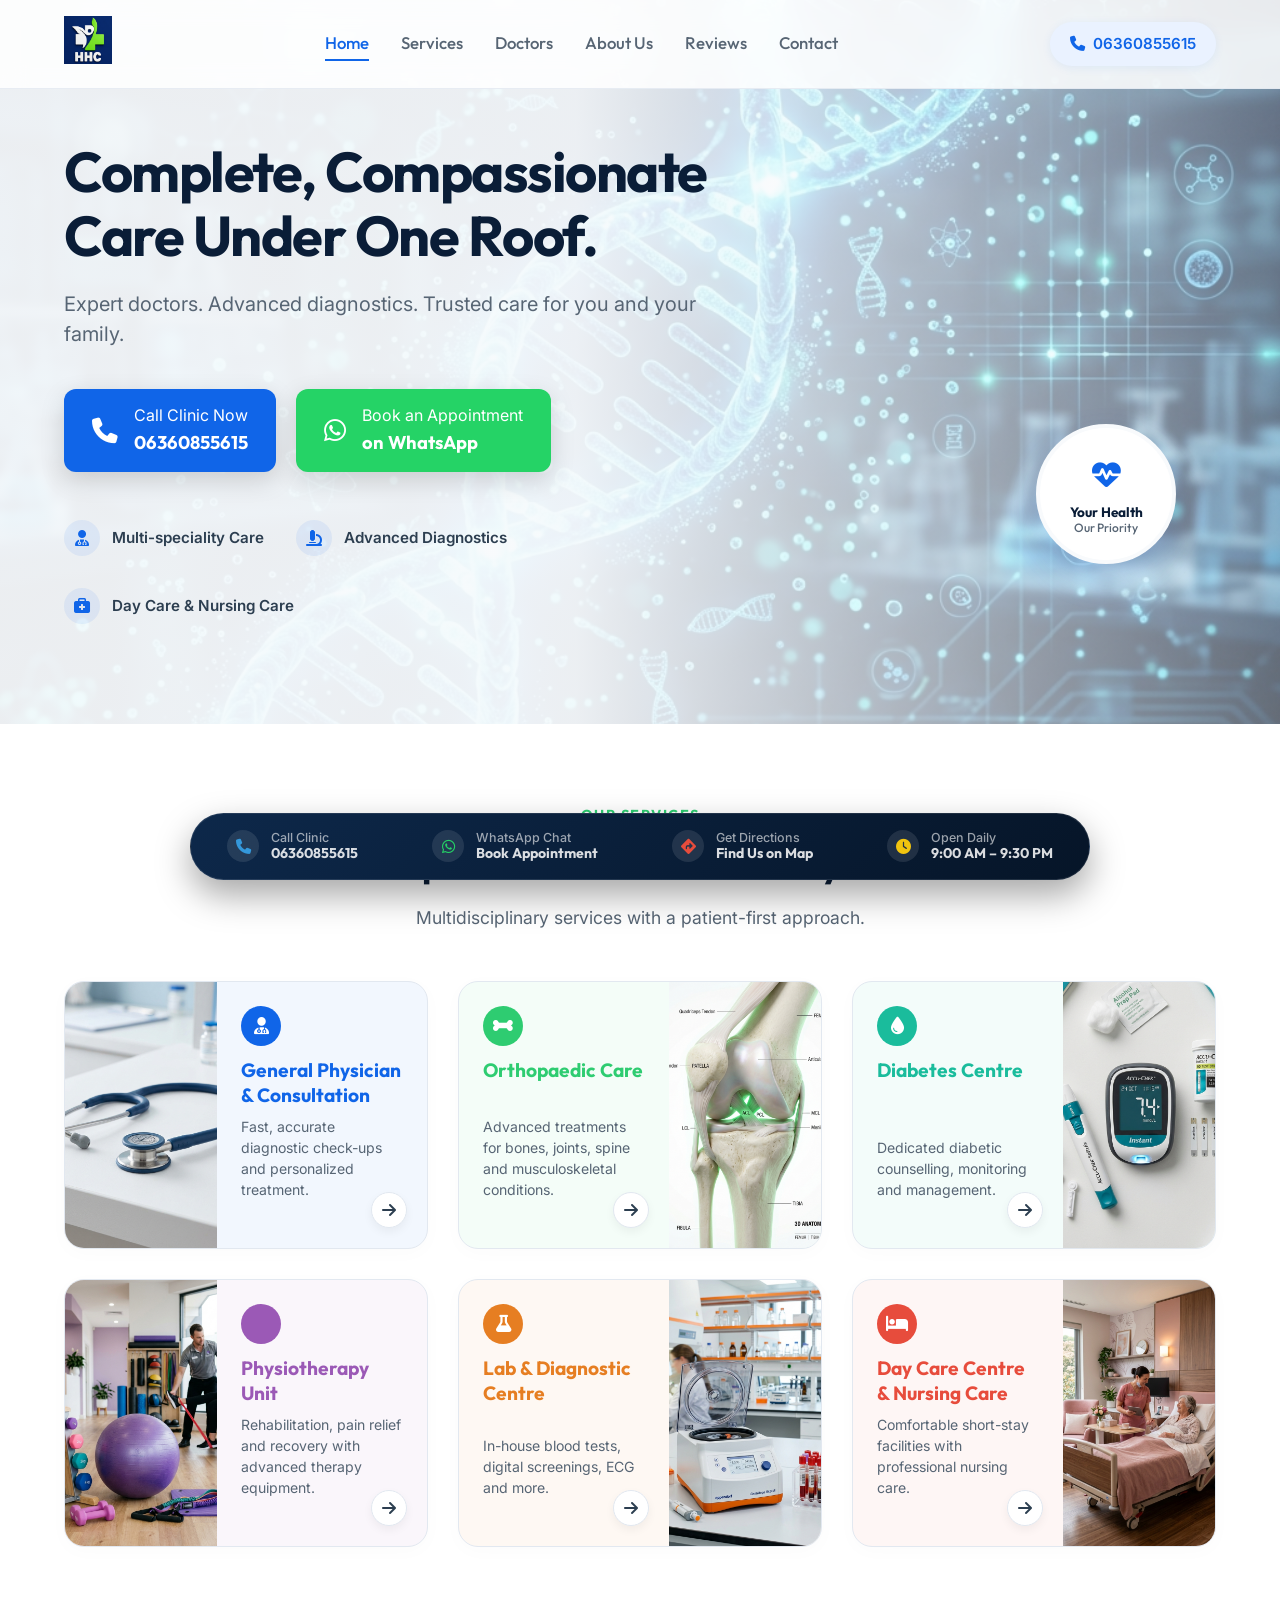
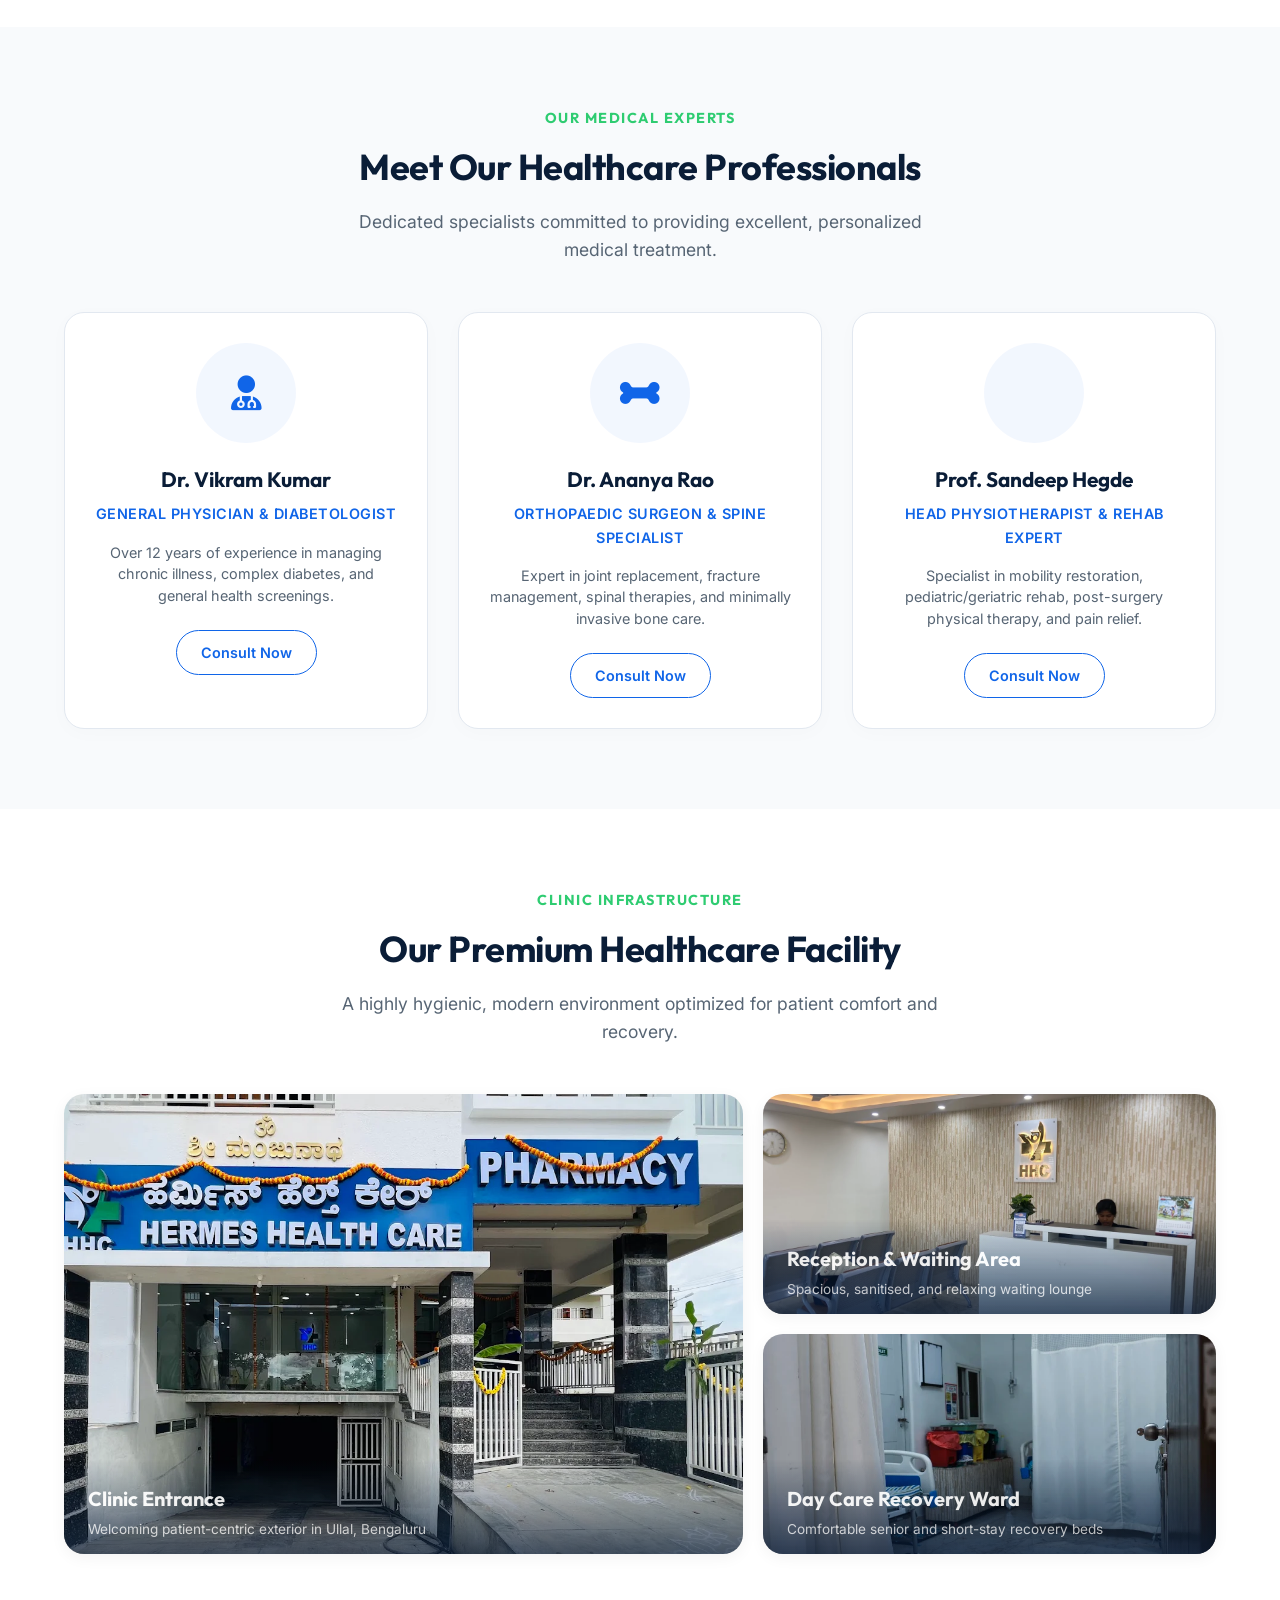
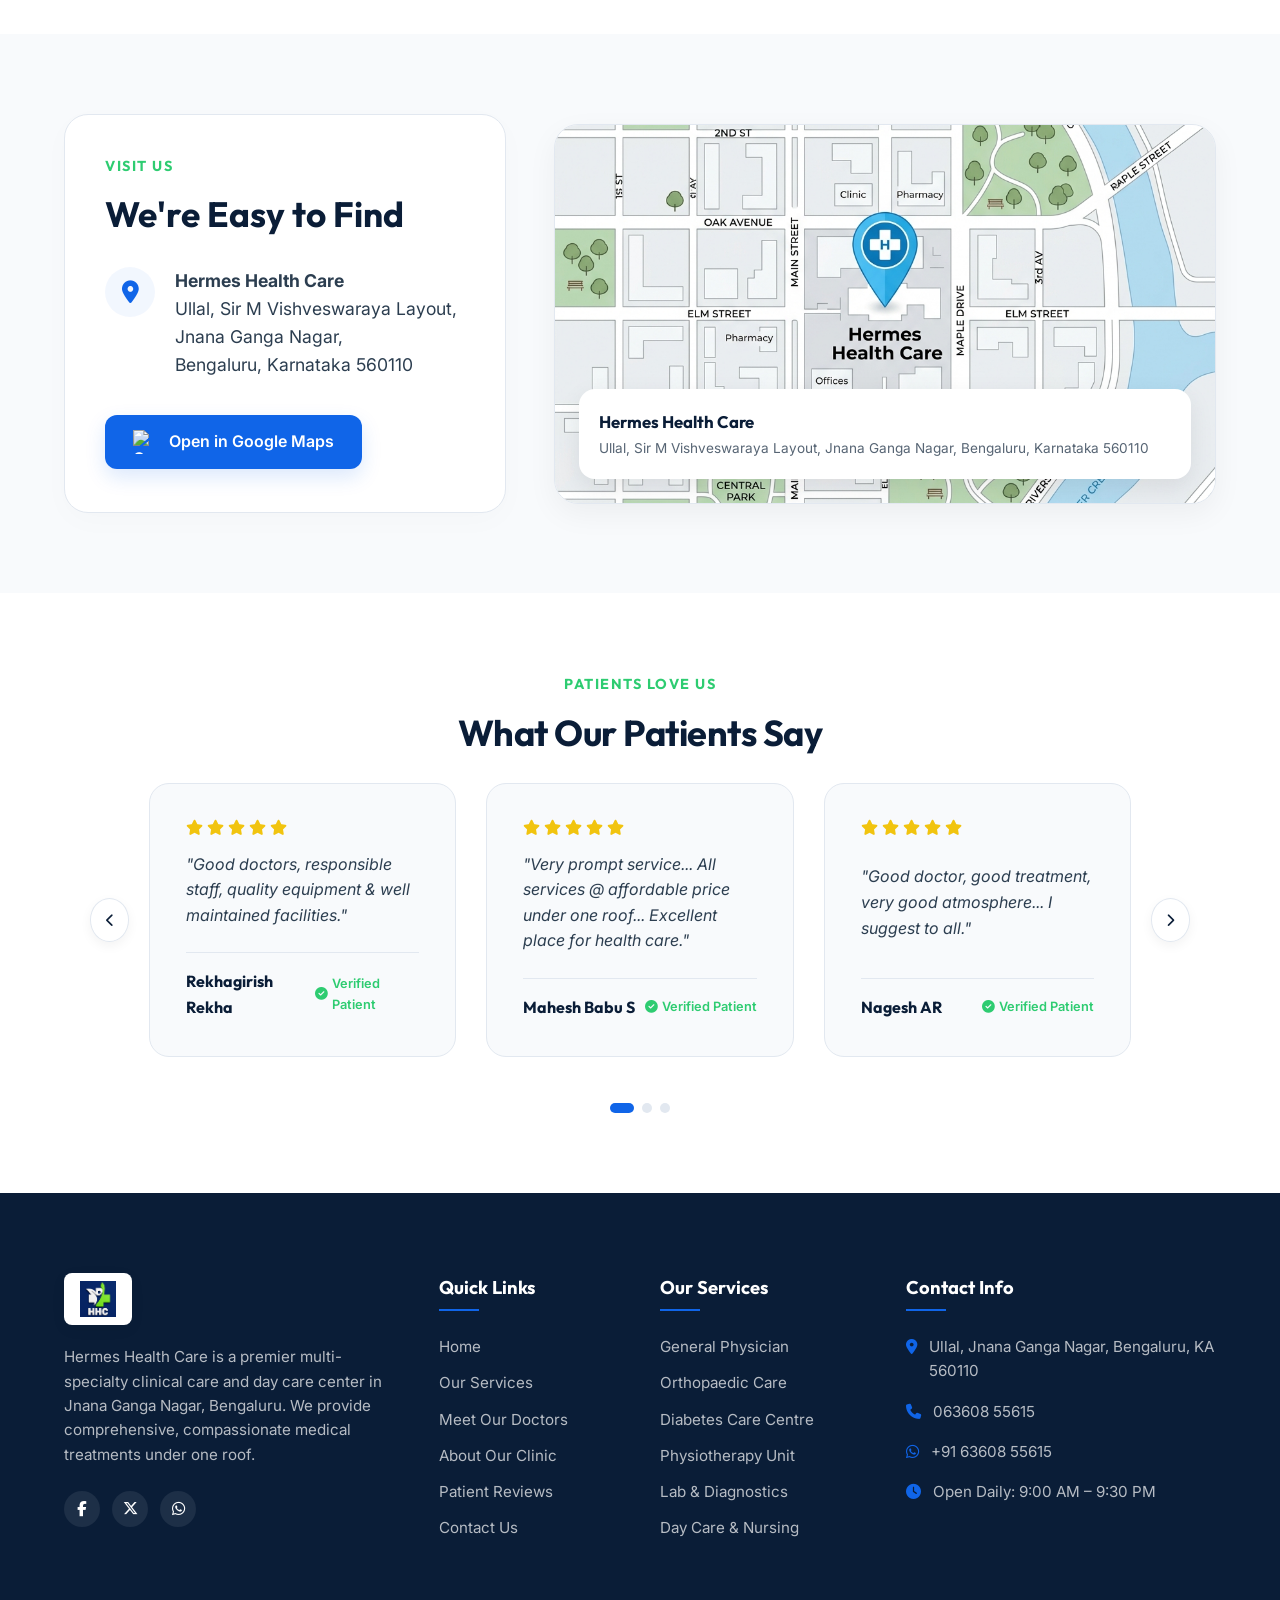
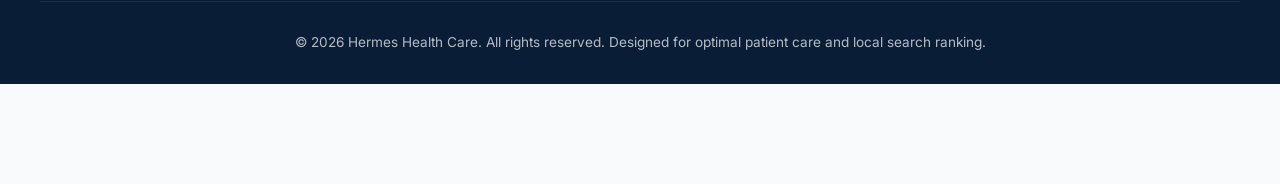
==== index.html @ 5aab96fc "Add files via upload" ====
<!DOCTYPE html>
<html lang="en">
<head>
    <meta charset="UTF-8">
    <meta name="viewport" content="width=device-width, initial-scale=1.0">
    <title>Hermes Health Care | Best Clinic & Day Care Centre in Ullal, Bengaluru</title>
    
    <!-- SEO Meta Tags -->
    <meta name="description" content="Hermes Health Care is a top multidisciplinary clinic and daycare center in Ullal, Bengaluru. Offering General Consultation, Orthopaedics, Diabetes Care, Physiotherapy, Lab Tests, and Day Care. Contact 063608 55615.">
    <meta name="keywords" content="Hermes Health Care, clinic in Ullal, daycare center Bengaluru, best general physician Bangalore, orthopedic care Ullal, diabetes center Bengaluru, physiotherapy unit Bangalore, lab and diagnostics Ullal, nursing home care Bangalore">
    <meta name="author" content="Hermes Health Care">
    <meta name="robots" content="index, follow">
    <link rel="canonical" href="https://hermeshealthcare.in/">

    <!-- Open Graph / Facebook -->
    <meta property="og:type" content="website">
    <meta property="og:url" content="https://hermeshealthcare.in/">
    <meta property="og:title" content="Hermes Health Care | Complete, Compassionate Care Under One Roof">
    <meta property="og:description" content="Visit Hermes Health Care in Ullal, Bengaluru. Multi-specialty care including general physician, orthopedic care, diabetes center, physiotherapy, diagnostics, and daycare.">
    <meta property="og:image" content="images/logo.png">

    <!-- Twitter -->
    <meta property="twitter:card" content="summary_large_image">
    <meta property="twitter:url" content="https://hermeshealthcare.in/">
    <meta property="twitter:title" content="Hermes Health Care | Complete, Compassionate Care Under One Roof">
    <meta property="twitter:description" content="Visit Hermes Health Care in Ullal, Bengaluru. Multi-specialty care including general physician, orthopedic care, diabetes center, physiotherapy, diagnostics, and daycare.">
    <meta property="twitter:image" content="images/logo.png">

    <!-- Google Fonts: Outfit and Inter -->
    <link rel="preconnect" href="https://fonts.googleapis.com">
    <link rel="preconnect" href="https://fonts.gstatic.com" crossorigin>
    <link href="https://fonts.googleapis.com/css2?family=Inter:wght@400;500;600;700&family=Outfit:wght@400;500;600;700;800&display=swap" rel="stylesheet">
    
    <!-- FontAwesome for Premium Icons -->
    <link rel="stylesheet" href="https://cdnjs.cloudflare.com/ajax/libs/font-awesome/6.4.0/css/all.min.css">
    
    <!-- Custom CSS -->
    <link rel="stylesheet" href="styles.css">

    <!-- Local SEO Structured Data (JSON-LD) -->
    <script type="application/ld+json">
    {
      "@context": "https://schema.org",
      "@type": "MedicalClinic",
      "name": "Hermes Health Care",
      "alternateName": "Hermes Health Care & Day Care Centre",
      "image": "images/logo.png",
      "@id": "https://hermeshealthcare.in/#clinic",
      "url": "https://hermeshealthcare.in/",
      "telephone": "+91 63608 55615",
      "priceRange": "$$",
      "address": {
        "@type": "PostalAddress",
        "streetAddress": "Ullal, Sir M Vishveswaraya Layout, Jnana Ganga Nagar",
        "addressLocality": "Bengaluru",
        "addressRegion": "Karnataka",
        "postalCode": "560110",
        "addressCountry": "IN"
      },
      "geo": {
        "@type": "GeoCoordinates",
        "latitude": 12.9602,
        "longitude": 77.4988
      },
      "openingHoursSpecification": {
        "@type": "OpeningHoursSpecification",
        "dayOfWeek": [
          "Monday",
          "Tuesday",
          "Wednesday",
          "Thursday",
          "Friday",
          "Saturday",
          "Sunday"
        ],
        "opens": "09:00",
        "closes": "21:30"
      },
      "sameAs": [
        "https://wa.me/916360855615"
      ],
      "medicalSpecialty": [
        "PrimaryCare",
        "Orthopedic",
        "Endocrinology",
        "Physiotherapy",
        "LaboratoryScience",
        "Geriatric"
      ]
    }
    </script>
</head>
<body>

    <!-- Entry Preloader Animation -->
    <div id="entry-preloader" class="entry-preloader">
        <div class="preloader-content">
            <img src="images/logo.png" alt="Hermes Health Care Logo" class="preloader-logo">
            <h2 class="preloader-title">Hermes Health Care</h2>
            <div class="preloader-line"></div>
        </div>
    </div>

    <!-- Header Navigation -->
    <header class="main-header" id="header">
        <div class="header-container">
            <a href="#home" class="logo-link" id="logo-link">
                <img src="images/logo.png" alt="Hermes Health Care Logo" class="clinic-logo">
            </a>
            <nav class="nav-menu" id="nav-menu" aria-label="Main Navigation">
                <ul>
                    <li><a href="#home" class="nav-link active">Home</a></li>
                    <li><a href="#services" class="nav-link">Services</a></li>
                    <li><a href="#doctors" class="nav-link">Doctors</a></li>
                    <li><a href="#about" class="nav-link">About Us</a></li>
                    <li><a href="#reviews" class="nav-link">Reviews</a></li>
                    <li><a href="#contact" class="nav-link">Contact</a></li>
                </ul>
            </nav>
            <div class="header-cta">
                <a href="tel:+916360855615" class="btn-phone-header" aria-label="Call clinic at 06360855615">
                    <i class="fa-solid fa-phone"></i>
                    <span>06360855615</span>
                </a>
                <button class="mobile-menu-toggle" id="mobile-menu-toggle" aria-label="Toggle navigation menu">
                    <span class="bar"></span>
                    <span class="bar"></span>
                    <span class="bar"></span>
                </button>
            </div>
        </div>
    </header>

    <!-- Hero Section -->
    <section class="hero-section" id="home" style="background-image: url('images/hero-dna-bg.png');">
        <div class="hero-overlay"></div>
        <div class="hero-container">
            <div class="hero-content">
                <h1 class="hero-title">Complete, Compassionate Care Under One Roof.</h1>
                <p class="hero-subtitle">Expert doctors. Advanced diagnostics. Trusted care for you and your family.</p>
                
                <div class="hero-actions">
                    <a href="tel:+916360855615" class="btn-hero-call">
                        <i class="fa-solid fa-phone"></i>
                        <span>Call Clinic Now<br><strong class="btn-subtext">06360855615</strong></span>
                    </a>
                    <a href="https://wa.me/916360855615?text=Hello%20Hermes%20Health%20Care,%20I%20would%20like%20to%20book%20an%20appointment." target="_blank" rel="noopener noreferrer" class="btn-hero-whatsapp">
                        <i class="fa-brands fa-whatsapp"></i>
                        <span>Book an Appointment<br><strong class="btn-subtext">on WhatsApp</strong></span>
                    </a>
                </div>

                <div class="hero-features">
                    <div class="feature-badge">
                        <div class="badge-icon"><i class="fa-solid fa-user-doctor"></i></div>
                        <span>Multi-speciality Care</span>
                    </div>
                    <div class="feature-badge">
                        <div class="badge-icon"><i class="fa-solid fa-microscope"></i></div>
                        <span>Advanced Diagnostics</span>
                    </div>
                    <div class="feature-badge">
                        <div class="badge-icon"><i class="fa-solid fa-briefcase-medical"></i></div>
                        <span>Day Care & Nursing Care</span>
                    </div>
                </div>
            </div>
            
            <div class="hero-visual">
                <!-- Floating Priority Card -->
                <div class="priority-floating-card">
                    <div class="priority-icon-wrapper">
                        <i class="fa-solid fa-heart-pulse"></i>
                    </div>
                    <div class="priority-text">
                        <span class="priority-title">Your Health</span>
                        <span class="priority-subtitle">Our Priority</span>
                    </div>
                </div>
            </div>
        </div>
    </section>

    <!-- Services Section -->
    <section class="services-section" id="services">
        <div class="section-container">
            <span class="section-tagline">OUR SERVICES</span>
            <h2 class="section-title">Comprehensive Care for Every Need</h2>
            <p class="section-subtitle">Multidisciplinary services with a patient-first approach.</p>
            
            <div class="services-grid">
                <!-- Service 1: General Physician -->
                <div class="service-card theme-blue">
                    <div class="card-image-wrapper">
                        <img src="images/service-physician.png" alt="Stethoscope representing General Physician consultations" class="service-card-img" loading="lazy">
                    </div>
                    <div class="service-card-content">
                        <div class="service-icon-heading">
                            <span class="service-icon-bubble"><i class="fa-solid fa-user-doctor"></i></span>
                            <h3 class="service-card-title">General Physician & Consultation</h3>
                        </div>
                        <p class="service-card-description">Fast, accurate diagnostic check-ups and personalized treatment.</p>
                        <a href="https://wa.me/916360855615?text=Hello%20Hermes%20Health%20Care,%20I%20want%20to%20inquire%20about%20General%20Physician%20Consultation." target="_blank" rel="noopener noreferrer" class="service-card-arrow" aria-label="Inquire about General Physician Consultation">
                            <i class="fa-solid fa-arrow-right"></i>
                        </a>
                    </div>
                </div>

                <!-- Service 2: Orthopaedic Care -->
                <div class="service-card theme-green">
                    <div class="card-image-wrapper">
                        <img src="images/service-ortho.png" alt="Joint illustration representing Orthopaedic Care" class="service-card-img" loading="lazy">
                    </div>
                    <div class="service-card-content">
                        <div class="service-icon-heading">
                            <span class="service-icon-bubble"><i class="fa-solid fa-bone"></i></span>
                            <h3 class="service-card-title">Orthopaedic Care</h3>
                        </div>
                        <p class="service-card-description">Advanced treatments for bones, joints, spine and musculoskeletal conditions.</p>
                        <a href="https://wa.me/916360855615?text=Hello%20Hermes%20Health%20Care,%20I%20want%20to%20inquire%20about%20Orthopaedic%20Care." target="_blank" rel="noopener noreferrer" class="service-card-arrow" aria-label="Inquire about Orthopaedic Care">
                            <i class="fa-solid fa-arrow-right"></i>
                        </a>
                    </div>
                </div>

                <!-- Service 3: Diabetes Centre -->
                <div class="service-card theme-teal">
                    <div class="card-image-wrapper">
                        <img src="images/service-diabetes.png" alt="Blood glucose monitoring kit for Diabetes Centre" class="service-card-img" loading="lazy">
                    </div>
                    <div class="service-card-content">
                        <div class="service-icon-heading">
                            <span class="service-icon-bubble"><i class="fa-solid fa-droplet"></i></span>
                            <h3 class="service-card-title">Diabetes Centre</h3>
                        </div>
                        <p class="service-card-description">Dedicated diabetic counselling, monitoring and management.</p>
                        <a href="https://wa.me/916360855615?text=Hello%20Hermes%20Health%20Care,%20I%20want%20to%20inquire%20about%20Diabetes%20Centre." target="_blank" rel="noopener noreferrer" class="service-card-arrow" aria-label="Inquire about Diabetes Centre">
                            <i class="fa-solid fa-arrow-right"></i>
                        </a>
                    </div>
                </div>

                <!-- Service 4: Physiotherapy Unit -->
                <div class="service-card theme-purple">
                    <div class="card-image-wrapper">
                        <img src="images/service-physio.png" alt="Rehabilitation gym tools for Physiotherapy Unit" class="service-card-img" loading="lazy">
                    </div>
                    <div class="service-card-content">
                        <div class="service-icon-heading">
                            <span class="service-icon-bubble"><i class="fa-solid fa-person-walking-rehab"></i></span>
                            <h3 class="service-card-title">Physiotherapy Unit</h3>
                        </div>
                        <p class="service-card-description">Rehabilitation, pain relief and recovery with advanced therapy equipment.</p>
                        <a href="https://wa.me/916360855615?text=Hello%20Hermes%20Health%20Care,%20I%20want%20to%20inquire%20about%20Physiotherapy." target="_blank" rel="noopener noreferrer" class="service-card-arrow" aria-label="Inquire about Physiotherapy Unit">
                            <i class="fa-solid fa-arrow-right"></i>
                        </a>
                    </div>
                </div>

                <!-- Service 5: Lab & Diagnostic Centre -->
                <div class="service-card theme-orange">
                    <div class="card-image-wrapper">
                        <img src="images/service-diagnostics.png" alt="Centrifuge and blood tubes for Lab & Diagnostics" class="service-card-img" loading="lazy">
                    </div>
                    <div class="service-card-content">
                        <div class="service-icon-heading">
                            <span class="service-icon-bubble"><i class="fa-solid fa-flask"></i></span>
                            <h3 class="service-card-title">Lab & Diagnostic Centre</h3>
                        </div>
                        <p class="service-card-description">In-house blood tests, digital screenings, ECG and more.</p>
                        <a href="https://wa.me/916360855615?text=Hello%20Hermes%20Health%20Care,%20I%20want%20to%20inquire%20about%20Lab%20and%20Diagnostics." target="_blank" rel="noopener noreferrer" class="service-card-arrow" aria-label="Inquire about Lab & Diagnostic Centre">
                            <i class="fa-solid fa-arrow-right"></i>
                        </a>
                    </div>
                </div>

                <!-- Service 6: Day Care Centre & Nursing Home Care -->
                <div class="service-card theme-pink">
                    <div class="card-image-wrapper">
                        <img src="images/service-daycare.png" alt="Hospital recovery room for Day Care and Nursing Home" class="service-card-img" loading="lazy">
                    </div>
                    <div class="service-card-content">
                        <div class="service-icon-heading">
                            <span class="service-icon-bubble"><i class="fa-solid fa-bed"></i></span>
                            <h3 class="service-card-title">Day Care Centre & Nursing Care</h3>
                        </div>
                        <p class="service-card-description">Comfortable short-stay facilities with professional nursing care.</p>
                        <a href="https://wa.me/916360855615?text=Hello%20Hermes%20Health%20Care,%20I%20want%20to%20inquire%20about%20Day%20Care%20and%20Nursing%20Care." target="_blank" rel="noopener noreferrer" class="service-card-arrow" aria-label="Inquire about Day Care Centre & Nursing Home Care">
                            <i class="fa-solid fa-arrow-right"></i>
                        </a>
                    </div>
                </div>
            </div>
        </div>
    </section>

    <!-- Doctors Section (Value-Add) -->
    <section class="doctors-section" id="doctors">
        <div class="section-container">
            <span class="section-tagline">OUR MEDICAL EXPERTS</span>
            <h2 class="section-title">Meet Our Healthcare Professionals</h2>
            <p class="section-subtitle">Dedicated specialists committed to providing excellent, personalized medical treatment.</p>
            
            <div class="doctors-grid">
                <!-- Doctor 1 -->
                <div class="doctor-card">
                    <div class="doctor-avatar-wrapper">
                        <div class="doctor-placeholder-avatar">
                            <i class="fa-solid fa-user-doctor"></i>
                        </div>
                    </div>
                    <div class="doctor-info">
                        <h3 class="doctor-name">Dr. Vikram Kumar</h3>
                        <span class="doctor-specialty">General Physician & Diabetologist</span>
                        <p class="doctor-bio">Over 12 years of experience in managing chronic illness, complex diabetes, and general health screenings.</p>
                        <a href="https://wa.me/916360855615?text=Hello%20Dr.%20Vikram,%20I%20would%20like%20to%20consult%20you%20for%20a%20health%20issue." target="_blank" class="btn-doctor-book">Consult Now</a>
                    </div>
                </div>

                <!-- Doctor 2 -->
                <div class="doctor-card">
                    <div class="doctor-avatar-wrapper">
                        <div class="doctor-placeholder-avatar">
                            <i class="fa-solid fa-bone"></i>
                        </div>
                    </div>
                    <div class="doctor-info">
                        <h3 class="doctor-name">Dr. Ananya Rao</h3>
                        <span class="doctor-specialty">Orthopaedic Surgeon & Spine Specialist</span>
                        <p class="doctor-bio">Expert in joint replacement, fracture management, spinal therapies, and minimally invasive bone care.</p>
                        <a href="https://wa.me/916360855615?text=Hello%20Dr.%20Ananya,%20I%20would%20like%20to%20consult%20you%20for%20joint/bone%20care." target="_blank" class="btn-doctor-book">Consult Now</a>
                    </div>
                </div>

                <!-- Doctor 3 -->
                <div class="doctor-card">
                    <div class="doctor-avatar-wrapper">
                        <div class="doctor-placeholder-avatar">
                            <i class="fa-solid fa-person-walking-rehab"></i>
                        </div>
                    </div>
                    <div class="doctor-info">
                        <h3 class="doctor-name">Prof. Sandeep Hegde</h3>
                        <span class="doctor-specialty">Head Physiotherapist & Rehab Expert</span>
                        <p class="doctor-bio">Specialist in mobility restoration, pediatric/geriatric rehab, post-surgery physical therapy, and pain relief.</p>
                        <a href="https://wa.me/916360855615?text=Hello%20Dr.%20Sandeep,%20I%20would%20like%20to%20consult%20you%20for%20physiotherapy." target="_blank" class="btn-doctor-book">Consult Now</a>
                    </div>
                </div>
            </div>
        </div>
    </section>

    <!-- Clinic Gallery Section (About Us) -->
    <section class="gallery-section" id="about">
        <div class="section-container">
            <span class="section-tagline">CLINIC INFRASTRUCTURE</span>
            <h2 class="section-title">Our Premium Healthcare Facility</h2>
            <p class="section-subtitle">A highly hygienic, modern environment optimized for patient comfort and recovery.</p>
            
            <div class="gallery-grid">
                <div class="gallery-item large-photo">
                    <img src="images/entrance.webp" alt="Hermes Health Care Clinic Entrance in Bengaluru" class="gallery-img" loading="lazy">
                    <div class="gallery-overlay-text">
                        <h4>Clinic Entrance</h4>
                        <p>Welcoming patient-centric exterior in Ullal, Bengaluru</p>
                    </div>
                </div>
                <div class="gallery-item">
                    <img src="images/reception.webp" alt="Clean reception and comfortable patient waiting area" class="gallery-img" loading="lazy">
                    <div class="gallery-overlay-text">
                        <h4>Reception & Waiting Area</h4>
                        <p>Spacious, sanitised, and relaxing waiting lounge</p>
                    </div>
                </div>
                <div class="gallery-item">
                    <img src="images/rooms.webp" alt="Fully equipped modern day care and recovery room" class="gallery-img" loading="lazy">
                    <div class="gallery-overlay-text">
                        <h4>Day Care Recovery Ward</h4>
                        <p>Comfortable senior and short-stay recovery beds</p>
                    </div>
                </div>
            </div>
        </div>
    </section>

    <!-- Visit Us / Contact Section -->
    <section class="contact-section" id="contact">
        <div class="section-container">
            <div class="contact-layout">
                <!-- Address Details Card -->
                <div class="address-details-card">
                    <span class="section-tagline">VISIT US</span>
                    <h2 class="contact-title">We're Easy to Find</h2>
                    
                    <div class="address-details-wrapper">
                        <div class="address-icon-bubble">
                            <i class="fa-solid fa-location-dot"></i>
                        </div>
                        <address class="address-text">
                            <strong>Hermes Health Care</strong><br>
                            Ullal, Sir M Vishveswaraya Layout,<br>
                            Jnana Ganga Nagar,<br>
                            Bengaluru, Karnataka 560110
                        </address>
                    </div>

                    <a href="https://maps.google.com/?q=Hermes+Health+Care+Ullal+Bengaluru" target="_blank" rel="noopener noreferrer" class="btn-google-maps">
                        <img src="https://upload.wikimedia.org/wikipedia/commons/thumb/a/a9/Google_Maps_icon_%282020%29.svg/1024px-Google_Maps_icon_%282020%29.svg.png" alt="Google Maps Icon" class="maps-icon">
                        <span>Open in Google Maps</span>
                    </a>
                </div>

                <!-- Stylized Location Map Graphic -->
                <div class="map-graphic-wrapper">
                    <img src="images/map-location.png" alt="Hermes Health Care Location Map in Bengaluru" class="map-location-img" loading="lazy">
                    <div class="map-label-card">
                        <h5>Hermes Health Care</h5>
                        <p>Ullal, Sir M Vishveswaraya Layout, Jnana Ganga Nagar, Bengaluru, Karnataka 560110</p>
                    </div>
                </div>
            </div>
        </div>
    </section>

    <!-- Testimonials Section -->
    <section class="testimonials-section" id="reviews">
        <div class="section-container">
            <span class="section-tagline">PATIENTS LOVE US</span>
            <h2 class="section-title">What Our Patients Say</h2>
            
            <div class="carousel-outer-wrapper">
                <button class="carousel-control-btn prev-btn" id="prev-review-btn" aria-label="Previous Review">
                    <i class="fa-solid fa-chevron-left"></i>
                </button>
                
                <div class="testimonials-carousel-container">
                    <div class="testimonials-track" id="testimonials-track">
                        <!-- Card 1 -->
                        <div class="testimonial-card">
                            <div class="rating-stars">
                                <i class="fa-solid fa-star"></i>
                                <i class="fa-solid fa-star"></i>
                                <i class="fa-solid fa-star"></i>
                                <i class="fa-solid fa-star"></i>
                                <i class="fa-solid fa-star"></i>
                            </div>
                            <blockquote class="patient-review-text">
                                "Good doctors, responsible staff, quality equipment & well maintained facilities."
                            </blockquote>
                            <div class="reviewer-meta">
                                <cite class="reviewer-name">Rekhagirish Rekha</cite>
                                <span class="badge-verified"><i class="fa-solid fa-circle-check"></i> Verified Patient</span>
                            </div>
                        </div>

                        <!-- Card 2 -->
                        <div class="testimonial-card">
                            <div class="rating-stars">
                                <i class="fa-solid fa-star"></i>
                                <i class="fa-solid fa-star"></i>
                                <i class="fa-solid fa-star"></i>
                                <i class="fa-solid fa-star"></i>
                                <i class="fa-solid fa-star"></i>
                            </div>
                            <blockquote class="patient-review-text">
                                "Very prompt service... All services @ affordable price under one roof... Excellent place for health care."
                            </blockquote>
                            <div class="reviewer-meta">
                                <cite class="reviewer-name">Mahesh Babu S</cite>
                                <span class="badge-verified"><i class="fa-solid fa-circle-check"></i> Verified Patient</span>
                            </div>
                        </div>

                        <!-- Card 3 -->
                        <div class="testimonial-card">
                            <div class="rating-stars">
                                <i class="fa-solid fa-star"></i>
                                <i class="fa-solid fa-star"></i>
                                <i class="fa-solid fa-star"></i>
                                <i class="fa-solid fa-star"></i>
                                <i class="fa-solid fa-star"></i>
                            </div>
                            <blockquote class="patient-review-text">
                                "Good doctor, good treatment, very good atmosphere... I suggest to all."
                            </blockquote>
                            <div class="reviewer-meta">
                                <cite class="reviewer-name">Nagesh AR</cite>
                                <span class="badge-verified"><i class="fa-solid fa-circle-check"></i> Verified Patient</span>
                            </div>
                        </div>
                    </div>
                </div>

                <button class="carousel-control-btn next-btn" id="next-review-btn" aria-label="Next Review">
                    <i class="fa-solid fa-chevron-right"></i>
                </button>
            </div>

            <!-- Dots Indicator -->
            <div class="carousel-dots" id="carousel-dots">
                <span class="dot active" data-index="0"></span>
                <span class="dot" data-index="1"></span>
                <span class="dot" data-index="2"></span>
            </div>
        </div>
    </section>

    <!-- Main Footer -->
    <footer class="site-footer">
        <div class="footer-grid">
            <div class="footer-info-col">
                <div class="footer-logo-wrapper">
                    <img src="images/logo.png" alt="Hermes Health Care Logo" class="footer-logo">
                </div>
                <p class="footer-about-text">Hermes Health Care is a premier multi-specialty clinical care and day care center in Jnana Ganga Nagar, Bengaluru. We provide comprehensive, compassionate medical treatments under one roof.</p>
                <div class="social-icons">
                    <a href="#" aria-label="Facebook"><i class="fa-brands fa-facebook-f"></i></a>
                    <a href="#" aria-label="Twitter"><i class="fa-brands fa-x-twitter"></i></a>
                    <a href="https://wa.me/916360855615" aria-label="WhatsApp"><i class="fa-brands fa-whatsapp"></i></a>
                </div>
            </div>
            <div class="footer-links-col">
                <h4 class="footer-col-title">Quick Links</h4>
                <ul class="footer-links">
                    <li><a href="#home">Home</a></li>
                    <li><a href="#services">Our Services</a></li>
                    <li><a href="#doctors">Meet Our Doctors</a></li>
                    <li><a href="#about">About Our Clinic</a></li>
                    <li><a href="#reviews">Patient Reviews</a></li>
                    <li><a href="#contact">Contact Us</a></li>
                </ul>
            </div>
            <div class="footer-services-col">
                <h4 class="footer-col-title">Our Services</h4>
                <ul class="footer-links">
                    <li><a href="#services">General Physician</a></li>
                    <li><a href="#services">Orthopaedic Care</a></li>
                    <li><a href="#services">Diabetes Care Centre</a></li>
                    <li><a href="#services">Physiotherapy Unit</a></li>
                    <li><a href="#services">Lab & Diagnostics</a></li>
                    <li><a href="#services">Day Care & Nursing</a></li>
                </ul>
            </div>
            <div class="footer-contact-col">
                <h4 class="footer-col-title">Contact Info</h4>
                <p><i class="fa-solid fa-location-dot"></i> Ullal, Jnana Ganga Nagar, Bengaluru, KA 560110</p>
                <p><i class="fa-solid fa-phone"></i> <a href="tel:+916360855615">063608 55615</a></p>
                <p><i class="fa-brands fa-whatsapp"></i> <a href="https://wa.me/916360855615">+91 63608 55615</a></p>
                <p><i class="fa-solid fa-clock"></i> Open Daily: 9:00 AM – 9:30 PM</p>
            </div>
        </div>
        <div class="footer-bottom">
            <p>&copy; 2026 Hermes Health Care. All rights reserved. Designed for optimal patient care and local search ranking.</p>
        </div>
    </footer>

    <!-- Bottom Sticky Bar -->
    <div class="bottom-sticky-bar">
        <a href="tel:+916360855615" class="sticky-item sticky-call">
            <div class="sticky-icon"><i class="fa-solid fa-phone"></i></div>
            <div class="sticky-text">
                <span class="sticky-title">Call Clinic</span>
                <span class="sticky-subtitle">06360855615</span>
            </div>
        </a>
        <a href="https://wa.me/916360855615?text=Hello%20Hermes%20Health%20Care,%20I%20would%20like%20to%20book%20an%20appointment." target="_blank" rel="noopener noreferrer" class="sticky-item sticky-whatsapp">
            <div class="sticky-icon"><i class="fa-brands fa-whatsapp"></i></div>
            <div class="sticky-text">
                <span class="sticky-title">WhatsApp Chat</span>
                <span class="sticky-subtitle">Book Appointment</span>
            </div>
        </a>
        <a href="https://maps.google.com/?q=Hermes+Health+Care+Ullal+Bengaluru" target="_blank" rel="noopener noreferrer" class="sticky-item sticky-directions">
            <div class="sticky-icon"><i class="fa-solid fa-diamond-turn-right"></i></div>
            <div class="sticky-text">
                <span class="sticky-title">Get Directions</span>
                <span class="sticky-subtitle">Find Us on Map</span>
            </div>
        </a>
        <div class="sticky-item sticky-hours">
            <div class="sticky-icon"><i class="fa-solid fa-clock"></i></div>
            <div class="sticky-text">
                <span class="sticky-title">Open Daily</span>
                <span class="sticky-subtitle">9:00 AM – 9:30 PM</span>
            </div>
        </div>
    </div>

    <!-- Custom JS -->
    <script src="scripts.js"></script>
</body>
</html>
---- styles.css ----
/* ==========================================================================
   Hermes Health Care - Premium Design System & Stylesheet
   ========================================================================== */

/* 1. CSS Custom Properties / Tokens */
:root {
    /* Colors */
    --color-primary: #1065e8;      /* Clinical Blue */
    --color-primary-hover: #0d52be;
    --color-secondary: #0a1d37;    /* Deep Navy */
    --color-success: #25d366;      /* WhatsApp Green */
    --color-success-hover: #20b858;
    --color-text-dark: #2c3e50;
    --color-text-muted: #576574;
    --color-bg-light: #f8fafc;
    --color-bg-white: #ffffff;
    --color-border: #e2e8f0;

    /* Service Theme Gradients & Accents */
    --theme-blue: #1065e8;
    --theme-blue-light: rgba(16, 101, 232, 0.05);
    
    --theme-green: #2ecc71;
    --theme-green-light: rgba(46, 204, 113, 0.05);
    
    --theme-teal: #1abc9c;
    --theme-teal-light: rgba(26, 188, 156, 0.05);
    
    --theme-purple: #9b59b6;
    --theme-purple-light: rgba(155, 89, 182, 0.05);
    
    --theme-orange: #e67e22;
    --theme-orange-light: rgba(230, 126, 34, 0.05);
    
    --theme-pink: #e74c3c;
    --theme-pink-light: rgba(231, 76, 60, 0.05);

    /* Fonts */
    --font-heading: 'Outfit', sans-serif;
    --font-body: 'Inter', sans-serif;

    /* Spacing */
    --section-padding: 80px 0;
    --container-max-width: 1200px;
}

/* 2. Global Resets & Base Styles */
* {
    margin: 0;
    padding: 0;
    box-sizing: border-box;
}

html {
    scroll-behavior: smooth;
    font-size: 16px;
}

body {
    font-family: var(--font-body);
    background-color: var(--color-bg-light);
    color: var(--color-text-dark);
    line-height: 1.6;
    overflow-x: hidden;
    padding-bottom: 100px; /* Space for the bottom sticky bar */
}

.section-container {
    width: 100%;
    max-width: var(--container-max-width);
    margin: 0 auto;
    padding: 0 24px;
}

/* Typography & Headings */
h1, h2, h3, h4, h5, h6 {
    font-family: var(--font-heading);
    color: var(--color-secondary);
    font-weight: 700;
}

.section-tagline {
    display: block;
    font-family: var(--font-heading);
    font-weight: 700;
    font-size: 0.9rem;
    color: var(--theme-green);
    text-transform: uppercase;
    letter-spacing: 1.5px;
    margin-bottom: 8px;
    text-align: center;
}

.section-title {
    font-size: 2.25rem;
    text-align: center;
    margin-bottom: 12px;
    letter-spacing: -0.5px;
}

.section-subtitle {
    font-size: 1.1rem;
    color: var(--color-text-muted);
    text-align: center;
    margin-bottom: 48px;
    max-width: 600px;
    margin-left: auto;
    margin-right: auto;
}

a {
    text-decoration: none;
    transition: all 0.3s ease;
}

/* 3. Header & Navigation */
.main-header {
    position: fixed;
    top: 0;
    left: 0;
    width: 100%;
    z-index: 1000;
    background: rgba(255, 255, 255, 0.85);
    backdrop-filter: blur(12px);
    -webkit-backdrop-filter: blur(12px);
    border-bottom: 1px solid rgba(226, 232, 240, 0.8);
    transition: all 0.3s ease;
}

.main-header.scrolled {
    padding: 8px 0;
    box-shadow: 0 4px 20px rgba(0, 0, 0, 0.05);
    background: rgba(255, 255, 255, 0.95);
}

.header-container {
    max-width: var(--container-max-width);
    margin: 0 auto;
    padding: 16px 24px;
    display: flex;
    justify-content: space-between;
    align-items: center;
}

.clinic-logo {
    height: 48px;
    width: auto;
    object-fit: contain;
    transition: transform 0.3s ease;
}

.clinic-logo:hover {
    transform: scale(1.03);
}

.nav-menu ul {
    display: flex;
    list-style: none;
    gap: 32px;
}

.nav-link {
    font-family: var(--font-heading);
    font-weight: 500;
    color: var(--color-text-muted);
    font-size: 1.05rem;
    position: relative;
    padding: 8px 0;
}

.nav-link::after {
    content: '';
    position: absolute;
    bottom: 0;
    left: 0;
    width: 0;
    height: 2px;
    background-color: var(--color-primary);
    transition: width 0.3s ease;
}

.nav-link:hover,
.nav-link.active {
    color: var(--color-primary);
}

.nav-link.active::after {
    width: 100%;
}

.header-cta {
    display: flex;
    align-items: center;
    gap: 16px;
}

.btn-phone-header {
    background-color: #eaf2ff;
    color: var(--color-primary);
    padding: 10px 20px;
    border-radius: 50px;
    font-weight: 600;
    display: flex;
    align-items: center;
    gap: 8px;
    font-size: 0.95rem;
    box-shadow: 0 2px 10px rgba(16, 101, 232, 0.08);
}

.btn-phone-header:hover {
    background-color: var(--color-primary);
    color: var(--color-bg-white);
    transform: translateY(-2px);
    box-shadow: 0 4px 15px rgba(16, 101, 232, 0.2);
}

.mobile-menu-toggle {
    display: none;
    flex-direction: column;
    gap: 6px;
    background: none;
    border: none;
    cursor: pointer;
    padding: 4px;
}

.mobile-menu-toggle .bar {
    width: 25px;
    height: 2px;
    background-color: var(--color-secondary);
    transition: all 0.3s ease;
}

/* 4. Hero Section */
.hero-section {
    position: relative;
    padding-top: 140px;
    padding-bottom: 100px;
    background-size: cover;
    background-position: right center;
    background-repeat: no-repeat;
    overflow: hidden;
}

.hero-overlay {
    position: absolute;
    top: 0;
    left: 0;
    width: 100%;
    height: 100%;
    background: linear-gradient(90deg, rgba(248, 250, 252, 0.95) 45%, rgba(248, 250, 252, 0.4) 100%);
    z-index: 1;
}

.hero-container {
    position: relative;
    z-index: 2;
    max-width: var(--container-max-width);
    margin: 0 auto;
    padding: 0 24px;
    display: grid;
    grid-template-columns: 1.2fr 0.8fr;
    align-items: center;
    gap: 48px;
}

.hero-content {
    max-width: 680px;
}

.hero-title {
    font-size: 3.5rem;
    line-height: 1.15;
    color: var(--color-secondary);
    margin-bottom: 20px;
    letter-spacing: -1.5px;
}

.hero-subtitle {
    font-size: 1.25rem;
    color: var(--color-text-muted);
    margin-bottom: 40px;
    line-height: 1.5;
}

.hero-actions {
    display: flex;
    flex-wrap: wrap;
    gap: 20px;
    margin-bottom: 48px;
}

.btn-hero-call,
.btn-hero-whatsapp {
    padding: 14px 28px;
    border-radius: 12px;
    color: var(--color-bg-white);
    display: flex;
    align-items: center;
    gap: 16px;
    box-shadow: 0 8px 24px rgba(0, 0, 0, 0.15);
    transition: all 0.3s ease;
}

.btn-hero-call i,
.btn-hero-whatsapp i {
    font-size: 1.6rem;
}

.btn-hero-call {
    background-color: var(--color-primary);
}

.btn-hero-call:hover {
    background-color: var(--color-primary-hover);
    transform: translateY(-3px);
    box-shadow: 0 12px 30px rgba(16, 101, 232, 0.25);
}

.btn-hero-whatsapp {
    background-color: var(--color-success);
}

.btn-hero-whatsapp:hover {
    background-color: var(--color-success-hover);
    transform: translateY(-3px);
    box-shadow: 0 12px 30px rgba(37, 211, 102, 0.25);
}

.btn-subtext {
    font-size: 1.15rem;
    font-family: var(--font-heading);
}

.hero-features {
    display: flex;
    gap: 32px;
    flex-wrap: wrap;
}

.feature-badge {
    display: flex;
    align-items: center;
    gap: 12px;
    font-size: 0.95rem;
    color: var(--color-text-dark);
    font-weight: 600;
}

.badge-icon {
    width: 36px;
    height: 36px;
    border-radius: 50px;
    background-color: rgba(16, 101, 232, 0.08);
    color: var(--color-primary);
    display: flex;
    align-items: center;
    justify-content: center;
    font-size: 1rem;
}

/* Floating Priority Card */
.hero-visual {
    position: relative;
    height: 100%;
    min-height: 350px;
    display: flex;
    justify-content: flex-end;
    align-items: center;
}

.priority-floating-card {
    position: absolute;
    right: 40px;
    bottom: 60px;
    background: var(--color-bg-white);
    border-radius: 50%;
    width: 140px;
    height: 140px;
    display: flex;
    flex-direction: column;
    justify-content: center;
    align-items: center;
    text-align: center;
    box-shadow: 0 15px 35px rgba(16, 101, 232, 0.15);
    border: 4px solid var(--color-bg-light);
    animation: floatCard 6s ease-in-out infinite;
    z-index: 3;
}

.priority-icon-wrapper {
    color: var(--color-primary);
    font-size: 1.8rem;
    margin-bottom: 6px;
}

.priority-text {
    display: flex;
    flex-direction: column;
    line-height: 1.2;
}

.priority-title {
    font-family: var(--font-heading);
    font-weight: 700;
    font-size: 0.85rem;
    color: var(--color-secondary);
}

.priority-subtitle {
    font-family: var(--font-heading);
    font-weight: 500;
    font-size: 0.75rem;
    color: var(--color-text-muted);
}

@keyframes floatCard {
    0%, 100% {
        transform: translateY(0);
    }
    50% {
        transform: translateY(-15px);
    }
}

/* 5. Services Section */
.services-section {
    padding: var(--section-padding);
    background-color: var(--color-bg-white);
}

.services-grid {
    display: grid;
    grid-template-columns: repeat(3, 1fr);
    gap: 30px;
}

/* Service Card Design matching specific layouts */
.service-card {
    background-color: var(--color-bg-light);
    border-radius: 20px;
    overflow: hidden;
    box-shadow: 0 4px 20px rgba(0, 0, 0, 0.02);
    border: 1px solid var(--color-border);
    display: flex;
    transition: all 0.3s ease;
    min-height: 220px;
}

.service-card:hover {
    transform: translateY(-8px);
    box-shadow: 0 12px 30px rgba(16, 101, 232, 0.08);
}

/* Alternating directions to match mockup layout */
.service-card.theme-blue,
.service-card.theme-purple {
    flex-direction: row;
}

.service-card.theme-green,
.service-card.theme-teal,
.service-card.theme-orange,
.service-card.theme-pink {
    flex-direction: row-reverse;
}

.card-image-wrapper {
    width: 42%;
    position: relative;
    overflow: hidden;
}

.service-card-img {
    width: 100%;
    height: 100%;
    object-fit: cover;
    transition: transform 0.5s ease;
}

.service-card:hover .service-card-img {
    transform: scale(1.08);
}

.service-card-content {
    width: 58%;
    padding: 24px;
    display: flex;
    flex-direction: column;
    justify-content: space-between;
    position: relative;
}

.service-icon-heading {
    display: flex;
    flex-direction: column;
    gap: 12px;
}

.service-icon-bubble {
    width: 40px;
    height: 40px;
    border-radius: 50%;
    display: flex;
    align-items: center;
    justify-content: center;
    font-size: 1.1rem;
    color: var(--color-bg-white);
}

.service-card-title {
    font-size: 1.2rem;
    line-height: 1.3;
    font-weight: 700;
}

.service-card-description {
    font-size: 0.88rem;
    color: var(--color-text-muted);
    margin-top: 8px;
    line-height: 1.5;
    margin-bottom: 24px;
}

.service-card-arrow {
    position: absolute;
    bottom: 20px;
    right: 20px;
    width: 36px;
    height: 36px;
    border-radius: 50%;
    background-color: var(--color-bg-white);
    color: var(--color-text-dark);
    display: flex;
    align-items: center;
    justify-content: center;
    border: 1px solid var(--color-border);
    transition: all 0.3s ease;
    box-shadow: 0 4px 10px rgba(0, 0, 0, 0.05);
}

.service-card:hover .service-card-arrow {
    background-color: var(--color-primary);
    color: var(--color-bg-white);
    border-color: var(--color-primary);
}

/* Service Card Color Accents */
.theme-blue .service-icon-bubble {
    background-color: var(--theme-blue);
}
.theme-blue .service-card-title {
    color: var(--theme-blue);
}
.theme-blue {
    background-color: var(--theme-blue-light);
}

.theme-green .service-icon-bubble {
    background-color: var(--theme-green);
}
.theme-green .service-card-title {
    color: var(--theme-green);
}
.theme-green {
    background-color: var(--theme-green-light);
}

.theme-teal .service-icon-bubble {
    background-color: var(--theme-teal);
}
.theme-teal .service-card-title {
    color: var(--theme-teal);
}
.theme-teal {
    background-color: var(--theme-teal-light);
}

.theme-purple .service-icon-bubble {
    background-color: var(--theme-purple);
}
.theme-purple .service-card-title {
    color: var(--theme-purple);
}
.theme-purple {
    background-color: var(--theme-purple-light);
}

.theme-orange .service-icon-bubble {
    background-color: var(--theme-orange);
}
.theme-orange .service-card-title {
    color: var(--theme-orange);
}
.theme-orange {
    background-color: var(--theme-orange-light);
}

.theme-pink .service-icon-bubble {
    background-color: var(--theme-pink);
}
.theme-pink .service-card-title {
    color: var(--theme-pink);
}
.theme-pink {
    background-color: var(--theme-pink-light);
}

/* 6. Doctors Section */
.doctors-section {
    padding: var(--section-padding);
    background-color: var(--color-bg-light);
}

.doctors-grid {
    display: grid;
    grid-template-columns: repeat(3, 1fr);
    gap: 30px;
}

.doctor-card {
    background: var(--color-bg-white);
    border-radius: 20px;
    overflow: hidden;
    border: 1px solid var(--color-border);
    box-shadow: 0 4px 20px rgba(0, 0, 0, 0.02);
    transition: all 0.3s ease;
    text-align: center;
    padding: 30px;
}

.doctor-card:hover {
    transform: translateY(-8px);
    box-shadow: 0 12px 30px rgba(16, 101, 232, 0.06);
}

.doctor-avatar-wrapper {
    width: 100px;
    height: 100px;
    border-radius: 50%;
    background-color: var(--theme-blue-light);
    margin: 0 auto 20px auto;
    display: flex;
    align-items: center;
    justify-content: center;
}

.doctor-placeholder-avatar {
    font-size: 2.2rem;
    color: var(--color-primary);
}

.doctor-name {
    font-size: 1.3rem;
    margin-bottom: 6px;
}

.doctor-specialty {
    font-size: 0.9rem;
    color: var(--color-primary);
    font-weight: 600;
    text-transform: uppercase;
    display: block;
    margin-bottom: 16px;
    letter-spacing: 0.5px;
}

.doctor-bio {
    font-size: 0.9rem;
    color: var(--color-text-muted);
    margin-bottom: 24px;
    line-height: 1.5;
}

.btn-doctor-book {
    display: inline-block;
    padding: 10px 24px;
    border-radius: 50px;
    border: 1px solid var(--color-primary);
    color: var(--color-primary);
    font-weight: 600;
    font-size: 0.9rem;
}

.btn-doctor-book:hover {
    background-color: var(--color-primary);
    color: var(--color-bg-white);
    transform: translateY(-2px);
}

/* 7. Gallery Section */
.gallery-section {
    padding: var(--section-padding);
    background-color: var(--color-bg-white);
}

.gallery-grid {
    display: grid;
    grid-template-columns: 1.2fr 0.8fr;
    grid-template-rows: repeat(2, 220px);
    gap: 20px;
}

.gallery-item {
    position: relative;
    border-radius: 20px;
    overflow: hidden;
    box-shadow: 0 4px 15px rgba(0, 0, 0, 0.05);
}

.gallery-item.large-photo {
    grid-row: span 2;
}

.gallery-img {
    width: 100%;
    height: 100%;
    object-fit: cover;
    transition: transform 0.6s ease;
}

.gallery-overlay-text {
    position: absolute;
    bottom: 0;
    left: 0;
    width: 100%;
    padding: 24px;
    background: linear-gradient(0deg, rgba(10, 29, 55, 0.9) 0%, rgba(10, 29, 55, 0) 100%);
    color: var(--color-bg-white);
    display: flex;
    flex-direction: column;
    justify-content: flex-end;
    transform: translateY(10px);
    opacity: 0.9;
    transition: all 0.3s ease;
}

.gallery-overlay-text h4 {
    color: var(--color-bg-white);
    font-size: 1.25rem;
    margin-bottom: 4px;
}

.gallery-overlay-text p {
    font-size: 0.85rem;
    opacity: 0.8;
}

.gallery-item:hover .gallery-img {
    transform: scale(1.05);
}

.gallery-item:hover .gallery-overlay-text {
    transform: translateY(0);
    opacity: 1;
}

/* 8. Visit Us / Contact Section */
.contact-section {
    padding: var(--section-padding);
    background-color: var(--color-bg-light);
}

.contact-layout {
    display: grid;
    grid-template-columns: 0.8fr 1.2fr;
    gap: 48px;
    align-items: center;
}

.address-details-card {
    background: var(--color-bg-white);
    padding: 40px;
    border-radius: 24px;
    box-shadow: 0 8px 30px rgba(0, 0, 0, 0.02);
    border: 1px solid var(--color-border);
}

.address-details-card .section-tagline {
    text-align: left;
}

.contact-title {
    font-size: 2.2rem;
    margin-bottom: 24px;
}

.address-details-wrapper {
    display: flex;
    gap: 20px;
    align-items: flex-start;
    margin-bottom: 36px;
}

.address-icon-bubble {
    width: 50px;
    height: 50px;
    border-radius: 50px;
    background-color: var(--theme-blue-light);
    color: var(--color-primary);
    display: flex;
    align-items: center;
    justify-content: center;
    font-size: 1.4rem;
    flex-shrink: 0;
}

.address-text {
    font-style: normal;
    font-size: 1.1rem;
    line-height: 1.6;
    color: var(--color-text-dark);
}

.btn-google-maps {
    display: inline-flex;
    align-items: center;
    gap: 12px;
    background-color: var(--color-primary);
    color: var(--color-bg-white);
    padding: 14px 28px;
    border-radius: 12px;
    font-weight: 600;
    box-shadow: 0 8px 20px rgba(16, 101, 232, 0.15);
}

.btn-google-maps:hover {
    background-color: var(--color-primary-hover);
    transform: translateY(-2px);
    box-shadow: 0 12px 25px rgba(16, 101, 232, 0.25);
}

.maps-icon {
    width: 24px;
    height: 24px;
    object-fit: contain;
}

/* Map Graphic Side */
.map-graphic-wrapper {
    position: relative;
    border-radius: 24px;
    overflow: hidden;
    box-shadow: 0 10px 30px rgba(0, 0, 0, 0.05);
    border: 1px solid var(--color-border);
    height: 380px;
}

.map-location-img {
    width: 100%;
    height: 100%;
    object-fit: cover;
}

.map-label-card {
    position: absolute;
    bottom: 24px;
    left: 24px;
    right: 24px;
    background: var(--color-bg-white);
    padding: 20px;
    border-radius: 16px;
    box-shadow: 0 8px 24px rgba(0, 0, 0, 0.08);
}

.map-label-card h5 {
    font-size: 1.05rem;
    color: var(--color-secondary);
    margin-bottom: 4px;
}

.map-label-card p {
    font-size: 0.85rem;
    color: var(--color-text-muted);
    line-height: 1.4;
}

/* 9. Testimonials / Reviews Section */
.testimonials-section {
    padding: var(--section-padding);
    background-color: var(--color-bg-white);
}

.carousel-outer-wrapper {
    display: flex;
    align-items: center;
    gap: 20px;
    position: relative;
    max-width: 1100px;
    margin: 0 auto;
}

.testimonials-carousel-container {
    width: 100%;
    overflow: hidden;
    padding: 10px 0;
}

.testimonials-track {
    display: flex;
    transition: transform 0.5s cubic-bezier(0.25, 1, 0.5, 1);
    gap: 30px;
}

.testimonial-card {
    min-width: calc(33.333% - 20px);
    background: var(--color-bg-light);
    border-radius: 20px;
    padding: 36px;
    border: 1px solid var(--color-border);
    display: flex;
    flex-direction: column;
    justify-content: space-between;
    transition: all 0.3s ease;
}

.testimonial-card:hover {
    transform: translateY(-5px);
    box-shadow: 0 8px 25px rgba(0, 0, 0, 0.03);
}

.rating-stars {
    color: #f1c40f; /* Gold Star */
    font-size: 0.95rem;
    margin-bottom: 16px;
    display: flex;
    gap: 4px;
}

.patient-review-text {
    font-style: italic;
    color: var(--color-text-dark);
    line-height: 1.6;
    margin-bottom: 24px;
    font-size: 1rem;
}

.reviewer-meta {
    display: flex;
    justify-content: space-between;
    align-items: center;
    border-top: 1px solid var(--color-border);
    padding-top: 16px;
}

.reviewer-name {
    font-family: var(--font-heading);
    font-weight: 700;
    font-style: normal;
    color: var(--color-secondary);
}

.badge-verified {
    color: var(--theme-green);
    font-size: 0.8rem;
    font-weight: 600;
    display: flex;
    align-items: center;
    gap: 4px;
}

.carousel-control-btn {
    width: 44px;
    height: 44px;
    border-radius: 50%;
    background: var(--color-bg-white);
    color: var(--color-secondary);
    border: 1px solid var(--color-border);
    display: flex;
    align-items: center;
    justify-content: center;
    cursor: pointer;
    box-shadow: 0 4px 12px rgba(0,0,0,0.05);
    z-index: 5;
    transition: all 0.3s ease;
}

.carousel-control-btn:hover {
    background: var(--color-primary);
    color: var(--color-bg-white);
    border-color: var(--color-primary);
}

.carousel-dots {
    display: flex;
    justify-content: center;
    gap: 8px;
    margin-top: 36px;
}

.carousel-dots .dot {
    width: 10px;
    height: 10px;
    border-radius: 50%;
    background: var(--color-border);
    cursor: pointer;
    transition: all 0.3s ease;
}

.carousel-dots .dot.active {
    width: 24px;
    border-radius: 20px;
    background: var(--color-primary);
}

/* 10. Footer Section */
.site-footer {
    background-color: var(--color-secondary);
    color: rgba(255, 255, 255, 0.7);
    padding: 80px 0 30px 0;
    font-size: 0.95rem;
}

.footer-grid {
    max-width: var(--container-max-width);
    margin: 0 auto;
    padding: 0 24px;
    display: grid;
    grid-template-columns: 1.3fr 0.7fr 0.8fr 1.2fr;
    gap: 40px;
    margin-bottom: 60px;
}

.footer-logo-wrapper {
    display: inline-flex;
    background-color: #ffffff;
    padding: 8px 16px;
    border-radius: 8px;
    margin-bottom: 20px;
    box-shadow: 0 4px 15px rgba(0, 0, 0, 0.05);
}

.footer-logo {
    height: 36px;
    width: auto;
    object-fit: contain;
    display: block;
}

.footer-about-text {
    line-height: 1.6;
    margin-bottom: 24px;
}

.social-icons {
    display: flex;
    gap: 12px;
}

.social-icons a {
    width: 36px;
    height: 36px;
    border-radius: 50%;
    background: rgba(255, 255, 255, 0.08);
    color: var(--color-bg-white);
    display: flex;
    align-items: center;
    justify-content: center;
    font-size: 0.95rem;
}

.social-icons a:hover {
    background: var(--color-primary);
    transform: translateY(-3px);
}

.footer-col-title {
    color: var(--color-bg-white);
    font-size: 1.15rem;
    margin-bottom: 24px;
    position: relative;
    padding-bottom: 8px;
}

.footer-col-title::after {
    content: '';
    position: absolute;
    bottom: 0;
    left: 0;
    width: 40px;
    height: 2px;
    background-color: var(--color-primary);
}

.footer-links {
    list-style: none;
    display: flex;
    flex-direction: column;
    gap: 12px;
}

.footer-links a {
    color: rgba(255, 255, 255, 0.7);
}

.footer-links a:hover {
    color: var(--color-bg-white);
    padding-left: 5px;
}

.footer-contact-col p {
    display: flex;
    align-items: flex-start;
    gap: 12px;
    margin-bottom: 16px;
}

.footer-contact-col p i {
    color: var(--color-primary);
    margin-top: 4px;
}

.footer-contact-col a {
    color: rgba(255, 255, 255, 0.7);
}

.footer-contact-col a:hover {
    color: var(--color-bg-white);
}

.footer-bottom {
    max-width: var(--container-max-width);
    margin: 0 auto;
    padding: 30px 24px 0 24px;
    border-top: 1px solid rgba(255, 255, 255, 0.08);
    text-align: center;
    font-size: 0.85rem;
}

/* 11. Floating Pill-Shaped Sticky Bottom Bar */
.bottom-sticky-bar {
    position: fixed;
    bottom: 20px;
    left: 50%;
    transform: translateX(-50%);
    width: calc(100% - 40px);
    max-width: 900px;
    background: linear-gradient(135deg, #0d284a 0%, #061528 100%);
    border-radius: 50px;
    display: flex;
    justify-content: space-between;
    padding: 10px 24px;
    z-index: 999;
    box-shadow: 0 15px 35px rgba(0, 0, 0, 0.35);
    border: 1px solid rgba(255, 255, 255, 0.1);
    transition: all 0.4s ease;
}

.sticky-item {
    display: flex;
    align-items: center;
    gap: 12px;
    color: rgba(255, 255, 255, 0.85);
    padding: 6px 12px;
    border-radius: 30px;
}

.sticky-item.sticky-call:hover,
.sticky-item.sticky-whatsapp:hover,
.sticky-item.sticky-directions:hover {
    color: var(--color-bg-white);
    background: rgba(255, 255, 255, 0.08);
}

.sticky-icon {
    width: 32px;
    height: 32px;
    border-radius: 50%;
    background-color: rgba(255, 255, 255, 0.1);
    display: flex;
    align-items: center;
    justify-content: center;
    font-size: 0.95rem;
}

.sticky-call .sticky-icon {
    color: #3498db;
}

.sticky-whatsapp .sticky-icon {
    color: var(--color-success);
}

.sticky-directions .sticky-icon {
    color: #e74c3c;
}

.sticky-hours .sticky-icon {
    color: #f1c40f;
}

.sticky-text {
    display: flex;
    flex-direction: column;
    line-height: 1.25;
}

.sticky-title {
    font-size: 0.78rem;
    font-weight: 500;
    opacity: 0.7;
}

.sticky-subtitle {
    font-size: 0.88rem;
    font-family: var(--font-heading);
    font-weight: 700;
}

/* 12. Responsive Breakpoints */

/* Tablets / Medium Screens */
@media (max-width: 1024px) {
    .hero-title {
        font-size: 2.8rem;
    }
    
    .services-grid {
        grid-template-columns: repeat(2, 1fr);
    }
    
    .doctors-grid {
        grid-template-columns: repeat(2, 1fr);
    }
    
    .footer-grid {
        grid-template-columns: repeat(2, 1fr);
        gap: 30px;
    }
    
    .testimonial-card {
        min-width: calc(50% - 15px);
    }
}

/* Mobile Screens landscape/portrait */
@media (max-width: 768px) {
    body {
        padding-bottom: 120px; /* More padding for mobile sticky nav */
    }

    .section-title {
        font-size: 1.8rem;
    }

    /* Menu toggle */
    .mobile-menu-toggle {
        display: flex;
        z-index: 1001;
    }

    .mobile-menu-toggle.active .bar:nth-child(1) {
        transform: translateY(8px) rotate(45deg);
    }

    .mobile-menu-toggle.active .bar:nth-child(2) {
        opacity: 0;
    }

    .mobile-menu-toggle.active .bar:nth-child(3) {
        transform: translateY(-8px) rotate(-45deg);
    }

    .nav-menu {
        position: fixed;
        top: 0;
        right: -100%;
        width: 280px;
        height: 100vh;
        background: var(--color-bg-white);
        box-shadow: -10px 0 30px rgba(0,0,0,0.1);
        padding: 100px 40px;
        transition: right 0.4s ease;
        z-index: 1000;
    }

    .nav-menu.active {
        right: 0;
    }

    .nav-menu ul {
        flex-direction: column;
        gap: 24px;
    }

    .nav-link {
        font-size: 1.2rem;
    }

    /* Hero Responsive */
    .hero-section {
        padding-top: 100px;
        padding-bottom: 60px;
    }

    .hero-container {
        grid-template-columns: 1fr;
        gap: 36px;
    }

    .hero-content {
        text-align: center;
        max-width: 100%;
    }

    .hero-title {
        font-size: 2.2rem;
    }

    .hero-actions {
        justify-content: center;
    }

    .hero-features {
        justify-content: center;
        gap: 16px;
    }

    .hero-visual {
        min-height: 200px;
        justify-content: center;
    }

    .priority-floating-card {
        position: relative;
        right: auto;
        bottom: auto;
    }

    /* Services & Doctors grid */
    .services-grid, 
    .doctors-grid {
        grid-template-columns: 1fr;
        gap: 20px;
    }

    .service-card {
        flex-direction: column !important; /* Forces all cards image top, content bottom */
        min-height: auto;
    }

    .card-image-wrapper {
        width: 100%;
        height: 180px;
    }

    .service-card-content {
        width: 100%;
        padding: 20px;
    }

    .gallery-grid {
        grid-template-columns: 1fr;
        grid-template-rows: auto;
        gap: 16px;
    }

    .gallery-item.large-photo {
        grid-row: auto;
    }

    .gallery-item {
        height: 200px;
    }

    .contact-layout {
        grid-template-columns: 1fr;
        gap: 30px;
    }

    .map-graphic-wrapper {
        height: 300px;
    }

    .testimonial-card {
        min-width: 100%;
    }

    /* Sticky Bar on Mobile */
    .bottom-sticky-bar {
        border-radius: 20px;
        bottom: 10px;
        padding: 8px 12px;
        gap: 4px;
        width: calc(100% - 20px);
    }

    .sticky-item {
        flex-direction: column;
        align-items: center;
        text-align: center;
        padding: 4px;
        flex: 1;
        gap: 4px;
    }

    .sticky-icon {
        width: 26px;
        height: 26px;
        font-size: 0.8rem;
    }

    .sticky-title {
        font-size: 0.65rem;
    }

    .sticky-subtitle {
        font-size: 0.72rem;
        font-weight: 600;
    }

    .sticky-hours {
        display: none; /* Hide hours on very small screens to fit other 3 items */
    }
}

/* ==========================================================================
   13. Entry Preloader Splash Screen & Animations
   ========================================================================== */
.entry-preloader {
    position: fixed;
    top: 0;
    left: 0;
    width: 100%;
    height: 100vh;
    background: linear-gradient(135deg, #ffffff 0%, #f0f4f8 100%);
    display: flex;
    justify-content: center;
    align-items: center;
    z-index: 9999;
    transition: transform 0.8s cubic-bezier(0.77, 0, 0.175, 1), opacity 0.8s ease;
}

.entry-preloader.fade-out {
    opacity: 0;
    pointer-events: none;
    transform: translateY(-100%);
}

.preloader-content {
    text-align: center;
    display: flex;
    flex-direction: column;
    align-items: center;
    gap: 20px;
}

.preloader-logo {
    height: 90px;
    width: auto;
    object-fit: contain;
    opacity: 0;
    transform: scale(0.85);
    animation: fadeInScale 1.2s cubic-bezier(0.34, 1.56, 0.64, 1) forwards;
}

.preloader-title {
    font-family: var(--font-heading);
    color: var(--color-secondary);
    font-size: 2.2rem;
    font-weight: 700;
    opacity: 0;
    transform: translateY(20px);
    animation: preloaderFadeInUp 1s ease forwards 0.5s;
    letter-spacing: -0.5px;
}

.preloader-line {
    width: 0;
    height: 3px;
    background: linear-gradient(90deg, var(--color-primary), var(--color-success));
    border-radius: 3px;
    animation: loadLine 1.5s ease forwards 0.8s;
}

@keyframes fadeInScale {
    to {
        opacity: 1;
        transform: scale(1);
    }
}

@keyframes preloaderFadeInUp {
    to {
        opacity: 1;
        transform: translateY(0);
    }
}

@keyframes loadLine {
    to {
        width: 150px;
    }
}
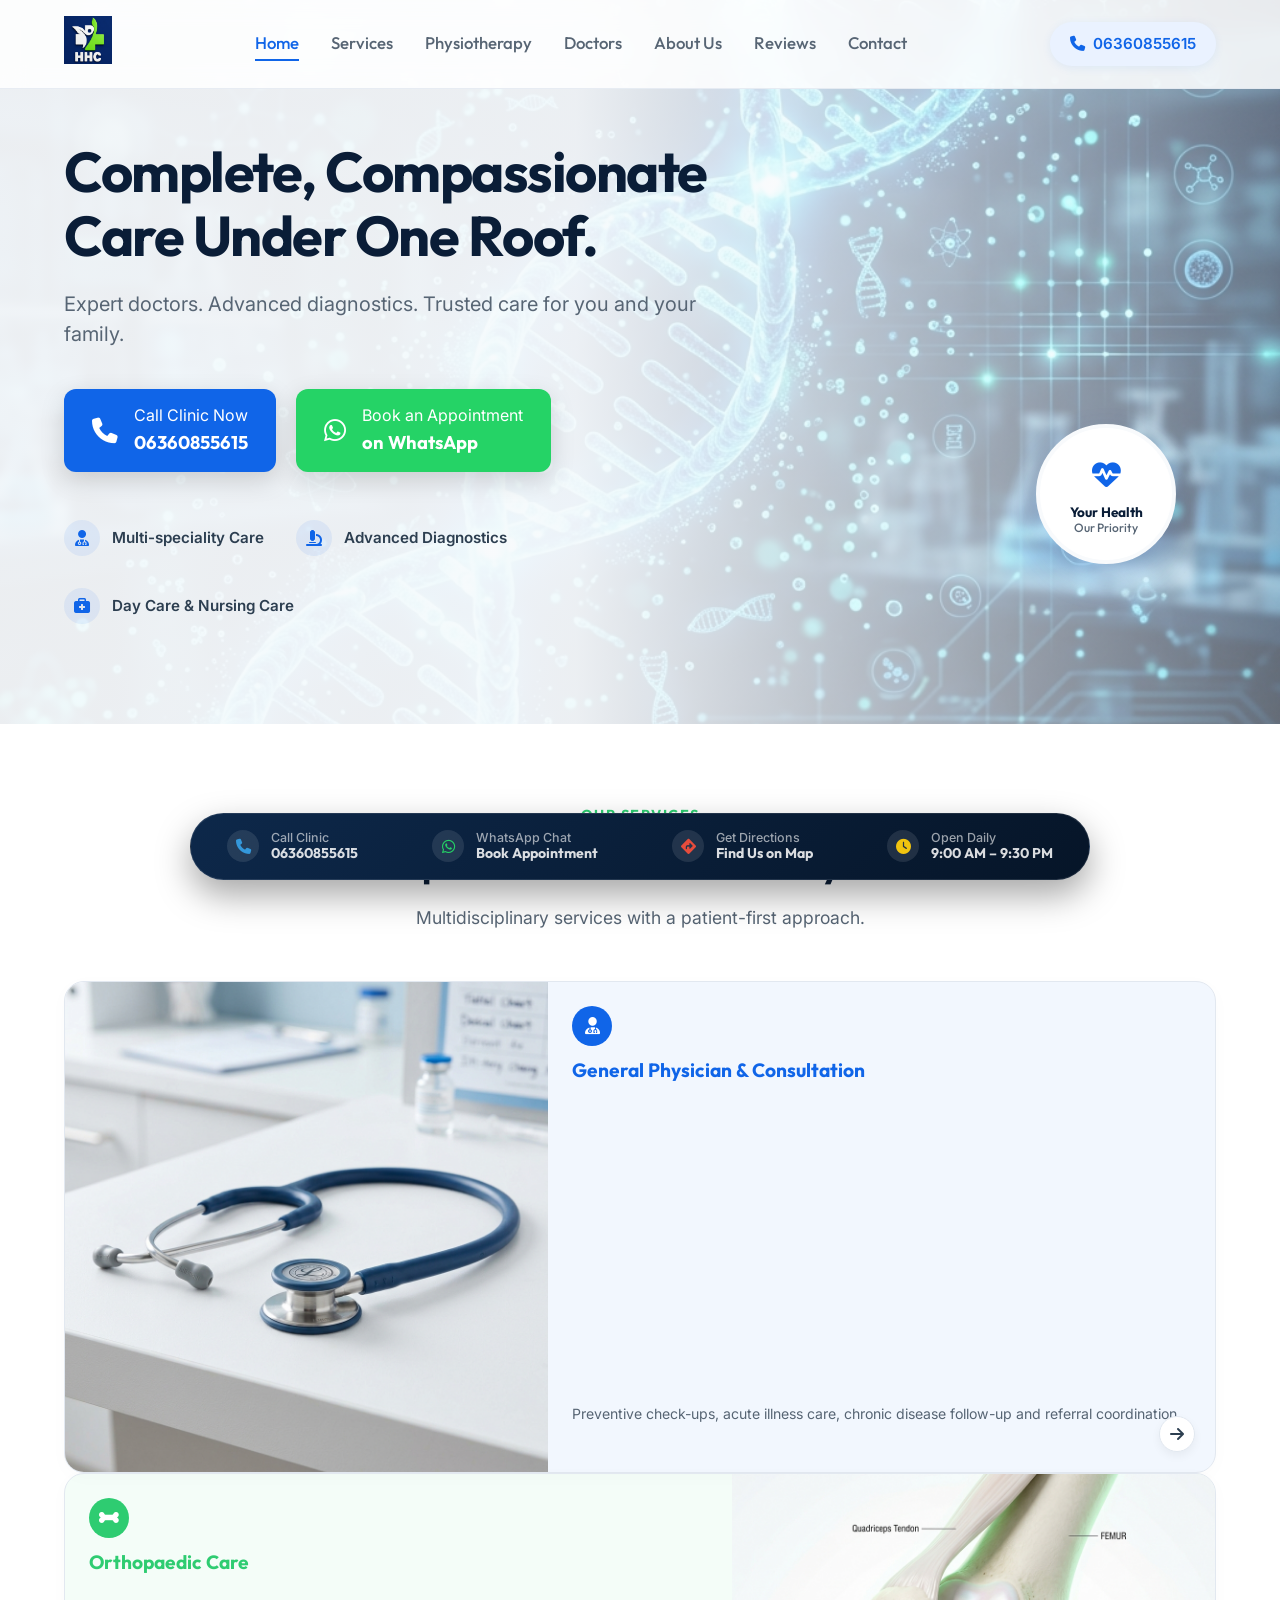
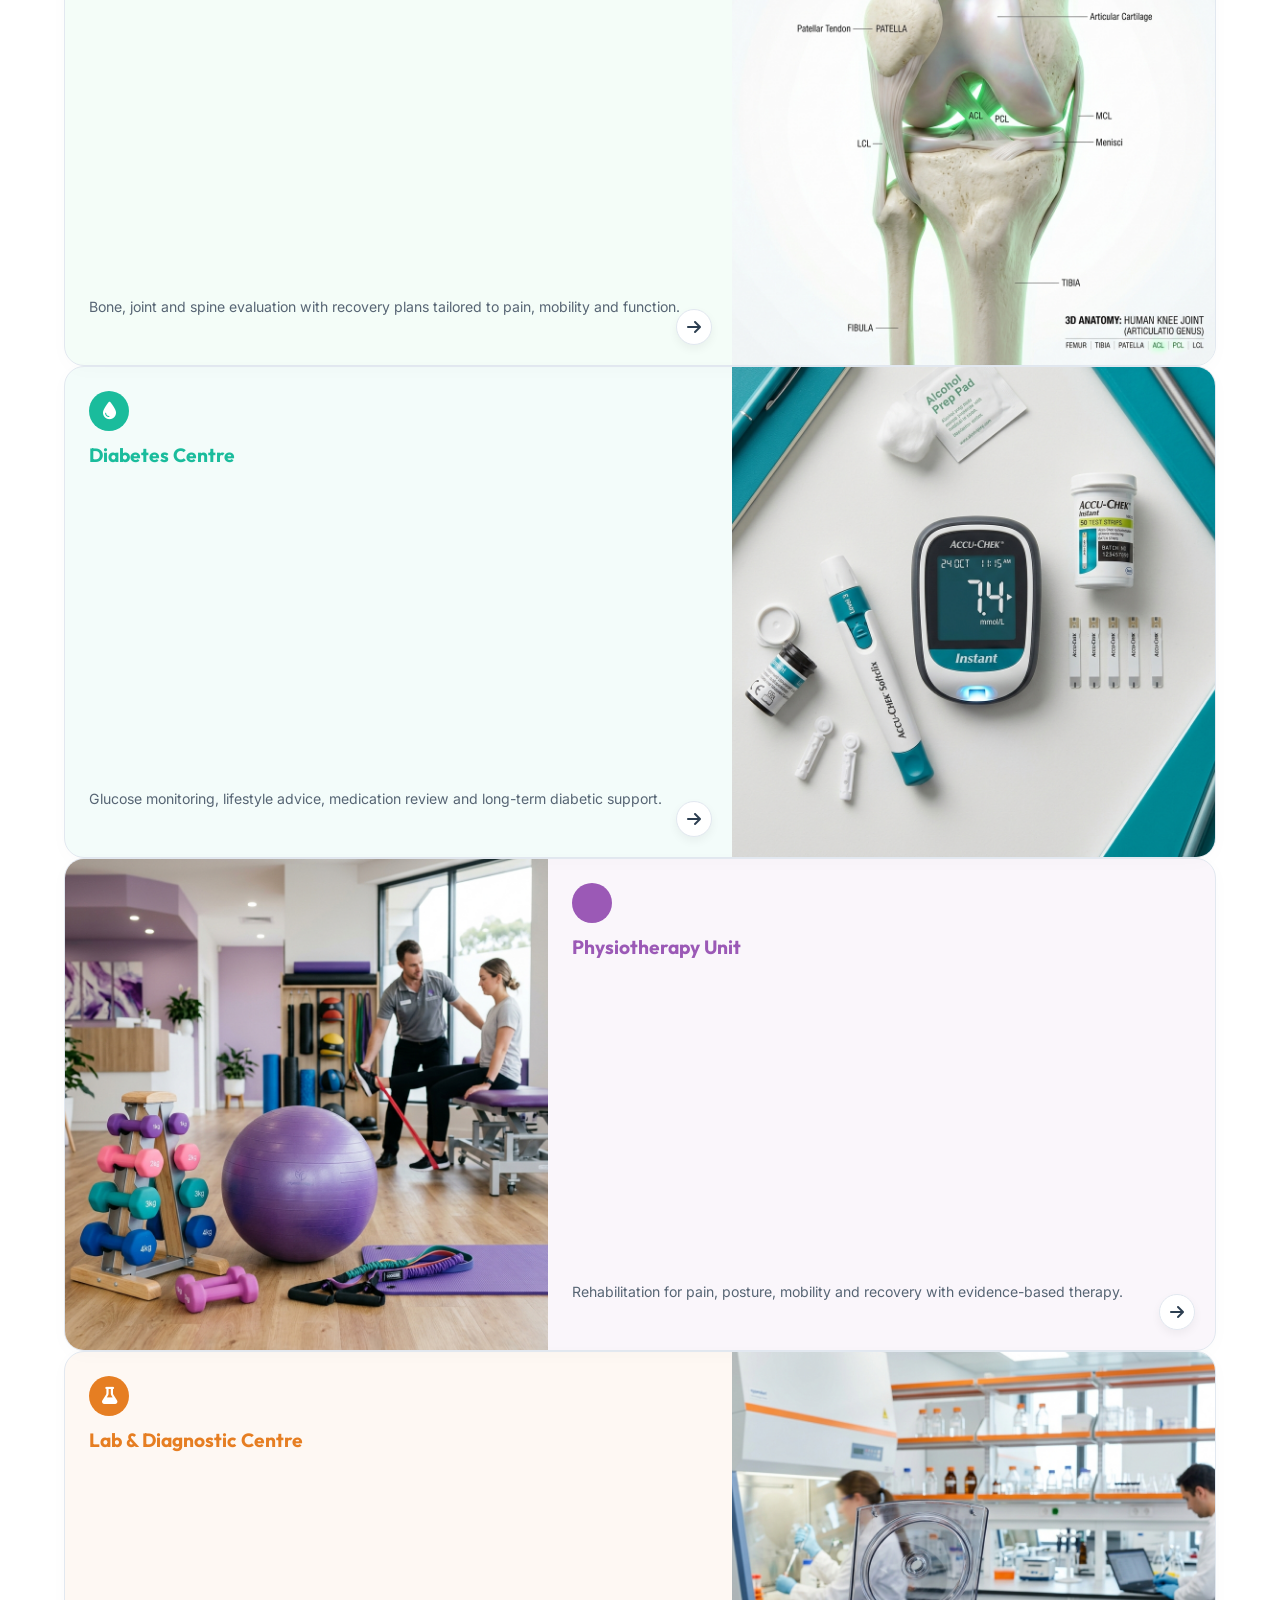
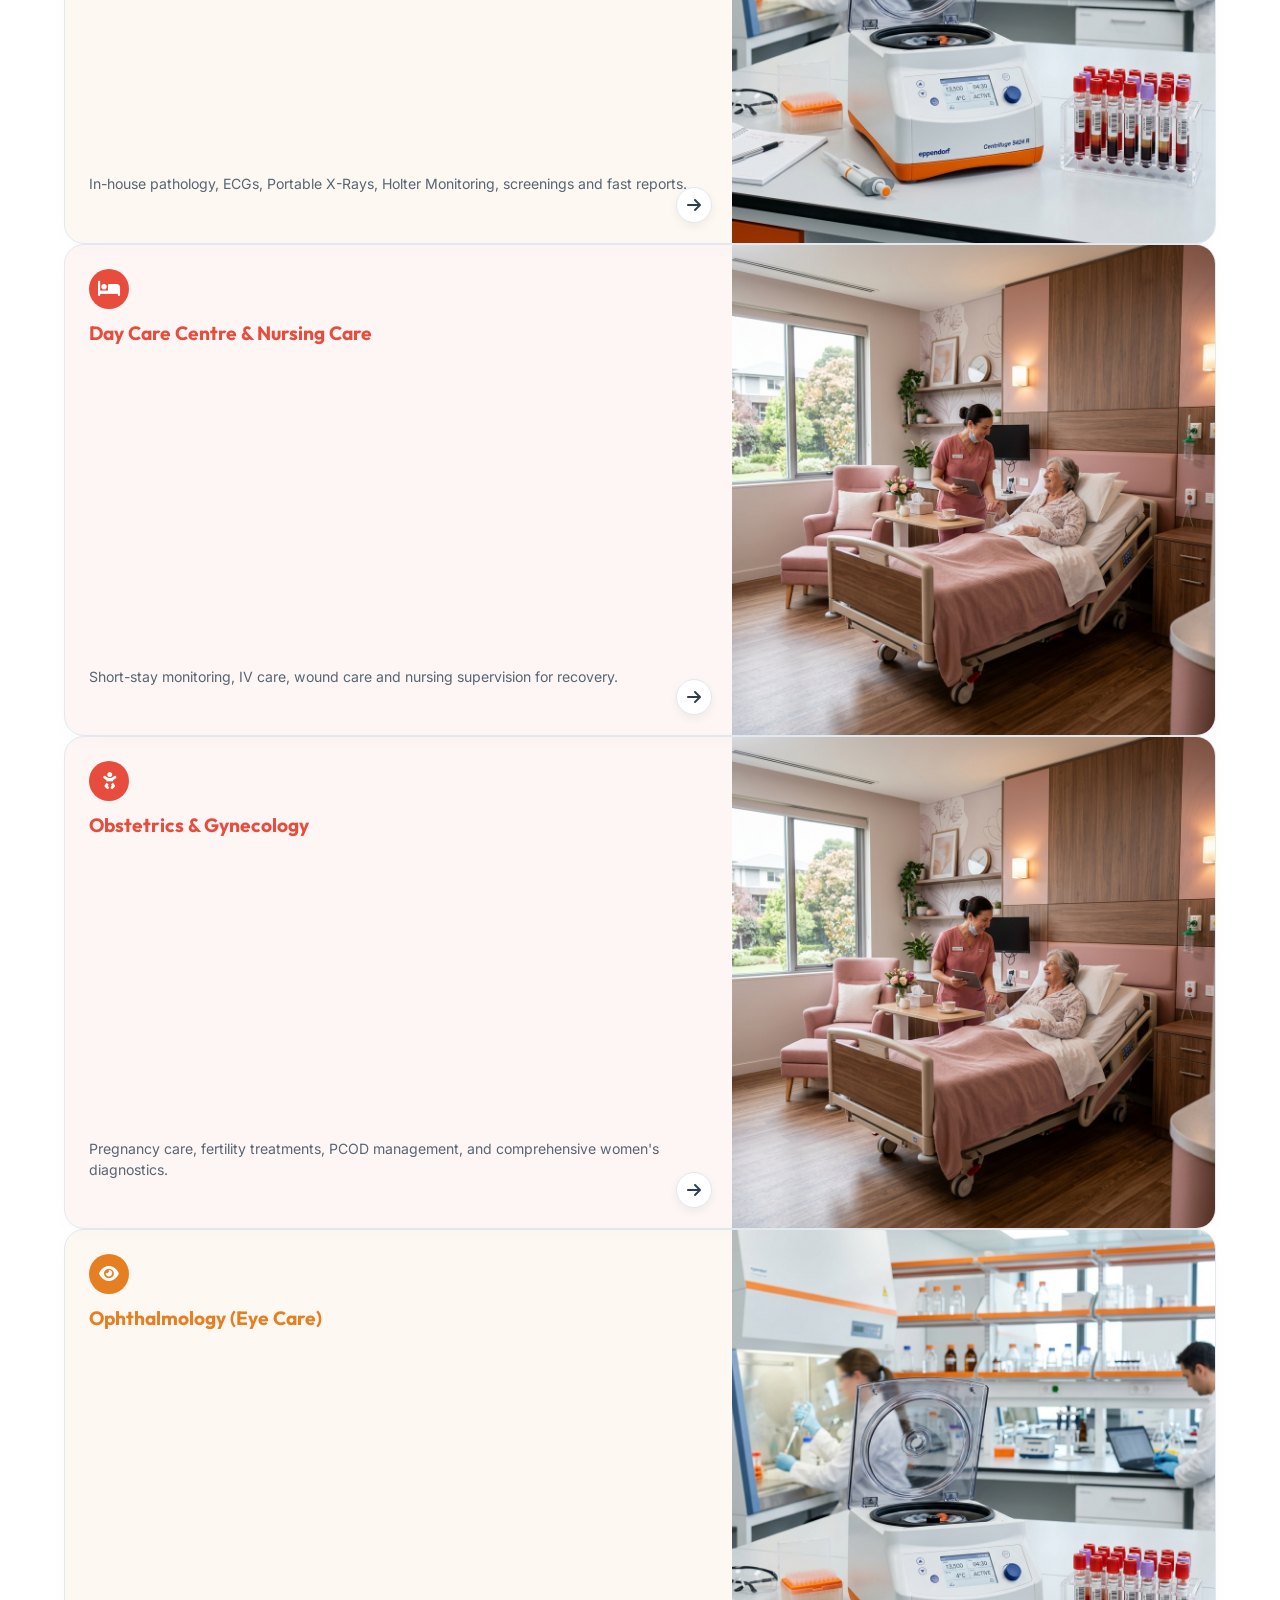
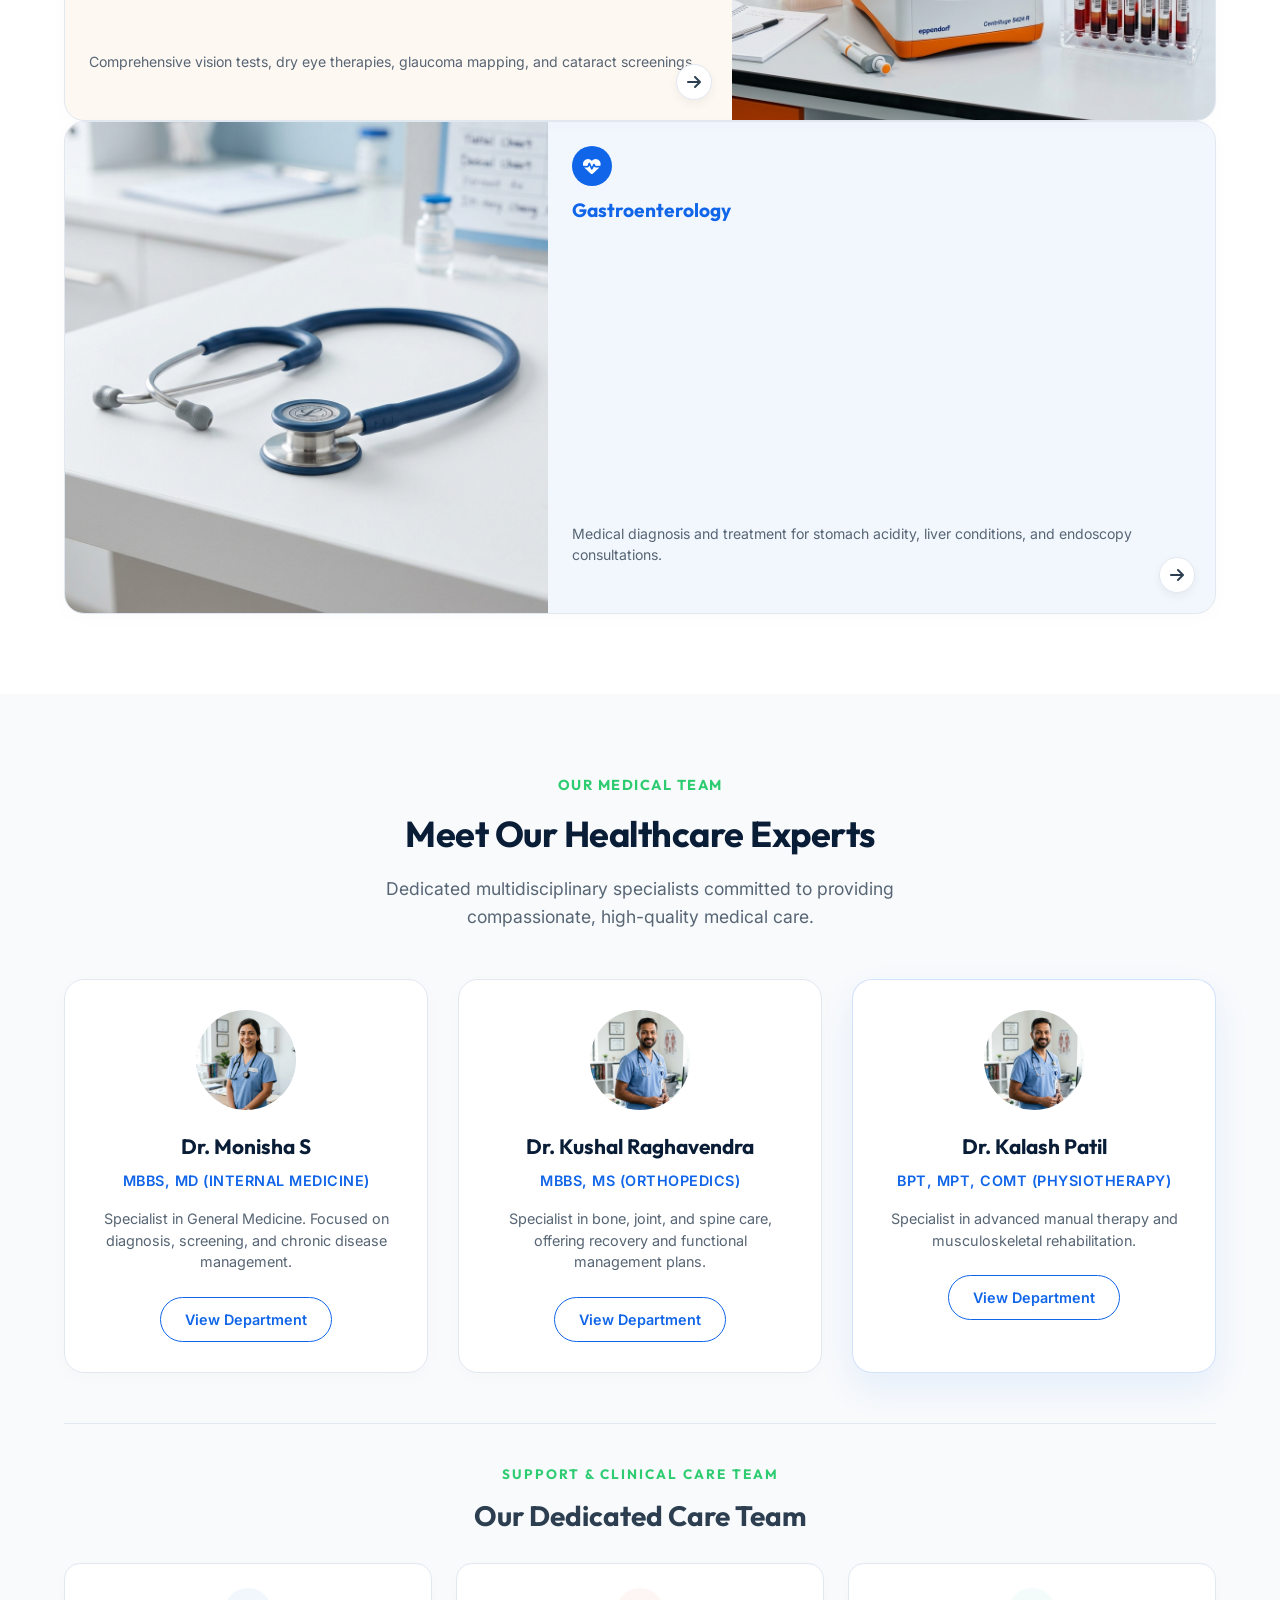
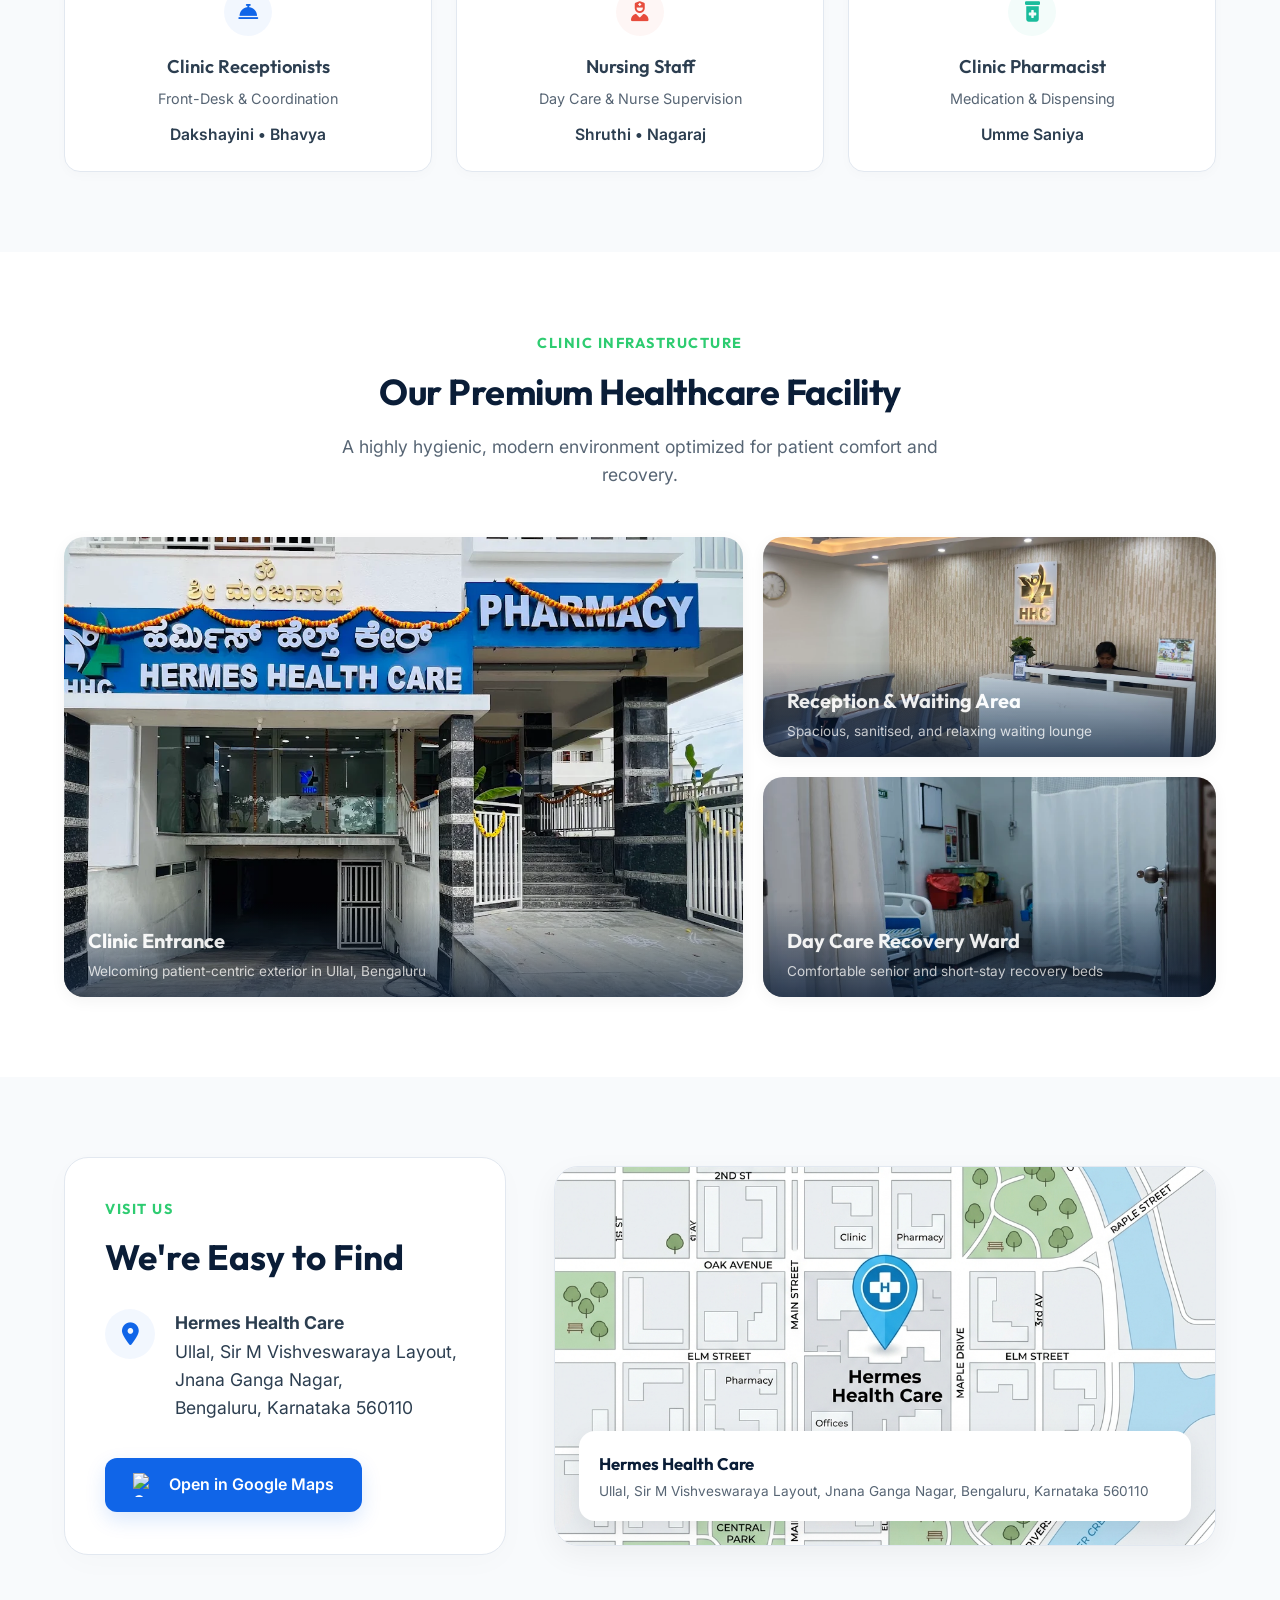
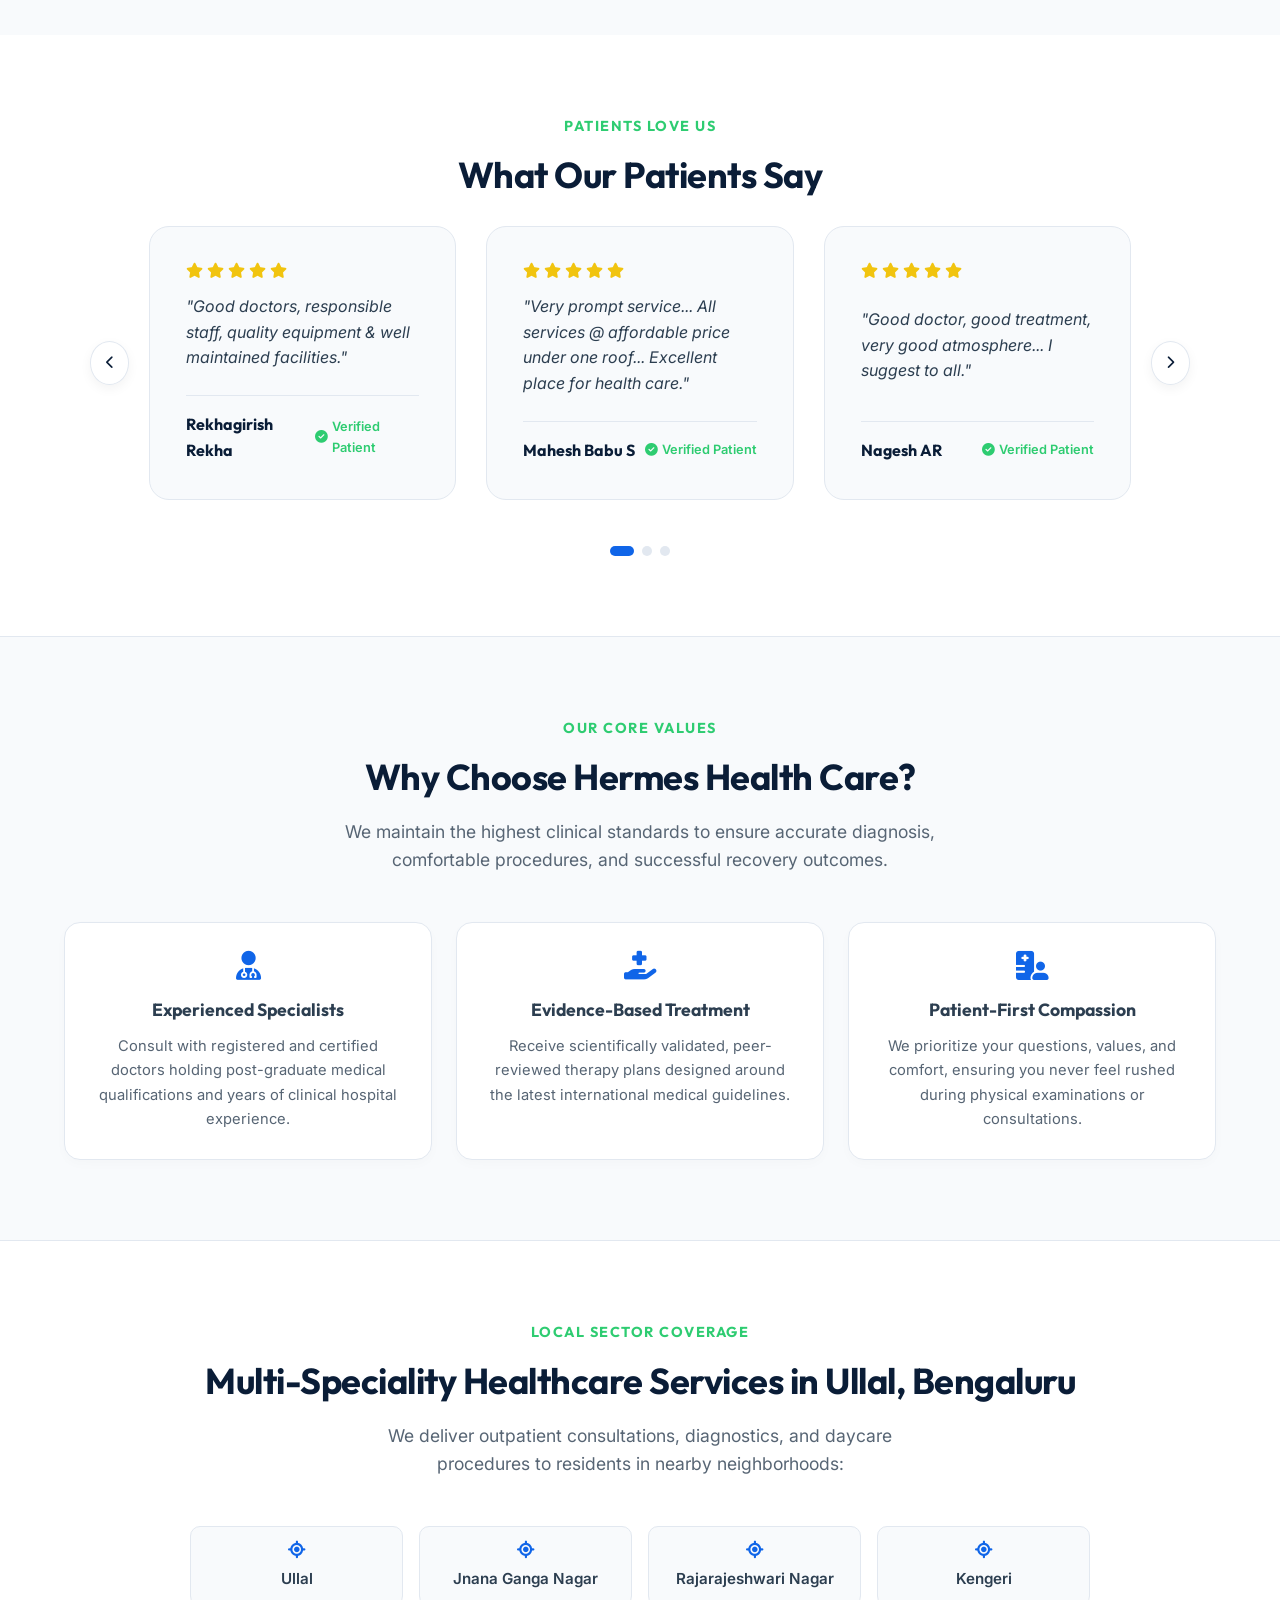
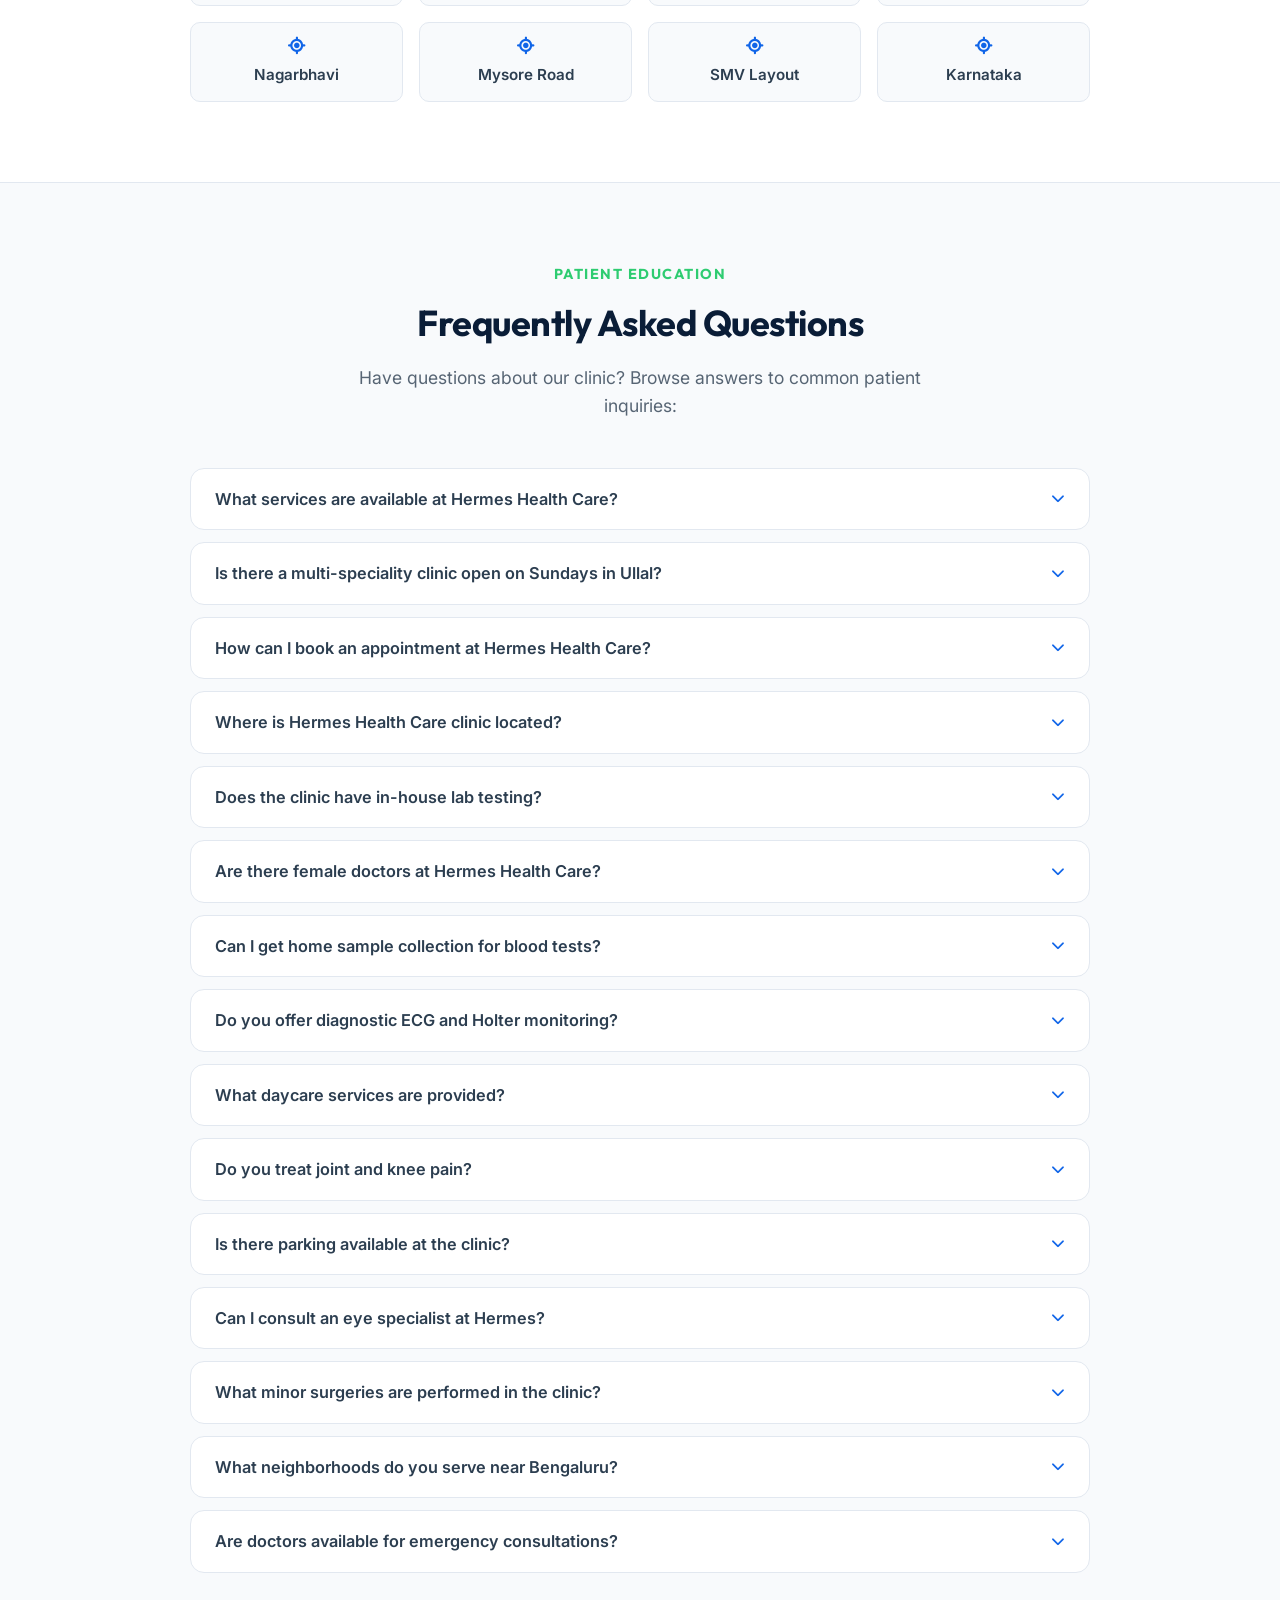
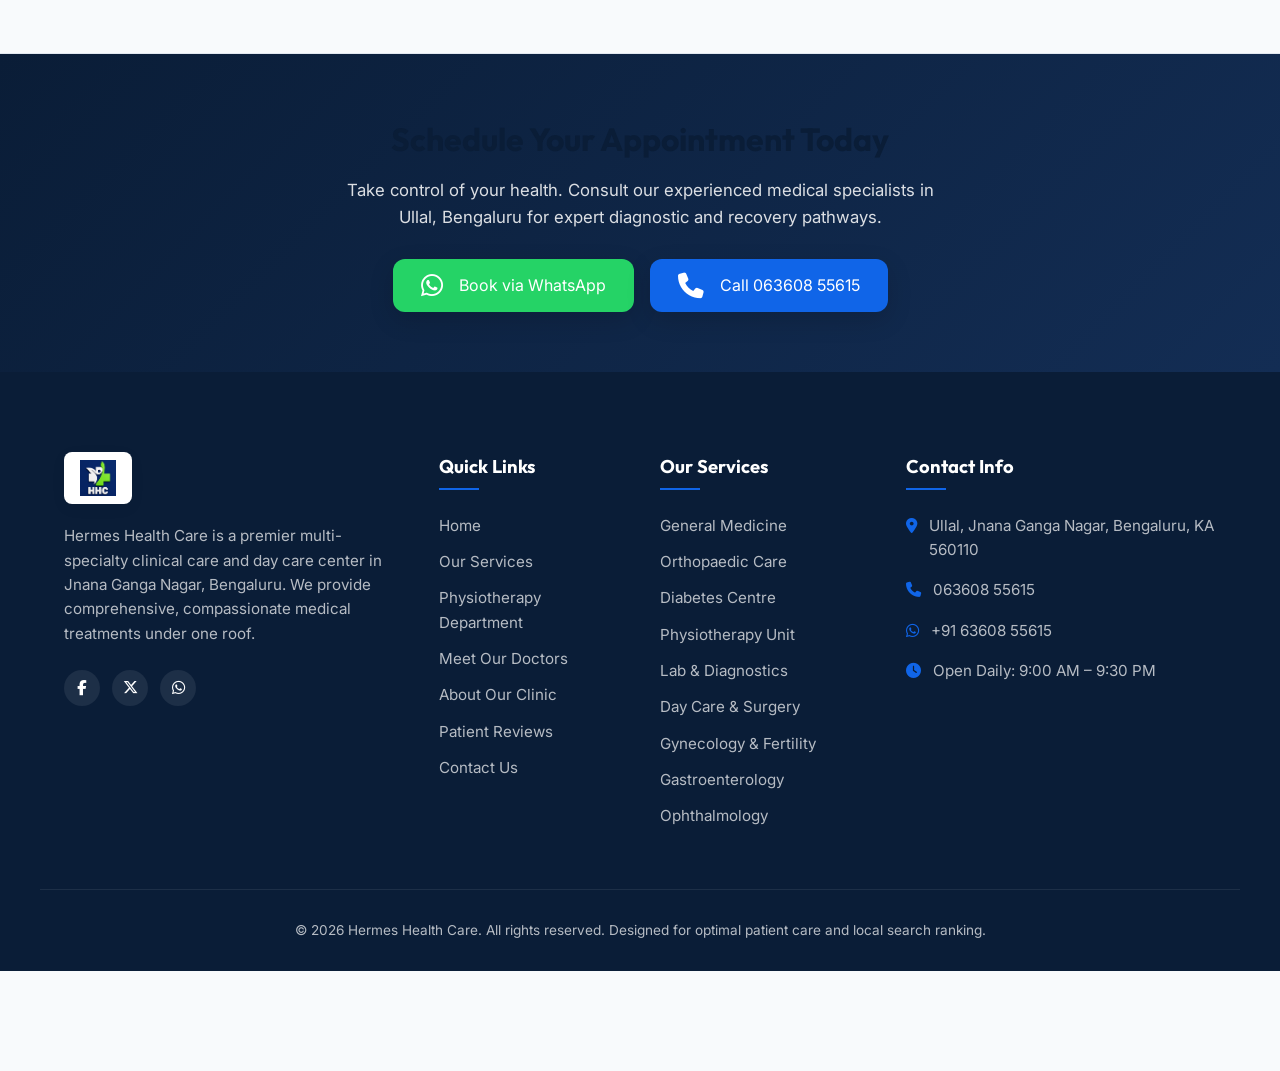
==== commit 7c904c24: "Update current files" ====
--- a/index.html
+++ b/index.html
@@ -3,11 +3,11 @@
 <head>
     <meta charset="UTF-8">
     <meta name="viewport" content="width=device-width, initial-scale=1.0">
-    <title>Hermes Health Care | Best Clinic & Day Care Centre in Ullal, Bengaluru</title>
+    <title>Best Multi Speciality Clinic in Ullal Bengaluru | Hermes Health Care</title>
     
     <!-- SEO Meta Tags -->
-    <meta name="description" content="Hermes Health Care is a top multidisciplinary clinic and daycare center in Ullal, Bengaluru. Offering General Consultation, Orthopaedics, Diabetes Care, Physiotherapy, Lab Tests, and Day Care. Contact 063608 55615.">
-    <meta name="keywords" content="Hermes Health Care, clinic in Ullal, daycare center Bengaluru, best general physician Bangalore, orthopedic care Ullal, diabetes center Bengaluru, physiotherapy unit Bangalore, lab and diagnostics Ullal, nursing home care Bangalore">
+    <meta name="description" content="Expert medical clinic in Ullal, Bengaluru. Consult general physicians, orthopedicians, diabetologists, gynecologists & physiotherapists. Call 063608 55615.">
+    <meta name="keywords" content="Hermes Health Care, clinic in Ullal, doctors in Bengaluru, general physician Ullal, orthopaedic care Bengaluru, physiotherapy clinic Bangalore, rehabilitation centre Ullal, diabetes care Bengaluru, lab and diagnostics Ullal, day care nursing care Bangalore">
     <meta name="author" content="Hermes Health Care">
     <meta name="robots" content="index, follow">
     <link rel="canonical" href="https://hermeshealthcare.in/">
@@ -15,15 +15,15 @@
     <!-- Open Graph / Facebook -->
     <meta property="og:type" content="website">
     <meta property="og:url" content="https://hermeshealthcare.in/">
-    <meta property="og:title" content="Hermes Health Care | Complete, Compassionate Care Under One Roof">
-    <meta property="og:description" content="Visit Hermes Health Care in Ullal, Bengaluru. Multi-specialty care including general physician, orthopedic care, diabetes center, physiotherapy, diagnostics, and daycare.">
+    <meta property="og:title" content="Best Multi Speciality Clinic in Ullal Bengaluru | Hermes Health Care">
+    <meta property="og:description" content="Visit Hermes Health Care in Ullal, Bengaluru. Expert general physicians, orthopedic care, advanced physiotherapy, diabetes sugar management, diagnostics & daycare.">
     <meta property="og:image" content="images/logo.png">
 
     <!-- Twitter -->
     <meta property="twitter:card" content="summary_large_image">
     <meta property="twitter:url" content="https://hermeshealthcare.in/">
-    <meta property="twitter:title" content="Hermes Health Care | Complete, Compassionate Care Under One Roof">
-    <meta property="twitter:description" content="Visit Hermes Health Care in Ullal, Bengaluru. Multi-specialty care including general physician, orthopedic care, diabetes center, physiotherapy, diagnostics, and daycare.">
+    <meta property="twitter:title" content="Best Multi Speciality Clinic in Ullal Bengaluru | Hermes Health Care">
+    <meta property="twitter:description" content="Visit Hermes Health Care in Ullal, Bengaluru. Expert general physicians, orthopedic care, advanced physiotherapy, diabetes sugar management, diagnostics & daycare.">
     <meta property="twitter:image" content="images/logo.png">
 
     <!-- Google Fonts: Outfit and Inter -->
@@ -39,55 +39,203 @@
 
     <!-- Local SEO Structured Data (JSON-LD) -->
     <script type="application/ld+json">
-    {
-      "@context": "https://schema.org",
-      "@type": "MedicalClinic",
-      "name": "Hermes Health Care",
-      "alternateName": "Hermes Health Care & Day Care Centre",
-      "image": "images/logo.png",
-      "@id": "https://hermeshealthcare.in/#clinic",
-      "url": "https://hermeshealthcare.in/",
-      "telephone": "+91 63608 55615",
-      "priceRange": "$$",
-      "address": {
-        "@type": "PostalAddress",
-        "streetAddress": "Ullal, Sir M Vishveswaraya Layout, Jnana Ganga Nagar",
-        "addressLocality": "Bengaluru",
-        "addressRegion": "Karnataka",
-        "postalCode": "560110",
-        "addressCountry": "IN"
+    [
+      {
+        "@context": "https://schema.org",
+        "@type": "MedicalClinic",
+        "name": "Hermes Health Care",
+        "alternateName": "Hermes Health Care & Day Care Centre",
+        "image": "images/logo.png",
+        "@id": "https://hermeshealthcare.in/#clinic",
+        "url": "https://hermeshealthcare.in/",
+        "telephone": "+91 63608 55615",
+        "priceRange": "$$",
+        "address": {
+          "@type": "PostalAddress",
+          "streetAddress": "Ullal, Sir M Vishveswaraya Layout, Jnana Ganga Nagar",
+          "addressLocality": "Bengaluru",
+          "addressRegion": "Karnataka",
+          "postalCode": "560110",
+          "addressCountry": "IN"
+        },
+        "geo": {
+          "@type": "GeoCoordinates",
+          "latitude": 12.9602,
+          "longitude": 77.4988
+        },
+        "openingHoursSpecification": {
+          "@type": "OpeningHoursSpecification",
+          "dayOfWeek": [
+            "Monday",
+            "Tuesday",
+            "Wednesday",
+            "Thursday",
+            "Friday",
+            "Saturday",
+            "Sunday"
+          ],
+          "opens": "09:00",
+          "closes": "21:30"
+        },
+        "sameAs": [
+          "https://wa.me/916360855615"
+        ],
+        "medicalSpecialty": [
+          "PrimaryCare",
+          "Orthopedic",
+          "Physiotherapy",
+          "PhysicalTherapy",
+          "Rehabilitation",
+          "Endocrinology",
+          "LaboratoryScience",
+          "Geriatric",
+          "Obstetric",
+          "Gynecologic",
+          "Ophthalmologic",
+          "Gastroenterologic"
+        ]
       },
-      "geo": {
-        "@type": "GeoCoordinates",
-        "latitude": 12.9602,
-        "longitude": 77.4988
+      {
+        "@context": "https://schema.org",
+        "@type": "Organization",
+        "name": "Hermes Health Care",
+        "url": "https://hermeshealthcare.in/",
+        "logo": "https://hermeshealthcare.in/images/logo.png",
+        "contactPoint": {
+          "@type": "ContactPoint",
+          "telephone": "+91 63608 55615",
+          "contactType": "customer service",
+          "areaServed": "IN",
+          "availableLanguage": ["en", "kn", "hi"]
+        }
       },
-      "openingHoursSpecification": {
-        "@type": "OpeningHoursSpecification",
-        "dayOfWeek": [
-          "Monday",
-          "Tuesday",
-          "Wednesday",
-          "Thursday",
-          "Friday",
-          "Saturday",
-          "Sunday"
-        ],
-        "opens": "09:00",
-        "closes": "21:30"
-      },
-      "sameAs": [
-        "https://wa.me/916360855615"
-      ],
-      "medicalSpecialty": [
-        "PrimaryCare",
-        "Orthopedic",
-        "Endocrinology",
-        "Physiotherapy",
-        "LaboratoryScience",
-        "Geriatric"
-      ]
-    }
+      {
+        "@context": "https://schema.org",
+        "@type": "FAQPage",
+        "mainEntity": [
+          {
+            "@type": "Question",
+            "name": "What services are available at Hermes Health Care?",
+            "acceptedAnswer": {
+              "@type": "Answer",
+              "text": "Hermes Health Care in Ullal, Bengaluru offers General Medicine, Orthopaedic Care, Diabetes Management, Advanced Physiotherapy, In-House Diagnostics (pathology lab, ECG, X-Ray), Day Care Recovery, Gynecology & Fertility, Gastroenterology, and Ophthalmology."
+            }
+          },
+          {
+            "@type": "Question",
+            "name": "Is there a multi-speciality clinic open on Sundays in Ullal?",
+            "acceptedAnswer": {
+              "@type": "Answer",
+              "text": "Yes, Hermes Health Care is open daily (Monday through Sunday) from 9:00 AM to 9:30 PM, providing doctor consultations, diagnostics, and physiotherapy on weekends."
+            }
+          },
+          {
+            "@type": "Question",
+            "name": "How can I book an appointment at Hermes Health Care?",
+            "acceptedAnswer": {
+              "@type": "Answer",
+              "text": "You can book an appointment by calling 063608 55615 or messaging our clinical desk on WhatsApp at +91 63608 55615."
+            }
+          },
+          {
+            "@type": "Question",
+            "name": "Where is Hermes Health Care clinic located?",
+            "acceptedAnswer": {
+              "@type": "Answer",
+              "text": "We are located at Sir M Vishveswaraya Layout, Ullal, Jnana Ganga Nagar, Bengaluru, Karnataka 560110."
+            }
+          },
+          {
+            "@type": "Question",
+            "name": "Does the clinic have in-house lab testing?",
+            "acceptedAnswer": {
+              "@type": "Answer",
+              "text": "Yes, we feature a fully equipped in-house pathology and biochemistry lab providing Complete Blood Counts (CBC), sugar check-ups, lipid profiles, thyroid screenings, urine pathology, and fast digital reports."
+            }
+          },
+          {
+            "@type": "Question",
+            "name": "Are there female doctors at Hermes Health Care?",
+            "acceptedAnswer": {
+              "@type": "Answer",
+              "text": "Yes, our team includes highly qualified female doctors, including Dr. Monisha S for General Medicine and Dr. Asha Chandrasekar for Obstetrics, Gynecology, and reproductive medicine."
+            }
+          },
+          {
+            "@type": "Question",
+            "name": "Can I get home sample collection for blood tests?",
+            "acceptedAnswer": {
+              "@type": "Answer",
+              "text": "Yes, we coordinate home sample collection services for blood tests and health screenings across Ullal, Jnana Ganga Nagar, Kengeri, Nagarbhavi, and RR Nagar."
+            }
+          },
+          {
+            "@type": "Question",
+            "name": "Do you offer diagnostic ECG and Holter monitoring?",
+            "acceptedAnswer": {
+              "@type": "Answer",
+              "text": "Yes, we perform 12-lead digital ECG testing and 24/48-hour continuous ambulatory Holter monitoring in-clinic for cardiovascular screening."
+            }
+          },
+          {
+            "@type": "Question",
+            "name": "What daycare services are provided?",
+            "acceptedAnswer": {
+              "@type": "Answer",
+              "text": "Our daycare unit offers post-operative recovery, IV antibiotic administrations, hydration therapy, suture removals, wound care dressings, and minor surgical procedures under local anesthesia."
+            }
+          },
+          {
+            "@type": "Question",
+            "name": "Do you treat joint and knee pain?",
+            "acceptedAnswer": {
+              "@type": "Answer",
+              "text": "Yes, our Orthopaedic department under Dr. Kushal Raghavendra and Dr. Santosh H R treats osteoarthritis, slipped discs, joint pains, and fractures, coordinated with our advanced physiotherapy rehabilitation unit."
+            }
+          },
+          {
+            "@type": "Question",
+            "name": "Is there parking available at the clinic?",
+            "acceptedAnswer": {
+              "@type": "Answer",
+              "text": "Yes, we have convenient patient parking spaces directly at our clinic entrance for two-wheelers and cars."
+            }
+          },
+          {
+            "@type": "Question",
+            "name": "Can I consult an eye specialist at Hermes?",
+            "acceptedAnswer": {
+              "@type": "Answer",
+              "text": "Yes, Dr. Dakshayini is our eye specialist, providing vision tests, computer strain checks, glaucoma management, and cataract screening."
+            }
+          },
+          {
+            "@type": "Question",
+            "name": "What minor surgeries are performed in the clinic?",
+            "acceptedAnswer": {
+              "@type": "Answer",
+              "text": "Our General Surgeon Dr. Harish Kumar Jain performs outpatient excisions of lipomas, sebaceous cysts, ingrown toenails, skin lesions, and minor abscess drainages."
+            }
+          },
+          {
+            "@type": "Question",
+            "name": "What neighborhoods do you serve near Bengaluru?",
+            "acceptedAnswer": {
+              "@type": "Answer",
+              "text": "We serve residents in Ullal, Jnana Ganga Nagar, Rajarajeshwari Nagar (RR Nagar), Kengeri, Nagarbhavi, SMV Layout, and along Mysore Road, Karnataka."
+            }
+          },
+          {
+            "@type": "Question",
+            "name": "Are doctors available for emergency consultations?",
+            "acceptedAnswer": {
+              "@type": "Answer",
+              "text": "We offer daily clinic consultations from 9:00 AM to 9:30 PM. For after-hours assistance or urgent daycare needs, please call our primary number 063608 55615 immediately."
+            }
+          }
+        ]
+      }
+    ]
     </script>
 </head>
 <body>
@@ -111,6 +259,7 @@
                 <ul>
                     <li><a href="#home" class="nav-link active">Home</a></li>
                     <li><a href="#services" class="nav-link">Services</a></li>
+                    <li><a href="physiotherapy/index.html" class="nav-link">Physiotherapy</a></li>
                     <li><a href="#doctors" class="nav-link">Doctors</a></li>
                     <li><a href="#about" class="nav-link">About Us</a></li>
                     <li><a href="#reviews" class="nav-link">Reviews</a></li>
@@ -188,162 +337,237 @@
             <h2 class="section-title">Comprehensive Care for Every Need</h2>
             <p class="section-subtitle">Multidisciplinary services with a patient-first approach.</p>
             
-            <div class="services-grid">
-                <!-- Service 1: General Physician -->
                 <div class="service-card theme-blue">
                     <div class="card-image-wrapper">
-                        <img src="images/service-physician.png" alt="Stethoscope representing General Physician consultations" class="service-card-img" loading="lazy">
+                        <img src="images/service-physician.png" alt="General physician doctor consulting a patient at Hermes Health Care in Ullal Bengaluru" title="General Physician Consultation - Hermes Health Care" class="service-card-img" loading="lazy">
                     </div>
                     <div class="service-card-content">
                         <div class="service-icon-heading">
                             <span class="service-icon-bubble"><i class="fa-solid fa-user-doctor"></i></span>
                             <h3 class="service-card-title">General Physician & Consultation</h3>
                         </div>
-                        <p class="service-card-description">Fast, accurate diagnostic check-ups and personalized treatment.</p>
-                        <a href="https://wa.me/916360855615?text=Hello%20Hermes%20Health%20Care,%20I%20want%20to%20inquire%20about%20General%20Physician%20Consultation." target="_blank" rel="noopener noreferrer" class="service-card-arrow" aria-label="Inquire about General Physician Consultation">
+                        <p class="service-card-description">Preventive check-ups, acute illness care, chronic disease follow-up and referral coordination.</p>
+                        <a href="general-medicine/index.html" class="service-card-arrow" aria-label="View General Medicine Services">
                             <i class="fa-solid fa-arrow-right"></i>
                         </a>
                     </div>
                 </div>
 
-                <!-- Service 2: Orthopaedic Care -->
                 <div class="service-card theme-green">
                     <div class="card-image-wrapper">
-                        <img src="images/service-ortho.png" alt="Joint illustration representing Orthopaedic Care" class="service-card-img" loading="lazy">
+                        <img src="images/service-ortho.png" alt="Orthopaedic doctor treating joint pain and back pain at bone clinic in Ullal Bengaluru" title="Orthopaedic Joint & Spine Care - Hermes Health Care" class="service-card-img" loading="lazy">
                     </div>
                     <div class="service-card-content">
                         <div class="service-icon-heading">
                             <span class="service-icon-bubble"><i class="fa-solid fa-bone"></i></span>
                             <h3 class="service-card-title">Orthopaedic Care</h3>
                         </div>
-                        <p class="service-card-description">Advanced treatments for bones, joints, spine and musculoskeletal conditions.</p>
-                        <a href="https://wa.me/916360855615?text=Hello%20Hermes%20Health%20Care,%20I%20want%20to%20inquire%20about%20Orthopaedic%20Care." target="_blank" rel="noopener noreferrer" class="service-card-arrow" aria-label="Inquire about Orthopaedic Care">
+                        <p class="service-card-description">Bone, joint and spine evaluation with recovery plans tailored to pain, mobility and function.</p>
+                        <a href="orthopaedics/index.html" class="service-card-arrow" aria-label="View Orthopaedic Services">
                             <i class="fa-solid fa-arrow-right"></i>
                         </a>
                     </div>
                 </div>
 
-                <!-- Service 3: Diabetes Centre -->
                 <div class="service-card theme-teal">
                     <div class="card-image-wrapper">
-                        <img src="images/service-diabetes.png" alt="Blood glucose monitoring kit for Diabetes Centre" class="service-card-img" loading="lazy">
+                        <img src="images/service-diabetes.png" alt="Blood glucose monitoring kit representing diabetes sugar care in Ullal Bengaluru" title="Diabetes & Sugar Care Centre - Hermes Health Care" class="service-card-img" loading="lazy">
                     </div>
                     <div class="service-card-content">
                         <div class="service-icon-heading">
                             <span class="service-icon-bubble"><i class="fa-solid fa-droplet"></i></span>
                             <h3 class="service-card-title">Diabetes Centre</h3>
                         </div>
-                        <p class="service-card-description">Dedicated diabetic counselling, monitoring and management.</p>
-                        <a href="https://wa.me/916360855615?text=Hello%20Hermes%20Health%20Care,%20I%20want%20to%20inquire%20about%20Diabetes%20Centre." target="_blank" rel="noopener noreferrer" class="service-card-arrow" aria-label="Inquire about Diabetes Centre">
+                        <p class="service-card-description">Glucose monitoring, lifestyle advice, medication review and long-term diabetic support.</p>
+                        <a href="diabetes/index.html" class="service-card-arrow" aria-label="View Diabetes Centre Services">
                             <i class="fa-solid fa-arrow-right"></i>
                         </a>
                     </div>
                 </div>
 
-                <!-- Service 4: Physiotherapy Unit -->
-                <div class="service-card theme-purple">
+                <div class="service-card theme-purple" data-scroll-target="physiotherapy/" role="button" tabindex="0" aria-label="Open physiotherapy services and doctors">
                     <div class="card-image-wrapper">
-                        <img src="images/service-physio.png" alt="Rehabilitation gym tools for Physiotherapy Unit" class="service-card-img" loading="lazy">
+                        <img src="images/service-physio.png" alt="Physiotherapist performing rehabilitation therapy for muscle recovery in Ullal Bengaluru" title="Physiotherapy & Rehabilitation - Hermes Health Care" class="service-card-img" loading="lazy">
                     </div>
                     <div class="service-card-content">
                         <div class="service-icon-heading">
                             <span class="service-icon-bubble"><i class="fa-solid fa-person-walking-rehab"></i></span>
                             <h3 class="service-card-title">Physiotherapy Unit</h3>
                         </div>
-                        <p class="service-card-description">Rehabilitation, pain relief and recovery with advanced therapy equipment.</p>
-                        <a href="https://wa.me/916360855615?text=Hello%20Hermes%20Health%20Care,%20I%20want%20to%20inquire%20about%20Physiotherapy." target="_blank" rel="noopener noreferrer" class="service-card-arrow" aria-label="Inquire about Physiotherapy Unit">
+                        <p class="service-card-description">Rehabilitation for pain, posture, mobility and recovery with evidence-based therapy.</p>
+                        <a href="physiotherapy/index.html" class="service-card-arrow" aria-label="View Physiotherapy Services">
                             <i class="fa-solid fa-arrow-right"></i>
                         </a>
                     </div>
                 </div>
 
-                <!-- Service 5: Lab & Diagnostic Centre -->
                 <div class="service-card theme-orange">
                     <div class="card-image-wrapper">
-                        <img src="images/service-diagnostics.png" alt="Centrifuge and blood tubes for Lab & Diagnostics" class="service-card-img" loading="lazy">
+                        <img src="images/service-diagnostics.png" alt="Pathology blood test lab and centrifuge tubes at diagnostic centre in Ullal Bengaluru" title="Pathology & Diagnostic Centre - Hermes Health Care" class="service-card-img" loading="lazy">
                     </div>
                     <div class="service-card-content">
                         <div class="service-icon-heading">
                             <span class="service-icon-bubble"><i class="fa-solid fa-flask"></i></span>
                             <h3 class="service-card-title">Lab & Diagnostic Centre</h3>
                         </div>
-                        <p class="service-card-description">In-house blood tests, digital screenings, ECG and more.</p>
-                        <a href="https://wa.me/916360855615?text=Hello%20Hermes%20Health%20Care,%20I%20want%20to%20inquire%20about%20Lab%20and%20Diagnostics." target="_blank" rel="noopener noreferrer" class="service-card-arrow" aria-label="Inquire about Lab & Diagnostic Centre">
+                        <p class="service-card-description">In-house pathology, ECGs, Portable X-Rays, Holter Monitoring, screenings and fast reports.</p>
+                        <a href="diagnostics/index.html" class="service-card-arrow" aria-label="View Lab & Diagnostic Services">
                             <i class="fa-solid fa-arrow-right"></i>
                         </a>
                     </div>
                 </div>
 
-                <!-- Service 6: Day Care Centre & Nursing Home Care -->
                 <div class="service-card theme-pink">
                     <div class="card-image-wrapper">
-                        <img src="images/service-daycare.png" alt="Hospital recovery room for Day Care and Nursing Home" class="service-card-img" loading="lazy">
+                        <img src="images/service-daycare.png" alt="Daycare recovery room beds under nursing supervision at Hermes Health Care in Ullal Bengaluru" title="Day Care Centre & Nursing Care - Hermes Health Care" class="service-card-img" loading="lazy">
                     </div>
                     <div class="service-card-content">
                         <div class="service-icon-heading">
                             <span class="service-icon-bubble"><i class="fa-solid fa-bed"></i></span>
                             <h3 class="service-card-title">Day Care Centre & Nursing Care</h3>
                         </div>
-                        <p class="service-card-description">Comfortable short-stay facilities with professional nursing care.</p>
-                        <a href="https://wa.me/916360855615?text=Hello%20Hermes%20Health%20Care,%20I%20want%20to%20inquire%20about%20Day%20Care%20and%20Nursing%20Care." target="_blank" rel="noopener noreferrer" class="service-card-arrow" aria-label="Inquire about Day Care Centre & Nursing Home Care">
+                        <p class="service-card-description">Short-stay monitoring, IV care, wound care and nursing supervision for recovery.</p>
+                        <a href="daycare-nursing/index.html" class="service-card-arrow" aria-label="View Day Care & Nursing Services">
                             <i class="fa-solid fa-arrow-right"></i>
                         </a>
                     </div>
                 </div>
+
+                <div class="service-card theme-pink">
+                    <div class="card-image-wrapper">
+                        <img src="images/service-daycare.png" alt="Obstetrics and maternity ward representing lady gynecologist consults in Ullal Bengaluru" title="Gynecology & Fertility Care - Hermes Health Care" class="service-card-img" loading="lazy">
+                    </div>
+                    <div class="service-card-content">
+                        <div class="service-icon-heading">
+                            <span class="service-icon-bubble"><i class="fa-solid fa-baby"></i></span>
+                            <h3 class="service-card-title">Obstetrics & Gynecology</h3>
+                        </div>
+                        <p class="service-card-description">Pregnancy care, fertility treatments, PCOD management, and comprehensive women's diagnostics.</p>
+                        <a href="gynecology/index.html" class="service-card-arrow" aria-label="View Gynecology & Fertility Services">
+                            <i class="fa-solid fa-arrow-right"></i>
+                        </a>
+                    </div>
+                </div>
+
+                <div class="service-card theme-orange">
+                    <div class="card-image-wrapper">
+                        <img src="images/service-diagnostics.png" alt="Eye specialist testing vision at ophthalmology clinic in Ullal Bengaluru" title="Ophthalmology Eye Clinic - Hermes Health Care" class="service-card-img" loading="lazy">
+                    </div>
+                    <div class="service-card-content">
+                        <div class="service-icon-heading">
+                            <span class="service-icon-bubble"><i class="fa-solid fa-eye"></i></span>
+                            <h3 class="service-card-title">Ophthalmology (Eye Care)</h3>
+                        </div>
+                        <p class="service-card-description">Comprehensive vision tests, dry eye therapies, glaucoma mapping, and cataract screenings.</p>
+                        <a href="ophthalmology/index.html" class="service-card-arrow" aria-label="View Ophthalmology Eye Services">
+                            <i class="fa-solid fa-arrow-right"></i>
+                        </a>
+                    </div>
+                </div>
+
+                <div class="service-card theme-blue">
+                    <div class="card-image-wrapper">
+                        <img src="images/service-physician.png" alt="Gastroenterologist stomach clinical consultation at digestive clinic in Ullal Bengaluru" title="Gastroenterology Digestive Health - Hermes Health Care" class="service-card-img" loading="lazy">
+                    </div>
+                    <div class="service-card-content">
+                        <div class="service-icon-heading">
+                            <span class="service-icon-bubble"><i class="fa-solid fa-heart-pulse"></i></span>
+                            <h3 class="service-card-title">Gastroenterology</h3>
+                        </div>
+                        <p class="service-card-description">Medical diagnosis and treatment for stomach acidity, liver conditions, and endoscopy consultations.</p>
+                        <a href="gastroenterology/index.html" class="service-card-arrow" aria-label="View Gastroenterology Services">
+                            <i class="fa-solid fa-arrow-right"></i>
+                        </a>
+                    </div>
+                </div>
             </div>
         </div>
     </section>
 
-    <!-- Doctors Section (Value-Add) -->
+
+
+    <!-- Doctors Section -->
     <section class="doctors-section" id="doctors">
         <div class="section-container">
-            <span class="section-tagline">OUR MEDICAL EXPERTS</span>
-            <h2 class="section-title">Meet Our Healthcare Professionals</h2>
-            <p class="section-subtitle">Dedicated specialists committed to providing excellent, personalized medical treatment.</p>
+            <span class="section-tagline">OUR MEDICAL TEAM</span>
+            <h2 class="section-title">Meet Our Healthcare Experts</h2>
+            <p class="section-subtitle">Dedicated multidisciplinary specialists committed to providing compassionate, high-quality medical care.</p>
             
             <div class="doctors-grid">
-                <!-- Doctor 1 -->
+                <!-- Doctor 1: Dr. Monisha S -->
                 <div class="doctor-card">
                     <div class="doctor-avatar-wrapper">
-                        <div class="doctor-placeholder-avatar">
-                            <i class="fa-solid fa-user-doctor"></i>
-                        </div>
+                        <img src="images/doctor-female-clinical.png" alt="Dr. Monisha S — General Medicine Physician at Hermes Health Care in Ullal Bengaluru" title="Dr. Monisha S - General Medicine Doctor" class="doctor-avatar-img" loading="lazy">
                     </div>
                     <div class="doctor-info">
-                        <h3 class="doctor-name">Dr. Vikram Kumar</h3>
-                        <span class="doctor-specialty">General Physician & Diabetologist</span>
-                        <p class="doctor-bio">Over 12 years of experience in managing chronic illness, complex diabetes, and general health screenings.</p>
-                        <a href="https://wa.me/916360855615?text=Hello%20Dr.%20Vikram,%20I%20would%20like%20to%20consult%20you%20for%20a%20health%20issue." target="_blank" class="btn-doctor-book">Consult Now</a>
-                    </div>
-                </div>
-
-                <!-- Doctor 2 -->
+                        <h3 class="doctor-name">Dr. Monisha S</h3>
+                        <span class="doctor-specialty">MBBS, MD (Internal Medicine)</span>
+                        <p class="doctor-bio">Specialist in General Medicine. Focused on diagnosis, screening, and chronic disease management.</p>
+                        <a href="general-medicine/index.html" class="btn-doctor-book">View Department</a>
+                    </div>
+                </div>
+
+                <!-- Doctor 2: Dr. Kushal Raghavendra -->
                 <div class="doctor-card">
                     <div class="doctor-avatar-wrapper">
-                        <div class="doctor-placeholder-avatar">
-                            <i class="fa-solid fa-bone"></i>
-                        </div>
+                        <img src="images/doctor-male-clinical.png" alt="Dr. Kushal Raghavendra — Orthopaedic Surgeon at Hermes Health Care in Ullal Bengaluru" title="Dr. Kushal Raghavendra - Orthopaedic Doctor" class="doctor-avatar-img" loading="lazy">
                     </div>
                     <div class="doctor-info">
-                        <h3 class="doctor-name">Dr. Ananya Rao</h3>
-                        <span class="doctor-specialty">Orthopaedic Surgeon & Spine Specialist</span>
-                        <p class="doctor-bio">Expert in joint replacement, fracture management, spinal therapies, and minimally invasive bone care.</p>
-                        <a href="https://wa.me/916360855615?text=Hello%20Dr.%20Ananya,%20I%20would%20like%20to%20consult%20you%20for%20joint/bone%20care." target="_blank" class="btn-doctor-book">Consult Now</a>
-                    </div>
-                </div>
-
-                <!-- Doctor 3 -->
-                <div class="doctor-card">
+                        <h3 class="doctor-name">Dr. Kushal Raghavendra</h3>
+                        <span class="doctor-specialty">MBBS, MS (Orthopedics)</span>
+                        <p class="doctor-bio">Specialist in bone, joint, and spine care, offering recovery and functional management plans.</p>
+                        <a href="orthopaedics/index.html" class="btn-doctor-book">View Department</a>
+                    </div>
+                </div>
+
+                <!-- Doctor 3: Dr. Kalash Patil -->
+                <div class="doctor-card doctor-card-featured">
                     <div class="doctor-avatar-wrapper">
-                        <div class="doctor-placeholder-avatar">
-                            <i class="fa-solid fa-person-walking-rehab"></i>
-                        </div>
+                        <img src="images/doctor-male-clinical.png" alt="Dr. Kalash Patil — Physiotherapy and Manual Therapy Specialist at Hermes Health Care in Ullal Bengaluru" title="Dr. Kalash Patil - Physiotherapy Doctor" class="doctor-avatar-img" loading="lazy">
                     </div>
                     <div class="doctor-info">
-                        <h3 class="doctor-name">Prof. Sandeep Hegde</h3>
-                        <span class="doctor-specialty">Head Physiotherapist & Rehab Expert</span>
-                        <p class="doctor-bio">Specialist in mobility restoration, pediatric/geriatric rehab, post-surgery physical therapy, and pain relief.</p>
-                        <a href="https://wa.me/916360855615?text=Hello%20Dr.%20Sandeep,%20I%20would%20like%20to%20consult%20you%20for%20physiotherapy." target="_blank" class="btn-doctor-book">Consult Now</a>
+                        <h3 class="doctor-name">Dr. Kalash Patil</h3>
+                        <span class="doctor-specialty">BPT, MPT, COMT (Physiotherapy)</span>
+                        <p class="doctor-bio">Specialist in advanced manual therapy and musculoskeletal rehabilitation.</p>
+                        <a href="physiotherapy/index.html" class="btn-doctor-book">View Department</a>
+                    </div>
+                </div>
+            </div>
+
+            <!-- Support & Care Team Subsection -->
+            <div class="support-team-wrapper" style="margin-top: 50px; border-top: 1px solid var(--color-border); padding-top: 40px;">
+                <span class="section-tagline" style="font-size: 0.85rem; letter-spacing: 2px;">SUPPORT & CLINICAL CARE TEAM</span>
+                <h3 style="font-size: 1.75rem; font-family: 'Outfit', sans-serif; font-weight: 700; color: var(--color-text-main); margin-bottom: 24px; text-align: center;">Our Dedicated Care Team</h3>
+                
+                <div class="support-team-grid">
+                    <!-- Receptionists -->
+                    <div class="support-card">
+                        <div class="support-icon-wrapper" style="background: var(--theme-blue-light); color: var(--theme-blue);">
+                            <i class="fa-solid fa-bell-concierge"></i>
+                        </div>
+                        <h4>Clinic Receptionists</h4>
+                        <p class="support-role">Front-Desk & Coordination</p>
+                        <p class="support-names">Dakshayini &bull; Bhavya</p>
+                    </div>
+
+                    <!-- Nursing Staff -->
+                    <div class="support-card">
+                        <div class="support-icon-wrapper" style="background: var(--theme-pink-light); color: var(--theme-pink);">
+                            <i class="fa-solid fa-user-nurse"></i>
+                        </div>
+                        <h4>Nursing Staff</h4>
+                        <p class="support-role">Day Care & Nurse Supervision</p>
+                        <p class="support-names">Shruthi &bull; Nagaraj</p>
+                    </div>
+
+                    <!-- Pharmacy -->
+                    <div class="support-card">
+                        <div class="support-icon-wrapper" style="background: var(--theme-teal-light); color: var(--theme-teal);">
+                            <i class="fa-solid fa-prescription-bottle-medical"></i>
+                        </div>
+                        <h4>Clinic Pharmacist</h4>
+                        <p class="support-role">Medication & Dispensing</p>
+                        <p class="support-names">Umme Saniya</p>
                     </div>
                 </div>
             </div>
@@ -505,6 +729,230 @@
         </div>
     </section>
 
+    <!-- Why Choose Section -->
+    <section class="seo-content-section" style="background: var(--color-bg-light); border-top: 1px solid var(--color-border); border-bottom: 1px solid var(--color-border);">
+        <div class="section-container">
+            <span class="section-tagline" style="text-align: center; display: block;">OUR CORE VALUES</span>
+            <h2 class="section-title" style="text-align: center;">Why Choose Hermes Health Care?</h2>
+            <p class="section-subtitle" style="text-align: center;">We maintain the highest clinical standards to ensure accurate diagnosis, comfortable procedures, and successful recovery outcomes.</p>
+            
+            <div class="why-choose-grid">
+                <div class="why-choose-card">
+                    <i class="fa-solid fa-user-doctor"></i>
+                    <h4>Experienced Specialists</h4>
+                    <p>Consult with registered and certified doctors holding post-graduate medical qualifications and years of clinical hospital experience.</p>
+                </div>
+                <div class="why-choose-card">
+                    <i class="fa-solid fa-hand-holding-medical"></i>
+                    <h4>Evidence-Based Treatment</h4>
+                    <p>Receive scientifically validated, peer-reviewed therapy plans designed around the latest international medical guidelines.</p>
+                </div>
+                <div class="why-choose-card">
+                    <i class="fa-solid fa-hospital-user"></i>
+                    <h4>Patient-First Compassion</h4>
+                    <p>We prioritize your questions, values, and comfort, ensuring you never feel rushed during physical examinations or consultations.</p>
+                </div>
+            </div>
+        </div>
+    </section>
+
+    <!-- Areas We Serve Section -->
+    <section class="areas-section">
+        <div class="section-container">
+            <span class="section-tagline" style="text-align: center; display: block;">LOCAL SECTOR COVERAGE</span>
+            <h2 class="section-title" style="text-align: center;">Multi-Speciality Healthcare Services in Ullal, Bengaluru</h2>
+            <p class="section-subtitle" style="text-align: center;">We deliver outpatient consultations, diagnostics, and daycare procedures to residents in nearby neighborhoods:</p>
+            
+            <div class="areas-grid">
+                <div class="area-tag"><i class="fa-solid fa-location-crosshairs"></i>Ullal</div>
+                <div class="area-tag"><i class="fa-solid fa-location-crosshairs"></i>Jnana Ganga Nagar</div>
+                <div class="area-tag"><i class="fa-solid fa-location-crosshairs"></i>Rajarajeshwari Nagar</div>
+                <div class="area-tag"><i class="fa-solid fa-location-crosshairs"></i>Kengeri</div>
+                <div class="area-tag"><i class="fa-solid fa-location-crosshairs"></i>Nagarbhavi</div>
+                <div class="area-tag"><i class="fa-solid fa-location-crosshairs"></i>Mysore Road</div>
+                <div class="area-tag"><i class="fa-solid fa-location-crosshairs"></i>SMV Layout</div>
+                <div class="area-tag"><i class="fa-solid fa-location-crosshairs"></i>Karnataka</div>
+            </div>
+        </div>
+    </section>
+
+    <!-- Frequently Asked Questions Section -->
+    <section class="faq-section" id="faq" style="background: var(--color-bg-light); border-top: 1px solid var(--color-border); border-bottom: 1px solid var(--color-border);">
+        <div class="section-container">
+            <span class="section-tagline" style="text-align: center; display: block;">PATIENT EDUCATION</span>
+            <h2 class="section-title" style="text-align: center;">Frequently Asked Questions</h2>
+            <p class="section-subtitle" style="text-align: center;">Have questions about our clinic? Browse answers to common patient inquiries:</p>
+            
+            <div class="faq-grid">
+                <div class="faq-item">
+                    <button class="faq-question">
+                        <span>What services are available at Hermes Health Care?</span>
+                        <i class="fa-solid fa-chevron-down"></i>
+                    </button>
+                    <div class="faq-answer">
+                        <p>Hermes Health Care in Ullal, Bengaluru offers General Medicine, Orthopaedic Care, Diabetes Management, Advanced Physiotherapy, In-House Diagnostics (pathology lab, ECG, X-Ray), Day Care Recovery, Gynecology & Fertility, Gastroenterology, and Ophthalmology.</p>
+                    </div>
+                </div>
+
+                <div class="faq-item">
+                    <button class="faq-question">
+                        <span>Is there a multi-speciality clinic open on Sundays in Ullal?</span>
+                        <i class="fa-solid fa-chevron-down"></i>
+                    </button>
+                    <div class="faq-answer">
+                        <p>Yes, Hermes Health Care is open daily (Monday through Sunday) from 9:00 AM to 9:30 PM, providing doctor consultations, diagnostics, and physiotherapy on weekends.</p>
+                    </div>
+                </div>
+
+                <div class="faq-item">
+                    <button class="faq-question">
+                        <span>How can I book an appointment at Hermes Health Care?</span>
+                        <i class="fa-solid fa-chevron-down"></i>
+                    </button>
+                    <div class="faq-answer">
+                        <p>You can book an appointment by calling 063608 55615 or messaging our clinical desk on WhatsApp at +91 63608 55615.</p>
+                    </div>
+                </div>
+
+                <div class="faq-item">
+                    <button class="faq-question">
+                        <span>Where is Hermes Health Care clinic located?</span>
+                        <i class="fa-solid fa-chevron-down"></i>
+                    </button>
+                    <div class="faq-answer">
+                        <p>We are located at Sir M Vishveswaraya Layout, Ullal, Jnana Ganga Nagar, Bengaluru, Karnataka 560110.</p>
+                    </div>
+                </div>
+
+                <div class="faq-item">
+                    <button class="faq-question">
+                        <span>Does the clinic have in-house lab testing?</span>
+                        <i class="fa-solid fa-chevron-down"></i>
+                    </button>
+                    <div class="faq-answer">
+                        <p>Yes, we feature a fully equipped in-house pathology and biochemistry lab providing Complete Blood Counts (CBC), sugar check-ups, lipid profiles, thyroid screenings, urine pathology, and fast digital reports.</p>
+                    </div>
+                </div>
+
+                <div class="faq-item">
+                    <button class="faq-question">
+                        <span>Are there female doctors at Hermes Health Care?</span>
+                        <i class="fa-solid fa-chevron-down"></i>
+                    </button>
+                    <div class="faq-answer">
+                        <p>Yes, our team includes highly qualified female doctors, including Dr. Monisha S for General Medicine and Dr. Asha Chandrasekar for Obstetrics, Gynecology, and reproductive medicine.</p>
+                    </div>
+                </div>
+
+                <div class="faq-item">
+                    <button class="faq-question">
+                        <span>Can I get home sample collection for blood tests?</span>
+                        <i class="fa-solid fa-chevron-down"></i>
+                    </button>
+                    <div class="faq-answer">
+                        <p>Yes, we coordinate home sample collection services for blood tests and health screenings across Ullal, Jnana Ganga Nagar, Kengeri, Nagarbhavi, and RR Nagar.</p>
+                    </div>
+                </div>
+
+                <div class="faq-item">
+                    <button class="faq-question">
+                        <span>Do you offer diagnostic ECG and Holter monitoring?</span>
+                        <i class="fa-solid fa-chevron-down"></i>
+                    </button>
+                    <div class="faq-answer">
+                        <p>Yes, we perform 12-lead digital ECG testing and 24/48-hour continuous ambulatory Holter monitoring in-clinic for cardiovascular screening.</p>
+                    </div>
+                </div>
+
+                <div class="faq-item">
+                    <button class="faq-question">
+                        <span>What daycare services are provided?</span>
+                        <i class="fa-solid fa-chevron-down"></i>
+                    </button>
+                    <div class="faq-answer">
+                        <p>Our daycare unit offers post-operative recovery, IV antibiotic administrations, hydration therapy, suture removals, wound care dressings, and minor surgical procedures under local anesthesia.</p>
+                    </div>
+                </div>
+
+                <div class="faq-item">
+                    <button class="faq-question">
+                        <span>Do you treat joint and knee pain?</span>
+                        <i class="fa-solid fa-chevron-down"></i>
+                    </button>
+                    <div class="faq-answer">
+                        <p>Yes, our Orthopaedic department under Dr. Kushal Raghavendra and Dr. Santosh H R treats osteoarthritis, slipped discs, joint pains, and fractures, coordinated with our advanced physiotherapy rehabilitation unit.</p>
+                    </div>
+                </div>
+
+                <div class="faq-item">
+                    <button class="faq-question">
+                        <span>Is there parking available at the clinic?</span>
+                        <i class="fa-solid fa-chevron-down"></i>
+                    </button>
+                    <div class="faq-answer">
+                        <p>Yes, we have convenient patient parking spaces directly at our clinic entrance for two-wheelers and cars.</p>
+                    </div>
+                </div>
+
+                <div class="faq-item">
+                    <button class="faq-question">
+                        <span>Can I consult an eye specialist at Hermes?</span>
+                        <i class="fa-solid fa-chevron-down"></i>
+                    </button>
+                    <div class="faq-answer">
+                        <p>Yes, Dr. Dakshayini is our eye specialist, providing vision tests, computer strain checks, glaucoma management, and cataract screening.</p>
+                    </div>
+                </div>
+
+                <div class="faq-item">
+                    <button class="faq-question">
+                        <span>What minor surgeries are performed in the clinic?</span>
+                        <i class="fa-solid fa-chevron-down"></i>
+                    </button>
+                    <div class="faq-answer">
+                        <p>Our General Surgeon Dr. Harish Kumar Jain performs outpatient excisions of lipomas, sebaceous cysts, ingrown toenails, skin lesions, and minor abscess drainages.</p>
+                    </div>
+                </div>
+
+                <div class="faq-item">
+                    <button class="faq-question">
+                        <span>What neighborhoods do you serve near Bengaluru?</span>
+                        <i class="fa-solid fa-chevron-down"></i>
+                    </button>
+                    <div class="faq-answer">
+                        <p>We serve residents in Ullal, Jnana Ganga Nagar, Rajarajeshwari Nagar (RR Nagar), Kengeri, Nagarbhavi, SMV Layout, and along Mysore Road, Karnataka.</p>
+                    </div>
+                </div>
+
+                <div class="faq-item">
+                    <button class="faq-question">
+                        <span>Are doctors available for emergency consultations?</span>
+                        <i class="fa-solid fa-chevron-down"></i>
+                    </button>
+                    <div class="faq-answer">
+                        <p>We offer daily clinic consultations from 9:00 AM to 9:30 PM. For after-hours assistance or urgent daycare needs, please call our primary number 063608 55615 immediately.</p>
+                    </div>
+                </div>
+            </div>
+        </div>
+    </section>
+
+    <!-- Book Appointment Section -->
+    <section class="book-section" id="appointment">
+        <h2>Schedule Your Appointment Today</h2>
+        <p>Take control of your health. Consult our experienced medical specialists in Ullal, Bengaluru for expert diagnostic and recovery pathways.</p>
+        <div class="cta-buttons">
+            <a href="https://wa.me/916360855615?text=Hello%20Hermes%20Health%20Care,%20I%20would%20like%20to%20book%20an%20appointment." target="_blank" rel="noopener noreferrer" class="btn-hero-whatsapp">
+                <i class="fa-brands fa-whatsapp"></i>
+                <span>Book via WhatsApp</span>
+            </a>
+            <a href="tel:+916360855615" class="btn-hero-call">
+                <i class="fa-solid fa-phone"></i>
+                <span>Call 063608 55615</span>
+            </a>
+        </div>
+    </section>
+
     <!-- Main Footer -->
     <footer class="site-footer">
         <div class="footer-grid">
@@ -524,6 +972,7 @@
                 <ul class="footer-links">
                     <li><a href="#home">Home</a></li>
                     <li><a href="#services">Our Services</a></li>
+                    <li><a href="physiotherapy/index.html">Physiotherapy Department</a></li>
                     <li><a href="#doctors">Meet Our Doctors</a></li>
                     <li><a href="#about">About Our Clinic</a></li>
                     <li><a href="#reviews">Patient Reviews</a></li>
@@ -533,12 +982,15 @@
             <div class="footer-services-col">
                 <h4 class="footer-col-title">Our Services</h4>
                 <ul class="footer-links">
-                    <li><a href="#services">General Physician</a></li>
-                    <li><a href="#services">Orthopaedic Care</a></li>
-                    <li><a href="#services">Diabetes Care Centre</a></li>
-                    <li><a href="#services">Physiotherapy Unit</a></li>
-                    <li><a href="#services">Lab & Diagnostics</a></li>
-                    <li><a href="#services">Day Care & Nursing</a></li>
+                    <li><a href="general-medicine/index.html">General Medicine</a></li>
+                    <li><a href="orthopaedics/index.html">Orthopaedic Care</a></li>
+                    <li><a href="diabetes/index.html">Diabetes Centre</a></li>
+                    <li><a href="physiotherapy/index.html">Physiotherapy Unit</a></li>
+                    <li><a href="diagnostics/index.html">Lab & Diagnostics</a></li>
+                    <li><a href="daycare-nursing/index.html">Day Care & Surgery</a></li>
+                    <li><a href="gynecology/index.html">Gynecology & Fertility</a></li>
+                    <li><a href="gastroenterology/index.html">Gastroenterology</a></li>
+                    <li><a href="ophthalmology/index.html">Ophthalmology</a></li>
                 </ul>
             </div>
             <div class="footer-contact-col">
--- a/styles.css
+++ b/styles.css
@@ -452,6 +452,15 @@
     box-shadow: 0 12px 30px rgba(16, 101, 232, 0.08);
 }
 
+.service-card[data-scroll-target] {
+    cursor: pointer;
+}
+
+.service-card[data-scroll-target]:focus-visible {
+    outline: 3px solid rgba(16, 101, 232, 0.25);
+    outline-offset: 4px;
+}
+
 /* Alternating directions to match mockup layout */
 .service-card.theme-blue,
 .service-card.theme-purple {
@@ -606,6 +615,114 @@
     background-color: var(--theme-pink-light);
 }
 
+/* 5b. (Clinical Sectors section styling removed - integrated into Services Layout) */
+
+/* 5c. Physiotherapy Detail Section */
+.physio-detail-section {
+    padding: var(--section-padding);
+    background: linear-gradient(180deg, rgba(16, 101, 232, 0.03) 0%, #ffffff 100%);
+}
+
+.physio-sector-grid {
+    display: grid;
+    grid-template-columns: repeat(2, 1fr);
+    gap: 24px;
+}
+
+.physio-sector-card {
+    background: var(--color-bg-white);
+    border: 1px solid var(--color-border);
+    border-radius: 24px;
+    padding: 0;
+    overflow: hidden;
+    box-shadow: 0 10px 30px rgba(15, 23, 42, 0.04);
+    display: flex;
+    flex-direction: column;
+    transition: all 0.3s ease;
+}
+
+.physio-sector-card:hover {
+    transform: translateY(-5px);
+    box-shadow: 0 16px 36px rgba(15, 23, 42, 0.08);
+}
+
+.physio-sector-img-wrapper {
+    width: 100%;
+    height: 200px;
+    overflow: hidden;
+    position: relative;
+    border-bottom: 1px solid var(--color-border);
+}
+
+.physio-sector-img {
+    width: 100%;
+    height: 100%;
+    object-fit: cover;
+    transition: transform 0.5s ease;
+}
+
+.physio-sector-card:hover .physio-sector-img {
+    transform: scale(1.06);
+}
+
+.physio-sector-content {
+    padding: 28px;
+    display: flex;
+    flex-direction: column;
+    flex-grow: 1;
+}
+
+.physio-sector-card h3 {
+    font-size: 1.22rem;
+    margin-bottom: 18px;
+    color: var(--color-secondary);
+}
+
+.physio-service-list {
+    display: grid;
+    gap: 14px;
+}
+
+.physio-service-item {
+    padding: 14px 16px;
+    border-radius: 16px;
+    background: rgba(16, 101, 232, 0.03);
+    border: 1px solid rgba(16, 101, 232, 0.08);
+}
+
+.physio-service-item strong {
+    display: block;
+    font-family: var(--font-heading);
+    font-size: 0.98rem;
+    margin-bottom: 4px;
+    color: var(--color-secondary);
+}
+
+.physio-service-item span {
+    display: block;
+    color: var(--color-text-muted);
+    font-size: 0.9rem;
+    line-height: 1.6;
+}
+
+.hero-main-img {
+    width: 100%;
+    max-width: 480px;
+    height: 380px;
+    object-fit: cover;
+    border-radius: 24px;
+    box-shadow: 0 20px 40px rgba(10, 29, 55, 0.12);
+    border: 4px solid var(--color-bg-white);
+    display: block;
+}
+
+.doctor-avatar-img {
+    width: 100%;
+    height: 100%;
+    object-fit: cover;
+    border-radius: 50%;
+}
+
 /* 6. Doctors Section */
 .doctors-section {
     padding: var(--section-padding);
@@ -629,6 +746,11 @@
     padding: 30px;
 }
 
+.doctor-card-featured {
+    border: 1px solid rgba(16, 101, 232, 0.18);
+    box-shadow: 0 16px 36px rgba(16, 101, 232, 0.08);
+}
+
 .doctor-card:hover {
     transform: translateY(-8px);
     box-shadow: 0 12px 30px rgba(16, 101, 232, 0.06);
@@ -665,6 +787,21 @@
     letter-spacing: 0.5px;
 }
 
+.doctor-sector-badge {
+    display: inline-flex;
+    align-items: center;
+    justify-content: center;
+    margin: 0 auto 16px auto;
+    padding: 7px 14px;
+    border-radius: 999px;
+    background: rgba(16, 101, 232, 0.08);
+    color: var(--color-primary);
+    font-size: 0.78rem;
+    font-weight: 700;
+    letter-spacing: 0.6px;
+    text-transform: uppercase;
+}
+
 .doctor-bio {
     font-size: 0.9rem;
     color: var(--color-text-muted);
@@ -686,6 +823,124 @@
     background-color: var(--color-primary);
     color: var(--color-bg-white);
     transform: translateY(-2px);
+}
+
+/* 6b. Support Team Section */
+.support-team-grid {
+    display: grid;
+    grid-template-columns: repeat(3, 1fr);
+    gap: 24px;
+}
+
+.support-card {
+    background: var(--color-bg-white);
+    border: 1px solid var(--color-border);
+    border-radius: 16px;
+    padding: 24px;
+    text-align: center;
+    box-shadow: 0 4px 12px rgba(15, 23, 42, 0.02);
+    transition: all 0.3s ease;
+}
+
+.support-card:hover {
+    transform: translateY(-4px);
+    box-shadow: 0 10px 24px rgba(15, 23, 42, 0.04);
+}
+
+.support-icon-wrapper {
+    width: 48px;
+    height: 48px;
+    border-radius: 50%;
+    display: flex;
+    align-items: center;
+    justify-content: center;
+    margin: 0 auto 16px auto;
+    font-size: 1.25rem;
+}
+
+.support-card h4 {
+    font-size: 1.15rem;
+    font-weight: 600;
+    margin-bottom: 6px;
+    color: var(--color-text-main);
+}
+
+.support-role {
+    font-size: 0.9rem;
+    color: var(--color-text-muted);
+    margin-bottom: 12px;
+}
+
+.support-names {
+    font-size: 0.98rem;
+    font-weight: 600;
+}
+
+/* 6c. Full Body Checkup Section */
+.checkup-grid {
+    display: grid;
+    grid-template-columns: repeat(3, 1fr);
+    gap: 30px;
+    margin-top: 40px;
+}
+
+.checkup-card {
+    background: var(--color-bg-white);
+    border: 1px solid var(--color-border);
+    border-radius: 20px;
+    padding: 30px;
+    box-shadow: 0 10px 30px rgba(15, 23, 42, 0.02);
+    transition: all 0.3s ease;
+}
+
+.checkup-card:hover {
+    transform: translateY(-6px);
+    box-shadow: 0 16px 36px rgba(230, 126, 34, 0.06);
+}
+
+.checkup-icon {
+    width: 52px;
+    height: 52px;
+    border-radius: 14px;
+    display: flex;
+    align-items: center;
+    justify-content: center;
+    font-size: 1.35rem;
+    margin-bottom: 24px;
+}
+
+.checkup-card h3 {
+    font-size: 1.3rem;
+    font-weight: 700;
+    margin-bottom: 20px;
+    color: var(--color-text-main);
+    font-family: 'Outfit', sans-serif;
+}
+
+.checkup-list {
+    list-style: none;
+    padding: 0;
+    display: flex;
+    flex-direction: column;
+    gap: 16px;
+}
+
+.checkup-list li {
+    font-size: 0.96rem;
+    line-height: 1.65;
+}
+
+.checkup-list strong {
+    color: var(--color-text-main);
+    display: block;
+    margin-bottom: 4px;
+    font-weight: 600;
+}
+
+.checkup-list span {
+    color: var(--color-text-muted);
+    font-size: 0.9rem;
+    display: block;
 }
 
 /* 7. Gallery Section */
@@ -1218,6 +1473,10 @@
     .services-grid {
         grid-template-columns: repeat(2, 1fr);
     }
+
+    .physio-sector-grid {
+        grid-template-columns: 1fr;
+    }
     
     .doctors-grid {
         grid-template-columns: repeat(2, 1fr);
@@ -1237,6 +1496,10 @@
 @media (max-width: 768px) {
     body {
         padding-bottom: 120px; /* More padding for mobile sticky nav */
+    }
+
+    .hero-main-img {
+        height: 260px;
     }
 
     .section-title {
@@ -1328,15 +1591,84 @@
     }
 
     /* Services & Doctors grid */
-    .services-grid, 
+    .physio-sector-grid,
     .doctors-grid {
         grid-template-columns: 1fr;
         gap: 20px;
     }
 
-    .service-card {
-        flex-direction: column !important; /* Forces all cards image top, content bottom */
-        min-height: auto;
+    /* Support Team on Mobile */
+    .support-team-grid {
+        grid-template-columns: 1fr !important;
+        gap: 16px !important;
+    }
+
+    /* Checkup Grid on Mobile */
+    .checkup-grid {
+        grid-template-columns: 1fr !important;
+        gap: 20px !important;
+    }
+
+    /* Compact Services Grid on Mobile */
+    .services-grid {
+        grid-template-columns: repeat(2, 1fr) !important;
+        gap: 12px !important;
+    }
+    
+    .services-grid .service-card {
+        flex-direction: column !important;
+        min-height: 140px;
+        padding: 16px 12px;
+        border-radius: 16px;
+        box-shadow: 0 4px 12px rgba(15, 23, 42, 0.02);
+        cursor: pointer;
+    }
+    
+    .services-grid .card-image-wrapper {
+        display: none !important;
+    }
+    
+    .services-grid .service-card-content {
+        padding: 0 !important;
+        width: 100% !important;
+        display: flex;
+        flex-direction: column;
+        justify-content: space-between;
+        height: 100%;
+    }
+    
+    .services-grid .service-icon-heading {
+        flex-direction: column;
+        align-items: center;
+        text-align: center;
+        gap: 8px;
+        margin-bottom: 0;
+    }
+    
+    .services-grid .service-icon-bubble {
+        width: 44px;
+        height: 44px;
+        font-size: 1rem;
+        margin-right: 0 !important;
+    }
+    
+    .services-grid .service-card-title {
+        font-size: 0.88rem !important;
+        line-height: 1.3;
+        font-weight: 600;
+        color: var(--color-text-main);
+    }
+    
+    .services-grid .service-card-description {
+        display: none !important;
+    }
+    
+    .services-grid .service-card-arrow {
+        display: none !important; /* Entire card is clickable */
+    }
+
+    .services-grid .service-card:last-child {
+        grid-column: span 2;
     }
 
     .card-image-wrapper {
@@ -1492,3 +1824,482 @@
         width: 150px;
     }
 }
+
+/* ==========================================================================
+   SEO Content Sections — Added for Full SEO Overhaul
+   ========================================================================== */
+
+/* Breadcrumb Navigation */
+.breadcrumb-nav {
+    padding: 14px 0;
+    background: var(--color-bg-light);
+    border-bottom: 1px solid var(--color-border);
+}
+
+.breadcrumb-nav ol {
+    list-style: none;
+    display: flex;
+    flex-wrap: wrap;
+    gap: 6px;
+    align-items: center;
+    padding: 0;
+    margin: 0;
+    max-width: 1200px;
+    margin: 0 auto;
+    padding: 0 24px;
+    font-size: 0.88rem;
+}
+
+.breadcrumb-nav li {
+    display: flex;
+    align-items: center;
+    gap: 6px;
+    color: var(--color-text-muted);
+}
+
+.breadcrumb-nav li a {
+    color: var(--color-primary);
+    text-decoration: none;
+    font-weight: 500;
+}
+
+.breadcrumb-nav li a:hover {
+    text-decoration: underline;
+}
+
+.breadcrumb-nav li::after {
+    content: '›';
+    color: var(--color-text-muted);
+    font-size: 1rem;
+    margin-left: 2px;
+}
+
+.breadcrumb-nav li:last-child::after {
+    display: none;
+}
+
+.breadcrumb-nav li:last-child {
+    color: var(--color-text-dark);
+    font-weight: 600;
+}
+
+/* SEO Rich Content Section */
+.seo-content-section {
+    padding: var(--section-padding);
+    background: var(--color-bg-white);
+}
+
+.seo-content-section:nth-child(even) {
+    background: var(--color-bg-light);
+}
+
+.seo-content-block {
+    max-width: 900px;
+    margin: 0 auto;
+    line-height: 1.85;
+    font-size: 1.02rem;
+    color: var(--color-text-dark);
+}
+
+.seo-content-block h2 {
+    font-family: 'Outfit', sans-serif;
+    font-size: 1.85rem;
+    font-weight: 700;
+    color: var(--color-secondary);
+    margin-bottom: 20px;
+    line-height: 1.3;
+}
+
+.seo-content-block h3 {
+    font-family: 'Outfit', sans-serif;
+    font-size: 1.35rem;
+    font-weight: 600;
+    color: var(--color-text-dark);
+    margin-top: 28px;
+    margin-bottom: 14px;
+}
+
+.seo-content-block p {
+    margin-bottom: 18px;
+    color: var(--color-text-dark);
+}
+
+.seo-content-block ul,
+.seo-content-block ol {
+    margin-bottom: 20px;
+    padding-left: 24px;
+}
+
+.seo-content-block li {
+    margin-bottom: 10px;
+    line-height: 1.75;
+}
+
+.seo-content-block strong {
+    color: var(--color-secondary);
+}
+
+.seo-content-block a {
+    color: var(--color-primary);
+    text-decoration: none;
+    font-weight: 500;
+    border-bottom: 1px solid transparent;
+    transition: border-color 0.2s ease;
+}
+
+.seo-content-block a:hover {
+    border-bottom-color: var(--color-primary);
+}
+
+/* Symptom & Condition Cards */
+.symptom-grid {
+    display: grid;
+    grid-template-columns: repeat(3, 1fr);
+    gap: 20px;
+    margin: 28px 0;
+}
+
+.symptom-card {
+    background: var(--color-bg-light);
+    border: 1px solid var(--color-border);
+    border-radius: 14px;
+    padding: 20px;
+    transition: all 0.3s ease;
+}
+
+.symptom-card:hover {
+    transform: translateY(-3px);
+    box-shadow: 0 8px 20px rgba(15, 23, 42, 0.04);
+}
+
+.symptom-card i {
+    font-size: 1.35rem;
+    margin-bottom: 12px;
+    display: block;
+}
+
+.symptom-card h4 {
+    font-size: 1.05rem;
+    font-weight: 600;
+    margin-bottom: 8px;
+    color: var(--color-text-dark);
+}
+
+.symptom-card p {
+    font-size: 0.92rem;
+    color: var(--color-text-muted);
+    line-height: 1.6;
+    margin-bottom: 0;
+}
+
+/* Comparison Table for Featured Snippets */
+.seo-table-wrapper {
+    overflow-x: auto;
+    margin: 24px 0;
+    border-radius: 12px;
+    border: 1px solid var(--color-border);
+}
+
+.seo-comparison-table {
+    width: 100%;
+    border-collapse: collapse;
+    font-size: 0.95rem;
+}
+
+.seo-comparison-table thead {
+    background: var(--color-secondary);
+    color: var(--color-bg-white);
+}
+
+.seo-comparison-table th {
+    padding: 14px 18px;
+    text-align: left;
+    font-weight: 600;
+    font-size: 0.92rem;
+}
+
+.seo-comparison-table td {
+    padding: 12px 18px;
+    border-bottom: 1px solid var(--color-border);
+    color: var(--color-text-dark);
+}
+
+.seo-comparison-table tbody tr:nth-child(even) {
+    background: var(--color-bg-light);
+}
+
+.seo-comparison-table tbody tr:hover {
+    background: rgba(16, 101, 232, 0.03);
+}
+
+/* Inline CTA Blocks */
+.cta-inline {
+    background: linear-gradient(135deg, rgba(16, 101, 232, 0.04), rgba(16, 101, 232, 0.08));
+    border: 1px solid rgba(16, 101, 232, 0.12);
+    border-radius: 16px;
+    padding: 28px 32px;
+    margin: 32px 0;
+    text-align: center;
+}
+
+.cta-inline p {
+    font-size: 1.15rem;
+    font-weight: 600;
+    color: var(--color-secondary);
+    margin-bottom: 16px !important;
+}
+
+.cta-inline .cta-buttons {
+    display: flex;
+    gap: 14px;
+    justify-content: center;
+    flex-wrap: wrap;
+}
+
+.cta-inline .btn-hero-whatsapp,
+.cta-inline .btn-hero-call {
+    font-size: 0.95rem;
+    padding: 12px 24px;
+}
+
+/* FAQ Accordion Section */
+.faq-section {
+    padding: var(--section-padding);
+    background: var(--color-bg-light);
+}
+
+.faq-grid {
+    max-width: 900px;
+    margin: 0 auto;
+    display: flex;
+    flex-direction: column;
+    gap: 12px;
+}
+
+.faq-item {
+    background: var(--color-bg-white);
+    border: 1px solid var(--color-border);
+    border-radius: 14px;
+    overflow: hidden;
+    transition: box-shadow 0.3s ease;
+}
+
+.faq-item:hover {
+    box-shadow: 0 4px 16px rgba(15, 23, 42, 0.04);
+}
+
+.faq-question {
+    width: 100%;
+    display: flex;
+    align-items: center;
+    justify-content: space-between;
+    padding: 18px 24px;
+    background: none;
+    border: none;
+    cursor: pointer;
+    font-size: 1.02rem;
+    font-weight: 600;
+    color: var(--color-text-dark);
+    text-align: left;
+    font-family: 'Inter', sans-serif;
+    gap: 16px;
+    line-height: 1.5;
+}
+
+.faq-question:hover {
+    color: var(--color-primary);
+}
+
+.faq-question i {
+    font-size: 0.85rem;
+    transition: transform 0.3s ease;
+    flex-shrink: 0;
+    color: var(--color-primary);
+}
+
+.faq-item.active .faq-question i {
+    transform: rotate(180deg);
+}
+
+.faq-answer {
+    max-height: 0;
+    overflow: hidden;
+    transition: max-height 0.35s ease, padding 0.35s ease;
+    padding: 0 24px;
+}
+
+.faq-item.active .faq-answer {
+    max-height: 500px;
+    padding: 0 24px 20px 24px;
+}
+
+.faq-answer p {
+    font-size: 0.96rem;
+    line-height: 1.75;
+    color: var(--color-text-muted);
+    margin: 0;
+}
+
+/* Areas We Serve Section */
+.areas-section {
+    padding: var(--section-padding);
+    background: var(--color-bg-white);
+}
+
+.areas-grid {
+    display: grid;
+    grid-template-columns: repeat(4, 1fr);
+    gap: 16px;
+    max-width: 900px;
+    margin: 30px auto 0;
+}
+
+.area-tag {
+    background: var(--color-bg-light);
+    border: 1px solid var(--color-border);
+    border-radius: 10px;
+    padding: 14px 18px;
+    text-align: center;
+    font-weight: 600;
+    font-size: 0.95rem;
+    color: var(--color-text-dark);
+    transition: all 0.25s ease;
+}
+
+.area-tag:hover {
+    background: rgba(16, 101, 232, 0.06);
+    border-color: rgba(16, 101, 232, 0.15);
+    color: var(--color-primary);
+    transform: translateY(-2px);
+}
+
+.area-tag i {
+    display: block;
+    margin-bottom: 8px;
+    font-size: 1.1rem;
+    color: var(--color-primary);
+}
+
+/* Why Choose Hermes Section */
+.why-choose-grid {
+    display: grid;
+    grid-template-columns: repeat(3, 1fr);
+    gap: 24px;
+    margin-top: 36px;
+}
+
+.why-choose-card {
+    background: var(--color-bg-white);
+    border: 1px solid var(--color-border);
+    border-radius: 16px;
+    padding: 28px;
+    text-align: center;
+    box-shadow: 0 4px 12px rgba(15, 23, 42, 0.02);
+    transition: all 0.3s ease;
+}
+
+.why-choose-card:hover {
+    transform: translateY(-4px);
+    box-shadow: 0 10px 24px rgba(15, 23, 42, 0.04);
+}
+
+.why-choose-card i {
+    font-size: 1.8rem;
+    color: var(--color-primary);
+    margin-bottom: 16px;
+}
+
+.why-choose-card h4 {
+    font-size: 1.1rem;
+    font-weight: 700;
+    margin-bottom: 10px;
+    color: var(--color-text-dark);
+}
+
+.why-choose-card p {
+    font-size: 0.92rem;
+    color: var(--color-text-muted);
+    line-height: 1.65;
+}
+
+/* Book Appointment Section */
+.book-section {
+    padding: 60px 24px;
+    background: linear-gradient(135deg, var(--color-secondary), #132d54);
+    text-align: center;
+    color: var(--color-bg-white);
+}
+
+.book-section h2 {
+    font-family: 'Outfit', sans-serif;
+    font-size: 2rem;
+    font-weight: 700;
+    margin-bottom: 12px;
+}
+
+.book-section p {
+    font-size: 1.05rem;
+    opacity: 0.85;
+    margin-bottom: 28px;
+    max-width: 600px;
+    margin-left: auto;
+    margin-right: auto;
+}
+
+.book-section .cta-buttons {
+    display: flex;
+    gap: 16px;
+    justify-content: center;
+    flex-wrap: wrap;
+}
+
+/* ==========================================================================
+   SEO Sections — Responsive (Mobile ≤768px)
+   ========================================================================== */
+@media (max-width: 768px) {
+    .seo-content-block h2 {
+        font-size: 1.45rem;
+    }
+
+    .seo-content-block h3 {
+        font-size: 1.15rem;
+    }
+
+    .symptom-grid {
+        grid-template-columns: 1fr;
+        gap: 14px;
+    }
+
+    .why-choose-grid {
+        grid-template-columns: 1fr;
+        gap: 16px;
+    }
+
+    .areas-grid {
+        grid-template-columns: repeat(2, 1fr);
+        gap: 10px;
+    }
+
+    .cta-inline {
+        padding: 22px 18px;
+    }
+
+    .cta-inline .cta-buttons {
+        flex-direction: column;
+        align-items: center;
+    }
+
+    .faq-question {
+        font-size: 0.95rem;
+        padding: 16px 18px;
+    }
+
+    .book-section h2 {
+        font-size: 1.55rem;
+    }
+
+    .breadcrumb-nav ol {
+        font-size: 0.82rem;
+    }
+}
+
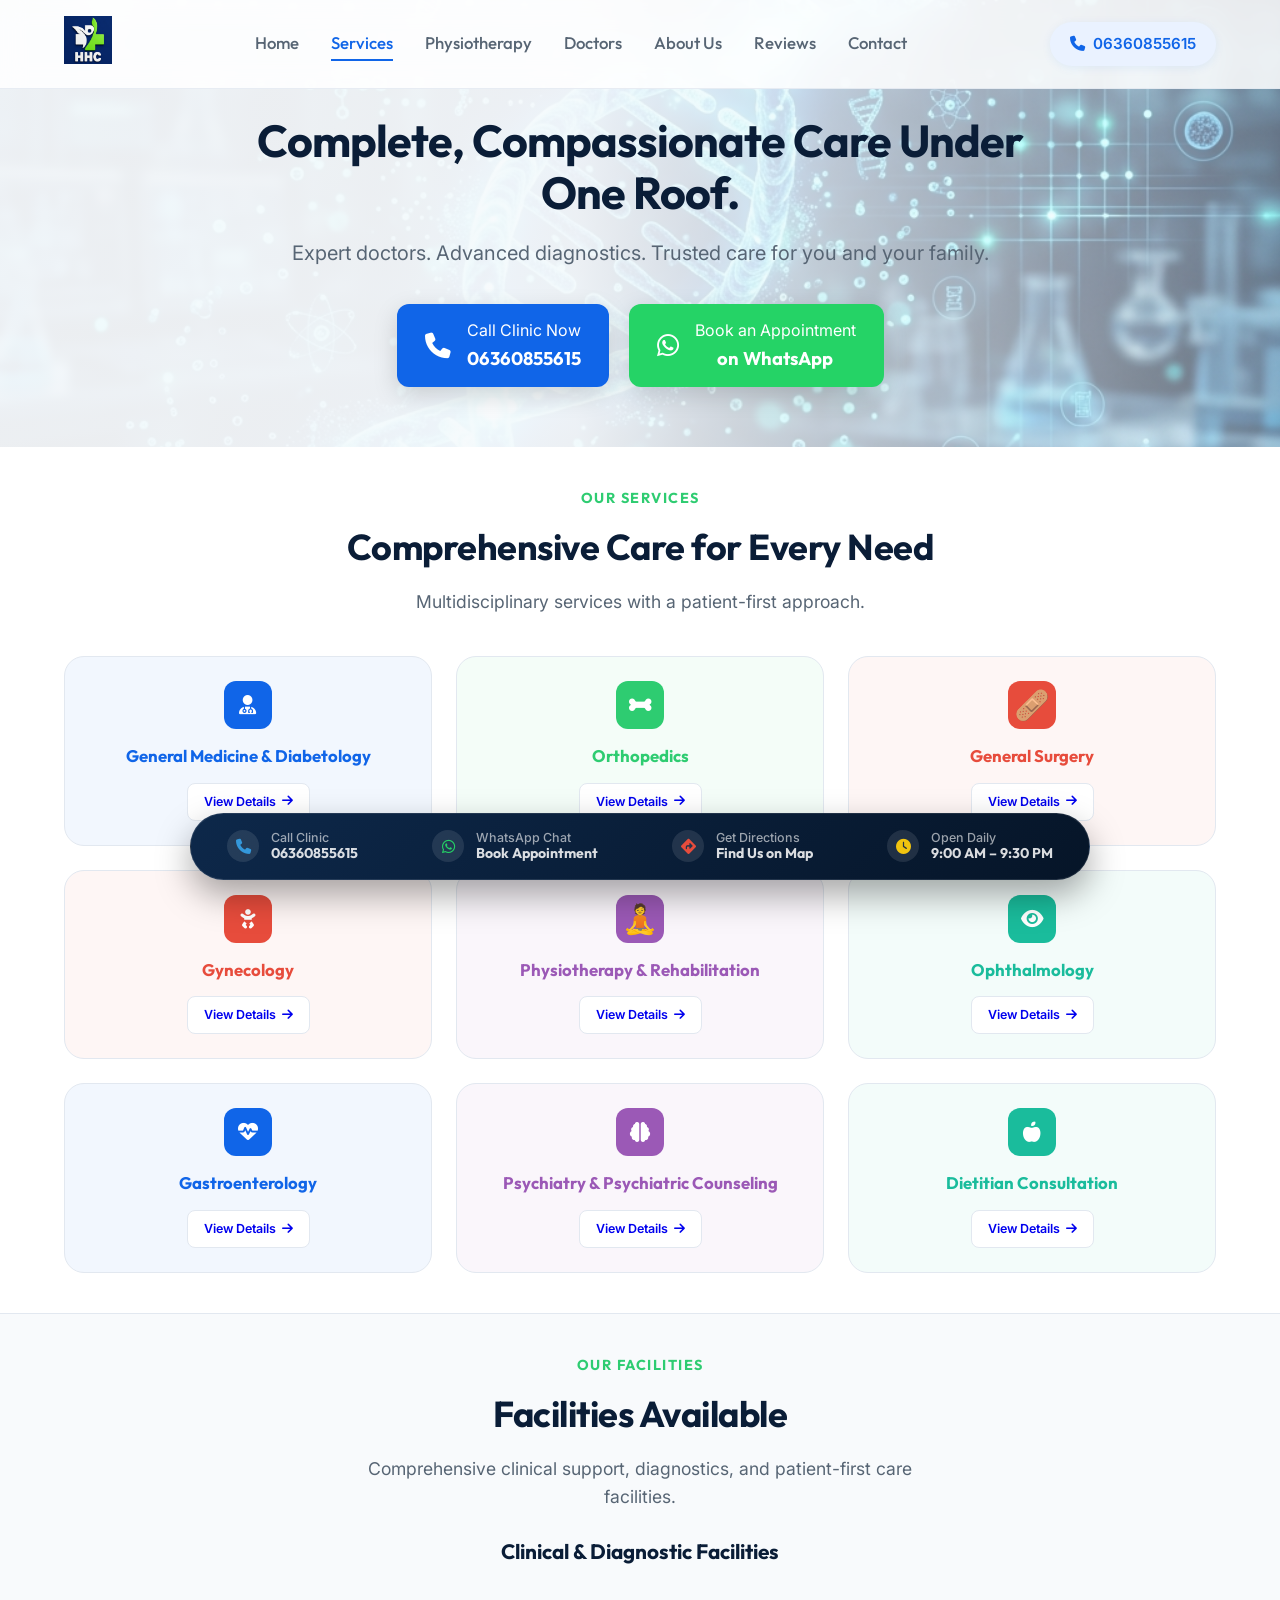
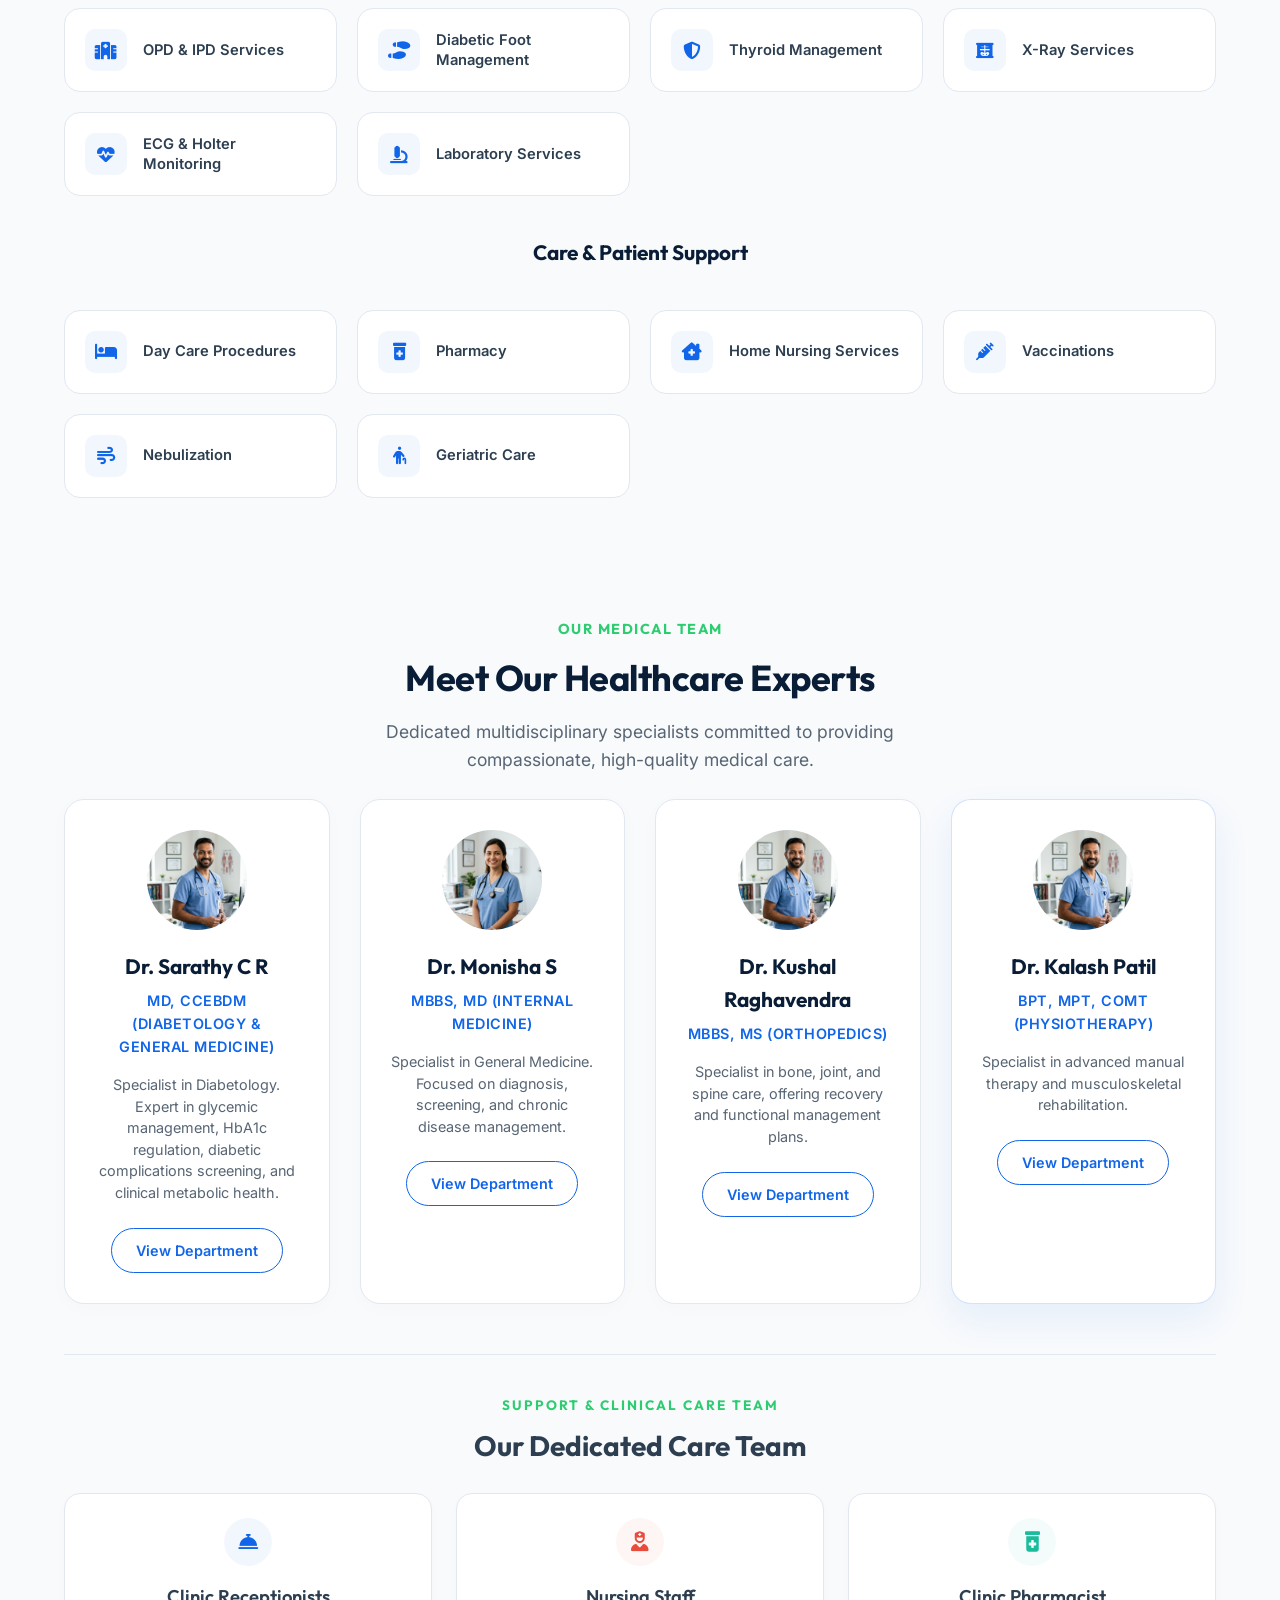
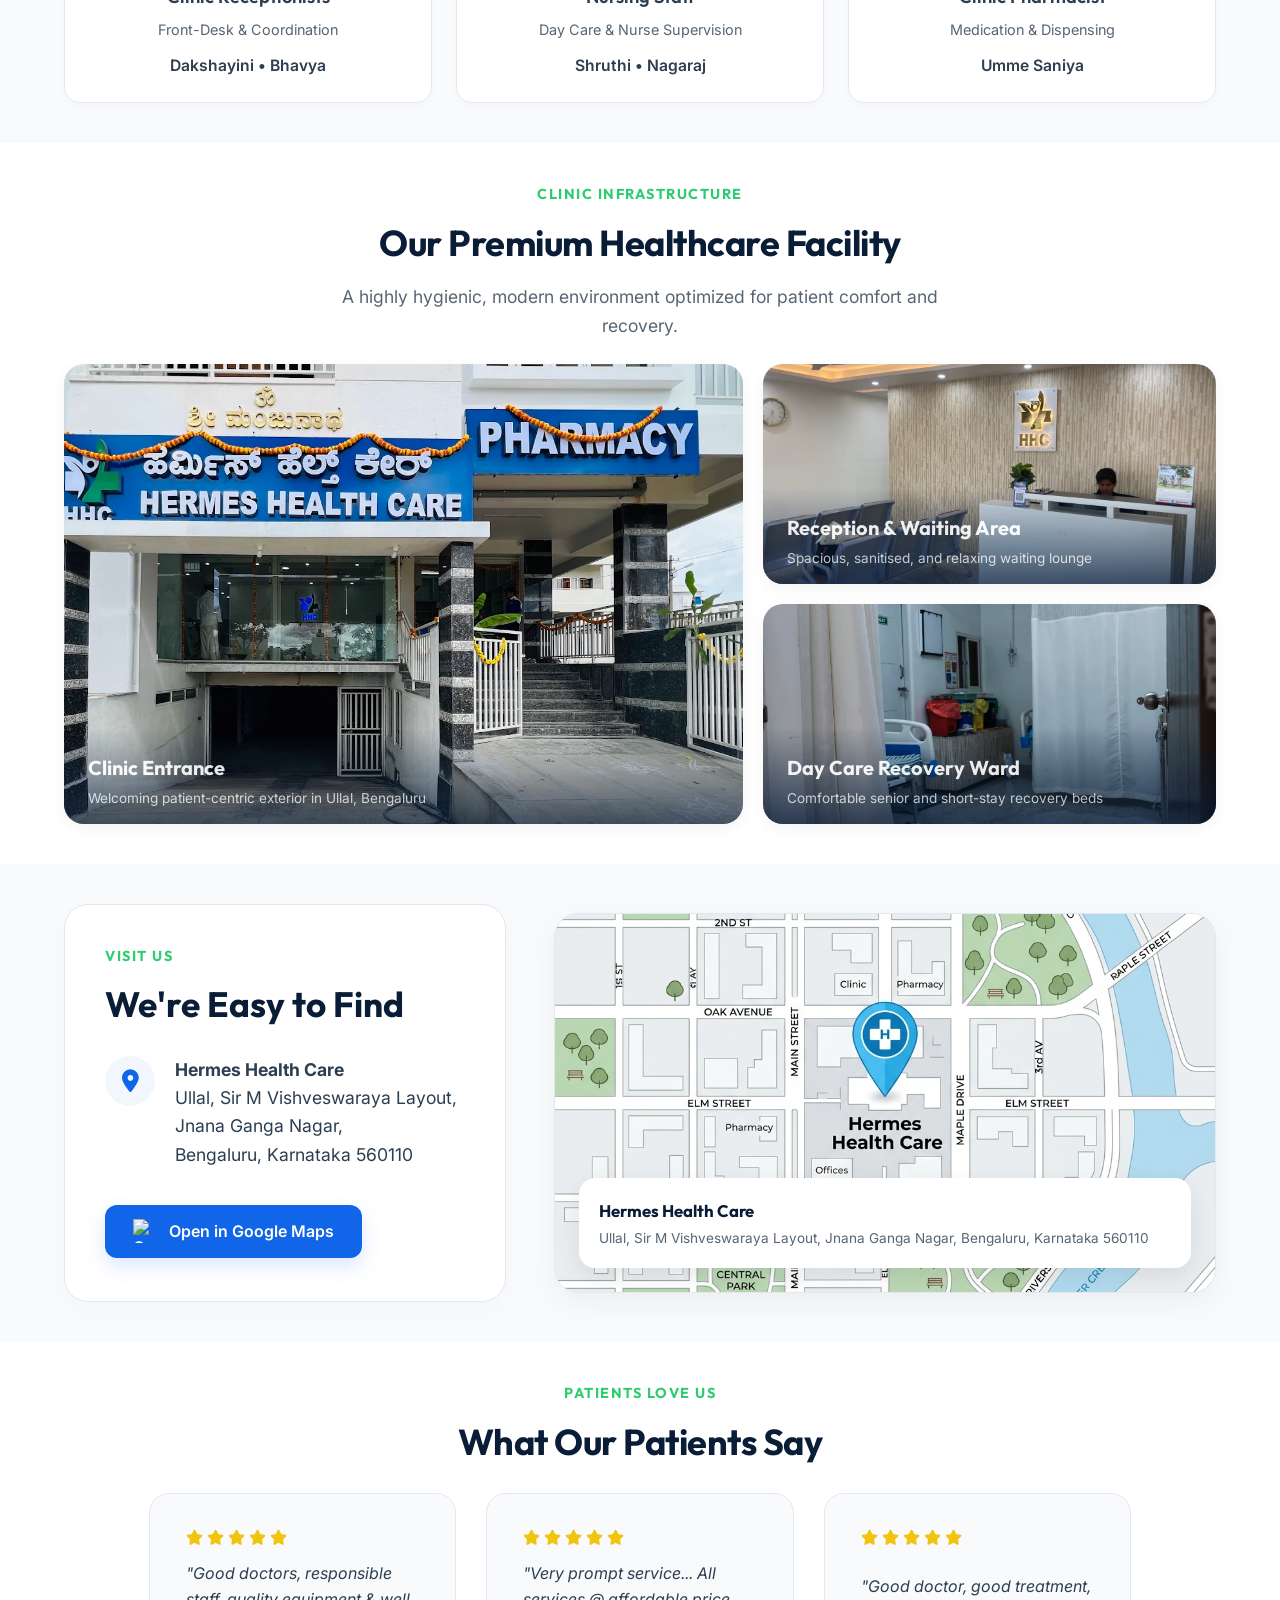
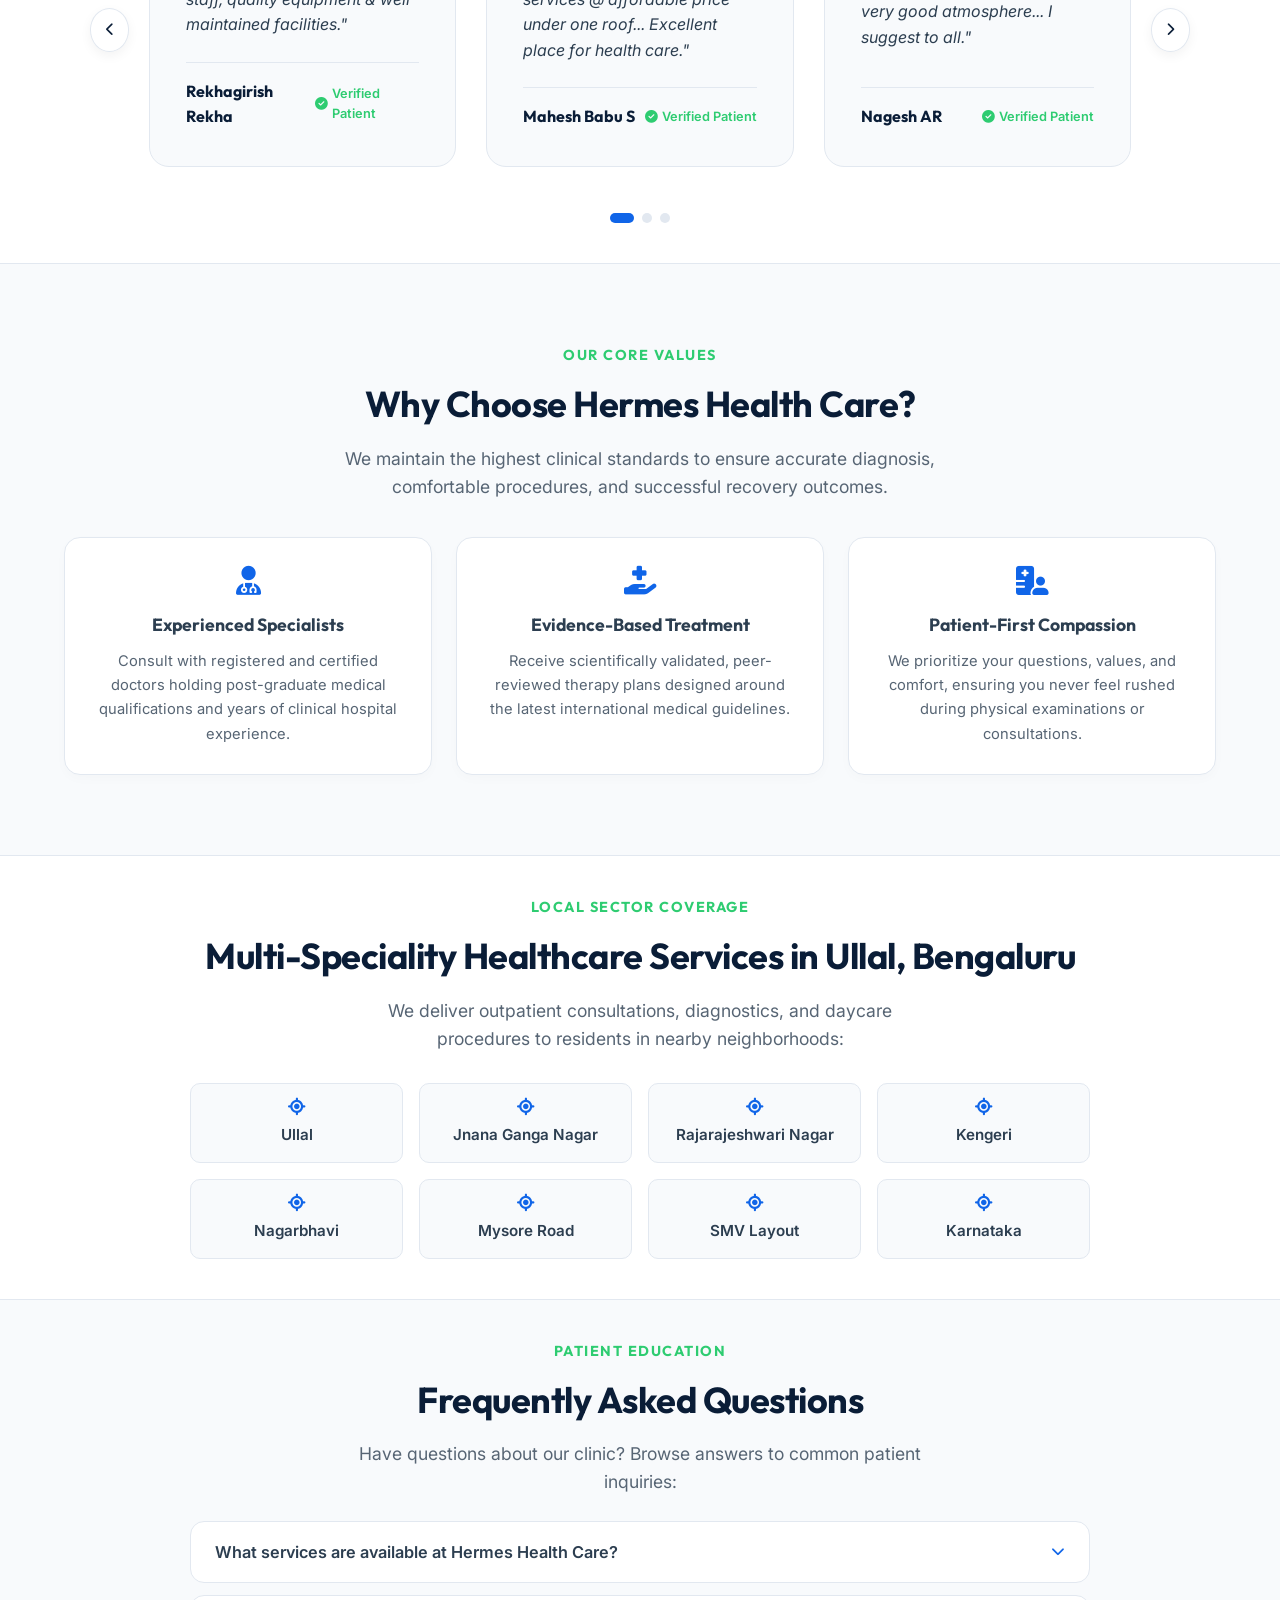
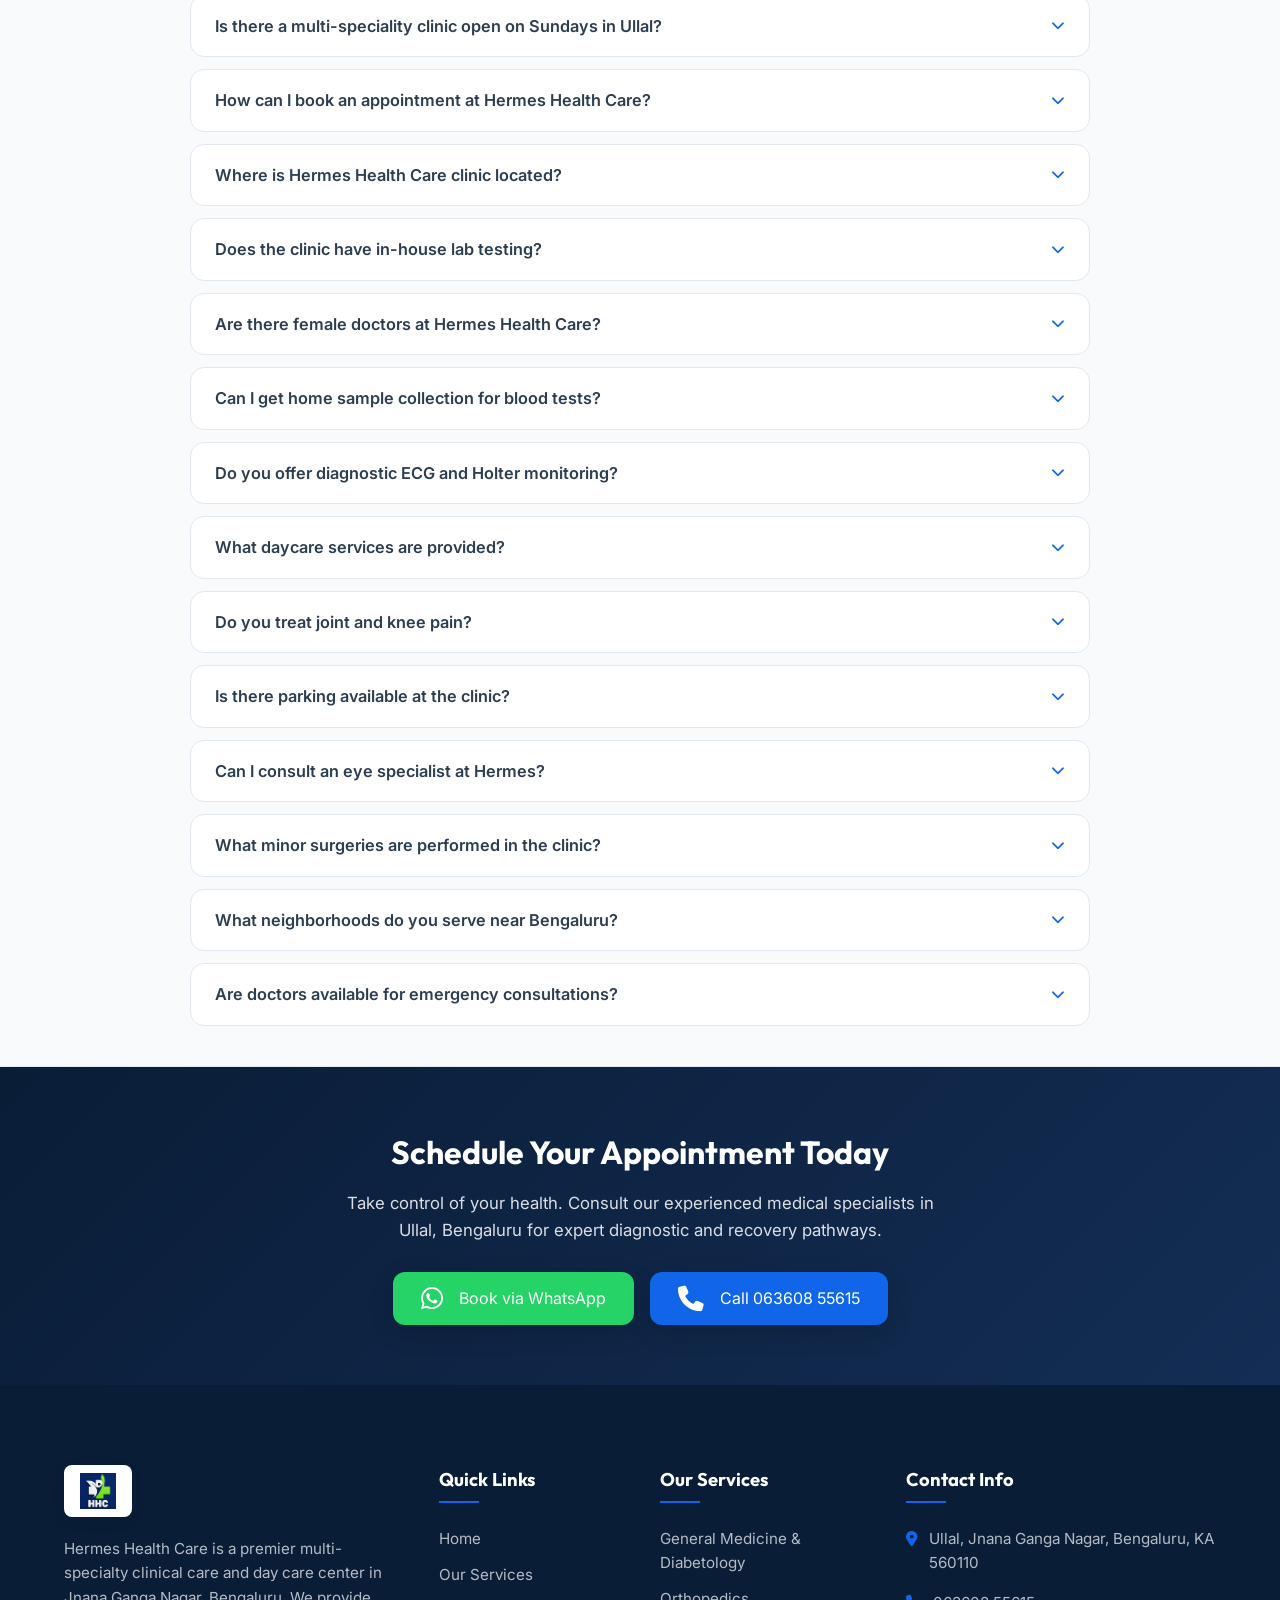
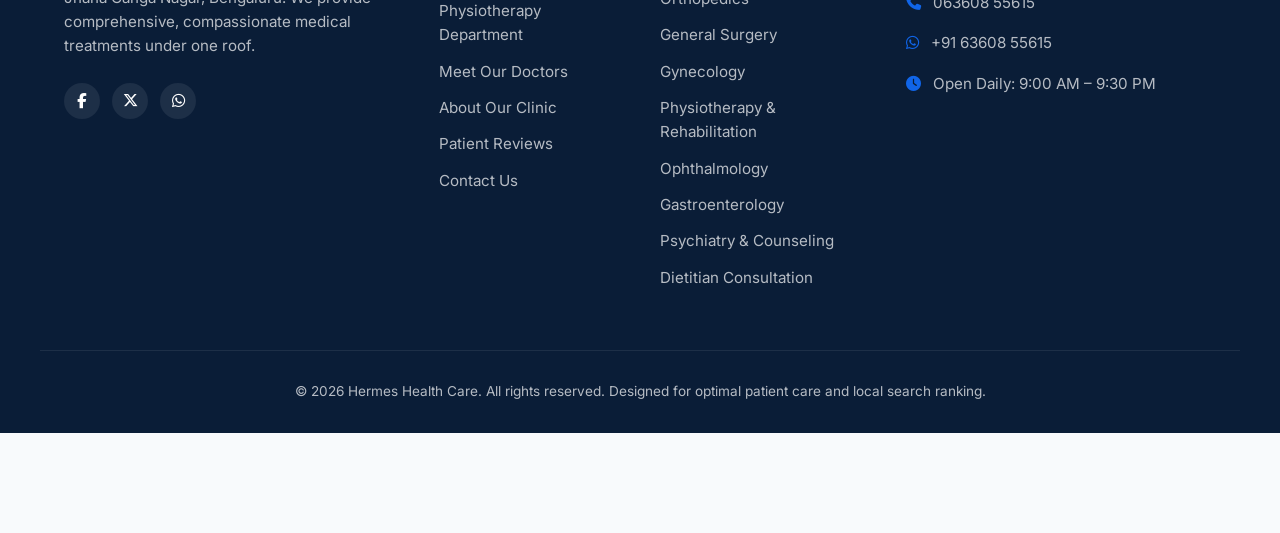
==== commit 33c067a6: "Update website content and add new sections" ====
--- a/index.html
+++ b/index.html
@@ -298,34 +298,6 @@
                         <span>Book an Appointment<br><strong class="btn-subtext">on WhatsApp</strong></span>
                     </a>
                 </div>
-
-                <div class="hero-features">
-                    <div class="feature-badge">
-                        <div class="badge-icon"><i class="fa-solid fa-user-doctor"></i></div>
-                        <span>Multi-speciality Care</span>
-                    </div>
-                    <div class="feature-badge">
-                        <div class="badge-icon"><i class="fa-solid fa-microscope"></i></div>
-                        <span>Advanced Diagnostics</span>
-                    </div>
-                    <div class="feature-badge">
-                        <div class="badge-icon"><i class="fa-solid fa-briefcase-medical"></i></div>
-                        <span>Day Care & Nursing Care</span>
-                    </div>
-                </div>
-            </div>
-            
-            <div class="hero-visual">
-                <!-- Floating Priority Card -->
-                <div class="priority-floating-card">
-                    <div class="priority-icon-wrapper">
-                        <i class="fa-solid fa-heart-pulse"></i>
-                    </div>
-                    <div class="priority-text">
-                        <span class="priority-title">Your Health</span>
-                        <span class="priority-subtitle">Our Priority</span>
-                    </div>
-                </div>
             </div>
         </div>
     </section>
@@ -337,147 +309,138 @@
             <h2 class="section-title">Comprehensive Care for Every Need</h2>
             <p class="section-subtitle">Multidisciplinary services with a patient-first approach.</p>
             
-                <div class="service-card theme-blue">
-                    <div class="card-image-wrapper">
-                        <img src="images/service-physician.png" alt="General physician doctor consulting a patient at Hermes Health Care in Ullal Bengaluru" title="General Physician Consultation - Hermes Health Care" class="service-card-img" loading="lazy">
-                    </div>
-                    <div class="service-card-content">
-                        <div class="service-icon-heading">
-                            <span class="service-icon-bubble"><i class="fa-solid fa-user-doctor"></i></span>
-                            <h3 class="service-card-title">General Physician & Consultation</h3>
-                        </div>
-                        <p class="service-card-description">Preventive check-ups, acute illness care, chronic disease follow-up and referral coordination.</p>
-                        <a href="general-medicine/index.html" class="service-card-arrow" aria-label="View General Medicine Services">
-                            <i class="fa-solid fa-arrow-right"></i>
-                        </a>
-                    </div>
-                </div>
-
-                <div class="service-card theme-green">
-                    <div class="card-image-wrapper">
-                        <img src="images/service-ortho.png" alt="Orthopaedic doctor treating joint pain and back pain at bone clinic in Ullal Bengaluru" title="Orthopaedic Joint & Spine Care - Hermes Health Care" class="service-card-img" loading="lazy">
-                    </div>
-                    <div class="service-card-content">
-                        <div class="service-icon-heading">
-                            <span class="service-icon-bubble"><i class="fa-solid fa-bone"></i></span>
-                            <h3 class="service-card-title">Orthopaedic Care</h3>
-                        </div>
-                        <p class="service-card-description">Bone, joint and spine evaluation with recovery plans tailored to pain, mobility and function.</p>
-                        <a href="orthopaedics/index.html" class="service-card-arrow" aria-label="View Orthopaedic Services">
-                            <i class="fa-solid fa-arrow-right"></i>
-                        </a>
-                    </div>
-                </div>
-
-                <div class="service-card theme-teal">
-                    <div class="card-image-wrapper">
-                        <img src="images/service-diabetes.png" alt="Blood glucose monitoring kit representing diabetes sugar care in Ullal Bengaluru" title="Diabetes & Sugar Care Centre - Hermes Health Care" class="service-card-img" loading="lazy">
-                    </div>
-                    <div class="service-card-content">
-                        <div class="service-icon-heading">
-                            <span class="service-icon-bubble"><i class="fa-solid fa-droplet"></i></span>
-                            <h3 class="service-card-title">Diabetes Centre</h3>
-                        </div>
-                        <p class="service-card-description">Glucose monitoring, lifestyle advice, medication review and long-term diabetic support.</p>
-                        <a href="diabetes/index.html" class="service-card-arrow" aria-label="View Diabetes Centre Services">
-                            <i class="fa-solid fa-arrow-right"></i>
-                        </a>
-                    </div>
-                </div>
-
-                <div class="service-card theme-purple" data-scroll-target="physiotherapy/" role="button" tabindex="0" aria-label="Open physiotherapy services and doctors">
-                    <div class="card-image-wrapper">
-                        <img src="images/service-physio.png" alt="Physiotherapist performing rehabilitation therapy for muscle recovery in Ullal Bengaluru" title="Physiotherapy & Rehabilitation - Hermes Health Care" class="service-card-img" loading="lazy">
-                    </div>
-                    <div class="service-card-content">
-                        <div class="service-icon-heading">
-                            <span class="service-icon-bubble"><i class="fa-solid fa-person-walking-rehab"></i></span>
-                            <h3 class="service-card-title">Physiotherapy Unit</h3>
-                        </div>
-                        <p class="service-card-description">Rehabilitation for pain, posture, mobility and recovery with evidence-based therapy.</p>
-                        <a href="physiotherapy/index.html" class="service-card-arrow" aria-label="View Physiotherapy Services">
-                            <i class="fa-solid fa-arrow-right"></i>
-                        </a>
-                    </div>
-                </div>
-
-                <div class="service-card theme-orange">
-                    <div class="card-image-wrapper">
-                        <img src="images/service-diagnostics.png" alt="Pathology blood test lab and centrifuge tubes at diagnostic centre in Ullal Bengaluru" title="Pathology & Diagnostic Centre - Hermes Health Care" class="service-card-img" loading="lazy">
-                    </div>
-                    <div class="service-card-content">
-                        <div class="service-icon-heading">
-                            <span class="service-icon-bubble"><i class="fa-solid fa-flask"></i></span>
-                            <h3 class="service-card-title">Lab & Diagnostic Centre</h3>
-                        </div>
-                        <p class="service-card-description">In-house pathology, ECGs, Portable X-Rays, Holter Monitoring, screenings and fast reports.</p>
-                        <a href="diagnostics/index.html" class="service-card-arrow" aria-label="View Lab & Diagnostic Services">
-                            <i class="fa-solid fa-arrow-right"></i>
-                        </a>
-                    </div>
-                </div>
-
-                <div class="service-card theme-pink">
-                    <div class="card-image-wrapper">
-                        <img src="images/service-daycare.png" alt="Daycare recovery room beds under nursing supervision at Hermes Health Care in Ullal Bengaluru" title="Day Care Centre & Nursing Care - Hermes Health Care" class="service-card-img" loading="lazy">
-                    </div>
-                    <div class="service-card-content">
-                        <div class="service-icon-heading">
-                            <span class="service-icon-bubble"><i class="fa-solid fa-bed"></i></span>
-                            <h3 class="service-card-title">Day Care Centre & Nursing Care</h3>
-                        </div>
-                        <p class="service-card-description">Short-stay monitoring, IV care, wound care and nursing supervision for recovery.</p>
-                        <a href="daycare-nursing/index.html" class="service-card-arrow" aria-label="View Day Care & Nursing Services">
-                            <i class="fa-solid fa-arrow-right"></i>
-                        </a>
-                    </div>
-                </div>
-
-                <div class="service-card theme-pink">
-                    <div class="card-image-wrapper">
-                        <img src="images/service-daycare.png" alt="Obstetrics and maternity ward representing lady gynecologist consults in Ullal Bengaluru" title="Gynecology & Fertility Care - Hermes Health Care" class="service-card-img" loading="lazy">
-                    </div>
-                    <div class="service-card-content">
-                        <div class="service-icon-heading">
-                            <span class="service-icon-bubble"><i class="fa-solid fa-baby"></i></span>
-                            <h3 class="service-card-title">Obstetrics & Gynecology</h3>
-                        </div>
-                        <p class="service-card-description">Pregnancy care, fertility treatments, PCOD management, and comprehensive women's diagnostics.</p>
-                        <a href="gynecology/index.html" class="service-card-arrow" aria-label="View Gynecology & Fertility Services">
-                            <i class="fa-solid fa-arrow-right"></i>
-                        </a>
-                    </div>
-                </div>
-
-                <div class="service-card theme-orange">
-                    <div class="card-image-wrapper">
-                        <img src="images/service-diagnostics.png" alt="Eye specialist testing vision at ophthalmology clinic in Ullal Bengaluru" title="Ophthalmology Eye Clinic - Hermes Health Care" class="service-card-img" loading="lazy">
-                    </div>
-                    <div class="service-card-content">
-                        <div class="service-icon-heading">
-                            <span class="service-icon-bubble"><i class="fa-solid fa-eye"></i></span>
-                            <h3 class="service-card-title">Ophthalmology (Eye Care)</h3>
-                        </div>
-                        <p class="service-card-description">Comprehensive vision tests, dry eye therapies, glaucoma mapping, and cataract screenings.</p>
-                        <a href="ophthalmology/index.html" class="service-card-arrow" aria-label="View Ophthalmology Eye Services">
-                            <i class="fa-solid fa-arrow-right"></i>
-                        </a>
-                    </div>
-                </div>
-
-                <div class="service-card theme-blue">
-                    <div class="card-image-wrapper">
-                        <img src="images/service-physician.png" alt="Gastroenterologist stomach clinical consultation at digestive clinic in Ullal Bengaluru" title="Gastroenterology Digestive Health - Hermes Health Care" class="service-card-img" loading="lazy">
-                    </div>
-                    <div class="service-card-content">
-                        <div class="service-icon-heading">
-                            <span class="service-icon-bubble"><i class="fa-solid fa-heart-pulse"></i></span>
-                            <h3 class="service-card-title">Gastroenterology</h3>
-                        </div>
-                        <p class="service-card-description">Medical diagnosis and treatment for stomach acidity, liver conditions, and endoscopy consultations.</p>
-                        <a href="gastroenterology/index.html" class="service-card-arrow" aria-label="View Gastroenterology Services">
-                            <i class="fa-solid fa-arrow-right"></i>
-                        </a>
+            <div class="services-grid">
+                <!-- 1. General Medicine & Diabetology -->
+                <a href="general-medicine/index.html" class="service-card theme-blue" aria-label="General Medicine & Diabetology Details">
+                    <span class="service-icon-bubble"><i class="fa-solid fa-user-doctor"></i></span>
+                    <h3 class="service-card-title">General Medicine & Diabetology</h3>
+                    <span class="btn-service-details">View Details <i class="fa-solid fa-arrow-right"></i></span>
+                </a>
+
+                <!-- 2. Orthopedics -->
+                <a href="orthopaedics/index.html" class="service-card theme-green" aria-label="Orthopedics Details">
+                    <span class="service-icon-bubble"><i class="fa-solid fa-bone"></i></span>
+                    <h3 class="service-card-title">Orthopedics</h3>
+                    <span class="btn-service-details">View Details <i class="fa-solid fa-arrow-right"></i></span>
+                </a>
+
+                <!-- 3. General Surgery -->
+                <a href="general-surgery/index.html" class="service-card theme-pink" aria-label="General Surgery Details">
+                    <span class="service-icon-bubble" style="font-size: 1.8rem; display: flex; align-items: center; justify-content: center;">🩹</span>
+                    <h3 class="service-card-title">General Surgery</h3>
+                    <span class="btn-service-details">View Details <i class="fa-solid fa-arrow-right"></i></span>
+                </a>
+
+                <!-- 4. Gynecology -->
+                <a href="gynecology/index.html" class="service-card theme-pink" aria-label="Gynecology Details">
+                    <span class="service-icon-bubble"><i class="fa-solid fa-baby"></i></span>
+                    <h3 class="service-card-title">Gynecology</h3>
+                    <span class="btn-service-details">View Details <i class="fa-solid fa-arrow-right"></i></span>
+                </a>
+
+                <!-- 5. Physiotherapy & Rehabilitation -->
+                <a href="physiotherapy/index.html" class="service-card theme-purple" aria-label="Physiotherapy & Rehabilitation Details">
+                    <span class="service-icon-bubble" style="font-size: 1.8rem; display: flex; align-items: center; justify-content: center;">🧘</span>
+                    <h3 class="service-card-title">Physiotherapy & Rehabilitation</h3>
+                    <span class="btn-service-details">View Details <i class="fa-solid fa-arrow-right"></i></span>
+                </a>
+
+                <!-- 6. Ophthalmology -->
+                <a href="ophthalmology/index.html" class="service-card theme-teal" aria-label="Ophthalmology Details">
+                    <span class="service-icon-bubble"><i class="fa-solid fa-eye"></i></span>
+                    <h3 class="service-card-title">Ophthalmology</h3>
+                    <span class="btn-service-details">View Details <i class="fa-solid fa-arrow-right"></i></span>
+                </a>
+
+                <!-- 7. Gastroenterology -->
+                <a href="gastroenterology/index.html" class="service-card theme-blue" aria-label="Gastroenterology Details">
+                    <span class="service-icon-bubble"><i class="fa-solid fa-heart-pulse"></i></span>
+                    <h3 class="service-card-title">Gastroenterology</h3>
+                    <span class="btn-service-details">View Details <i class="fa-solid fa-arrow-right"></i></span>
+                </a>
+
+                <!-- 8. Psychiatry & Psychiatric Counseling -->
+                <a href="psychiatry/index.html" class="service-card theme-purple" aria-label="Psychiatry & Psychiatric Counseling Details">
+                    <span class="service-icon-bubble"><i class="fa-solid fa-brain"></i></span>
+                    <h3 class="service-card-title">Psychiatry & Psychiatric Counseling</h3>
+                    <span class="btn-service-details">View Details <i class="fa-solid fa-arrow-right"></i></span>
+                </a>
+
+                <!-- 9. Dietitian Consultation -->
+                <a href="dietitian/index.html" class="service-card theme-teal" aria-label="Dietitian Consultation Details">
+                    <span class="service-icon-bubble"><i class="fa-solid fa-apple-whole"></i></span>
+                    <h3 class="service-card-title">Dietitian Consultation</h3>
+                    <span class="btn-service-details">View Details <i class="fa-solid fa-arrow-right"></i></span>
+                </a>
+            </div>
+        </div>
+    </section>
+
+    <!-- Facilities Section -->
+    <section class="facilities-section" id="facilities">
+        <div class="section-container">
+            <span class="section-tagline">OUR FACILITIES</span>
+            <h2 class="section-title">Facilities Available</h2>
+            <p class="section-subtitle">Comprehensive clinical support, diagnostics, and patient-first care facilities.</p>
+            
+            <!-- Subsection 1: Medical & Diagnostic Facilities -->
+            <div class="facility-subsection" style="margin-bottom: 40px;">
+                <h3 class="facility-sub-title" style="font-size: 1.3rem; font-family: 'Outfit', sans-serif; font-weight: 700; color: var(--color-secondary); margin-bottom: 20px; text-align: center;">Clinical & Diagnostic Facilities</h3>
+                <div class="facilities-grid">
+                    <div class="facility-card">
+                        <span class="facility-icon-wrapper"><i class="fa-solid fa-hospital"></i></span>
+                        <span class="facility-name">OPD & IPD Services</span>
+                    </div>
+                    <div class="facility-card">
+                        <span class="facility-icon-wrapper"><i class="fa-solid fa-shoe-prints"></i></span>
+                        <span class="facility-name">Diabetic Foot Management</span>
+                    </div>
+                    <div class="facility-card">
+                        <span class="facility-icon-wrapper"><i class="fa-solid fa-shield-halved"></i></span>
+                        <span class="facility-name">Thyroid Management</span>
+                    </div>
+                    <div class="facility-card">
+                        <span class="facility-icon-wrapper"><i class="fa-solid fa-x-ray"></i></span>
+                        <span class="facility-name">X-Ray Services</span>
+                    </div>
+                    <div class="facility-card">
+                        <span class="facility-icon-wrapper"><i class="fa-solid fa-heart-pulse"></i></span>
+                        <span class="facility-name">ECG & Holter Monitoring</span>
+                    </div>
+                    <div class="facility-card">
+                        <span class="facility-icon-wrapper"><i class="fa-solid fa-microscope"></i></span>
+                        <span class="facility-name">Laboratory Services</span>
+                    </div>
+                </div>
+            </div>
+            
+            <!-- Subsection 2: Care & Support Services -->
+            <div class="facility-subsection">
+                <h3 class="facility-sub-title" style="font-size: 1.3rem; font-family: 'Outfit', sans-serif; font-weight: 700; color: var(--color-secondary); margin-bottom: 20px; text-align: center;">Care & Patient Support</h3>
+                <div class="facilities-grid">
+                    <div class="facility-card">
+                        <span class="facility-icon-wrapper"><i class="fa-solid fa-bed"></i></span>
+                        <span class="facility-name">Day Care Procedures</span>
+                    </div>
+                    <div class="facility-card">
+                        <span class="facility-icon-wrapper"><i class="fa-solid fa-prescription-bottle-medical"></i></span>
+                        <span class="facility-name">Pharmacy</span>
+                    </div>
+                    <div class="facility-card">
+                        <span class="facility-icon-wrapper"><i class="fa-solid fa-house-chimney-medical"></i></span>
+                        <span class="facility-name">Home Nursing Services</span>
+                    </div>
+                    <div class="facility-card">
+                        <span class="facility-icon-wrapper"><i class="fa-solid fa-syringe"></i></span>
+                        <span class="facility-name">Vaccinations</span>
+                    </div>
+                    <div class="facility-card">
+                        <span class="facility-icon-wrapper"><i class="fa-solid fa-wind"></i></span>
+                        <span class="facility-name">Nebulization</span>
+                    </div>
+                    <div class="facility-card">
+                        <span class="facility-icon-wrapper"><i class="fa-solid fa-person-cane"></i></span>
+                        <span class="facility-name">Geriatric Care</span>
                     </div>
                 </div>
             </div>
@@ -494,7 +457,20 @@
             <p class="section-subtitle">Dedicated multidisciplinary specialists committed to providing compassionate, high-quality medical care.</p>
             
             <div class="doctors-grid">
-                <!-- Doctor 1: Dr. Monisha S -->
+                <!-- Doctor 1: Dr. Sarathy C R -->
+                <div class="doctor-card">
+                    <div class="doctor-avatar-wrapper">
+                        <img src="images/doctor-male-clinical.png" alt="Dr. Sarathy C R — Diabetologist & General Medicine Specialist at Hermes Health Care in Ullal Bengaluru" title="Dr. Sarathy C R - Diabetologist" class="doctor-avatar-img" loading="lazy">
+                    </div>
+                    <div class="doctor-info">
+                        <h3 class="doctor-name">Dr. Sarathy C R</h3>
+                        <span class="doctor-specialty">MD, CCEBDM (Diabetology & General Medicine)</span>
+                        <p class="doctor-bio">Specialist in Diabetology. Expert in glycemic management, HbA1c regulation, diabetic complications screening, and clinical metabolic health.</p>
+                        <a href="general-medicine/index.html" class="btn-doctor-book">View Department</a>
+                    </div>
+                </div>
+
+                <!-- Doctor 2: Dr. Monisha S -->
                 <div class="doctor-card">
                     <div class="doctor-avatar-wrapper">
                         <img src="images/doctor-female-clinical.png" alt="Dr. Monisha S — General Medicine Physician at Hermes Health Care in Ullal Bengaluru" title="Dr. Monisha S - General Medicine Doctor" class="doctor-avatar-img" loading="lazy">
@@ -507,7 +483,7 @@
                     </div>
                 </div>
 
-                <!-- Doctor 2: Dr. Kushal Raghavendra -->
+                <!-- Doctor 3: Dr. Kushal Raghavendra -->
                 <div class="doctor-card">
                     <div class="doctor-avatar-wrapper">
                         <img src="images/doctor-male-clinical.png" alt="Dr. Kushal Raghavendra — Orthopaedic Surgeon at Hermes Health Care in Ullal Bengaluru" title="Dr. Kushal Raghavendra - Orthopaedic Doctor" class="doctor-avatar-img" loading="lazy">
@@ -520,7 +496,7 @@
                     </div>
                 </div>
 
-                <!-- Doctor 3: Dr. Kalash Patil -->
+                <!-- Doctor 4: Dr. Kalash Patil -->
                 <div class="doctor-card doctor-card-featured">
                     <div class="doctor-avatar-wrapper">
                         <img src="images/doctor-male-clinical.png" alt="Dr. Kalash Patil — Physiotherapy and Manual Therapy Specialist at Hermes Health Care in Ullal Bengaluru" title="Dr. Kalash Patil - Physiotherapy Doctor" class="doctor-avatar-img" loading="lazy">
@@ -982,15 +958,15 @@
             <div class="footer-services-col">
                 <h4 class="footer-col-title">Our Services</h4>
                 <ul class="footer-links">
-                    <li><a href="general-medicine/index.html">General Medicine</a></li>
-                    <li><a href="orthopaedics/index.html">Orthopaedic Care</a></li>
-                    <li><a href="diabetes/index.html">Diabetes Centre</a></li>
-                    <li><a href="physiotherapy/index.html">Physiotherapy Unit</a></li>
-                    <li><a href="diagnostics/index.html">Lab & Diagnostics</a></li>
-                    <li><a href="daycare-nursing/index.html">Day Care & Surgery</a></li>
-                    <li><a href="gynecology/index.html">Gynecology & Fertility</a></li>
+                    <li><a href="general-medicine/index.html">General Medicine & Diabetology</a></li>
+                    <li><a href="orthopaedics/index.html">Orthopedics</a></li>
+                    <li><a href="general-surgery/index.html">General Surgery</a></li>
+                    <li><a href="gynecology/index.html">Gynecology</a></li>
+                    <li><a href="physiotherapy/index.html">Physiotherapy & Rehabilitation</a></li>
+                    <li><a href="ophthalmology/index.html">Ophthalmology</a></li>
                     <li><a href="gastroenterology/index.html">Gastroenterology</a></li>
-                    <li><a href="ophthalmology/index.html">Ophthalmology</a></li>
+                    <li><a href="psychiatry/index.html">Psychiatry & Counseling</a></li>
+                    <li><a href="dietitian/index.html">Dietitian Consultation</a></li>
                 </ul>
             </div>
             <div class="footer-contact-col">
--- a/styles.css
+++ b/styles.css
@@ -40,7 +40,7 @@
     --font-body: 'Inter', sans-serif;
 
     /* Spacing */
-    --section-padding: 80px 0;
+    --section-padding: 40px 0;
     --container-max-width: 1200px;
 }
 
@@ -51,6 +51,10 @@
     box-sizing: border-box;
 }
 
+html, body {
+    overflow-x: hidden;
+}
+
 html {
     scroll-behavior: smooth;
     font-size: 16px;
@@ -61,7 +65,6 @@
     background-color: var(--color-bg-light);
     color: var(--color-text-dark);
     line-height: 1.6;
-    overflow-x: hidden;
     padding-bottom: 100px; /* Space for the bottom sticky bar */
 }
 
@@ -102,7 +105,7 @@
     font-size: 1.1rem;
     color: var(--color-text-muted);
     text-align: center;
-    margin-bottom: 48px;
+    margin-bottom: 24px;
     max-width: 600px;
     margin-left: auto;
     margin-right: auto;
@@ -234,8 +237,8 @@
 /* 4. Hero Section */
 .hero-section {
     position: relative;
-    padding-top: 140px;
-    padding-bottom: 100px;
+    padding-top: 115px;
+    padding-bottom: 60px;
     background-size: cover;
     background-position: right center;
     background-repeat: no-repeat;
@@ -258,28 +261,28 @@
     max-width: var(--container-max-width);
     margin: 0 auto;
     padding: 0 24px;
-    display: grid;
-    grid-template-columns: 1.2fr 0.8fr;
-    align-items: center;
-    gap: 48px;
+    display: flex;
+    flex-direction: column;
+    align-items: center;
+    text-align: center;
 }
 
 .hero-content {
-    max-width: 680px;
+    max-width: 800px;
 }
 
 .hero-title {
-    font-size: 3.5rem;
+    font-size: 2.8rem;
     line-height: 1.15;
     color: var(--color-secondary);
     margin-bottom: 20px;
-    letter-spacing: -1.5px;
+    letter-spacing: -1px;
 }
 
 .hero-subtitle {
     font-size: 1.25rem;
     color: var(--color-text-muted);
-    margin-bottom: 40px;
+    margin-bottom: 36px;
     line-height: 1.5;
 }
 
@@ -287,7 +290,8 @@
     display: flex;
     flex-wrap: wrap;
     gap: 20px;
-    margin-bottom: 48px;
+    justify-content: center;
+    margin-bottom: 0;
 }
 
 .btn-hero-call,
@@ -432,127 +436,418 @@
 .services-grid {
     display: grid;
     grid-template-columns: repeat(3, 1fr);
-    gap: 30px;
-}
-
-/* Service Card Design matching specific layouts */
+    gap: 24px;
+    margin-top: 40px;
+}
+
+/* Service Card Design - Clean, vertical, no description */
 .service-card {
     background-color: var(--color-bg-light);
     border-radius: 20px;
-    overflow: hidden;
-    box-shadow: 0 4px 20px rgba(0, 0, 0, 0.02);
+    padding: 24px;
     border: 1px solid var(--color-border);
     display: flex;
-    transition: all 0.3s ease;
-    min-height: 220px;
+    flex-direction: column;
+    align-items: center;
+    text-align: center;
+    transition: all 0.3s cubic-bezier(0.4, 0, 0.2, 1);
+    min-height: 160px;
+    justify-content: center;
+    text-decoration: none;
+    cursor: pointer;
 }
 
 .service-card:hover {
-    transform: translateY(-8px);
-    box-shadow: 0 12px 30px rgba(16, 101, 232, 0.08);
-}
-
-.service-card[data-scroll-target] {
-    cursor: pointer;
-}
-
-.service-card[data-scroll-target]:focus-visible {
-    outline: 3px solid rgba(16, 101, 232, 0.25);
-    outline-offset: 4px;
-}
-
-/* Alternating directions to match mockup layout */
-.service-card.theme-blue,
-.service-card.theme-purple {
-    flex-direction: row;
-}
-
-.service-card.theme-green,
-.service-card.theme-teal,
-.service-card.theme-orange,
-.service-card.theme-pink {
-    flex-direction: row-reverse;
-}
-
-.card-image-wrapper {
-    width: 42%;
-    position: relative;
-    overflow: hidden;
-}
-
-.service-card-img {
-    width: 100%;
-    height: 100%;
-    object-fit: cover;
-    transition: transform 0.5s ease;
-}
-
-.service-card:hover .service-card-img {
-    transform: scale(1.08);
-}
-
-.service-card-content {
-    width: 58%;
-    padding: 24px;
-    display: flex;
-    flex-direction: column;
-    justify-content: space-between;
-    position: relative;
-}
-
-.service-icon-heading {
-    display: flex;
-    flex-direction: column;
-    gap: 12px;
+    transform: translateY(-6px);
+    box-shadow: 0 10px 25px rgba(16, 101, 232, 0.08);
+    border-color: rgba(16, 101, 232, 0.15);
 }
 
 .service-icon-bubble {
-    width: 40px;
-    height: 40px;
-    border-radius: 50%;
+    width: 48px;
+    height: 48px;
+    border-radius: 12px;
     display: flex;
     align-items: center;
     justify-content: center;
-    font-size: 1.1rem;
+    font-size: 1.25rem;
     color: var(--color-bg-white);
+    margin-bottom: 16px;
+    transition: transform 0.3s ease;
+}
+
+.service-card:hover .service-icon-bubble {
+    transform: scale(1.1);
 }
 
 .service-card-title {
-    font-size: 1.2rem;
+    font-size: 1.05rem;
+    font-weight: 700;
     line-height: 1.3;
-    font-weight: 700;
-}
-
-.service-card-description {
-    font-size: 0.88rem;
-    color: var(--color-text-muted);
-    margin-top: 8px;
-    line-height: 1.5;
-    margin-bottom: 24px;
-}
-
-.service-card-arrow {
-    position: absolute;
-    bottom: 20px;
-    right: 20px;
-    width: 36px;
-    height: 36px;
-    border-radius: 50%;
+    margin-bottom: 16px;
+    color: var(--color-text-main);
+    font-family: var(--font-heading);
+}
+
+.btn-service-details {
+    display: inline-flex;
+    align-items: center;
+    justify-content: center;
+    gap: 6px;
+    padding: 8px 16px;
+    border-radius: 8px;
+    font-size: 0.78rem;
+    font-weight: 600;
+    text-decoration: none;
+    transition: all 0.25s ease;
+    border: 1px solid var(--color-border);
     background-color: var(--color-bg-white);
-    color: var(--color-text-dark);
-    display: flex;
-    align-items: center;
-    justify-content: center;
-    border: 1px solid var(--color-border);
-    transition: all 0.3s ease;
-    box-shadow: 0 4px 10px rgba(0, 0, 0, 0.05);
-}
-
-.service-card:hover .service-card-arrow {
+    color: var(--color-text-main);
+    margin-top: auto;
+}
+
+.service-card:hover .btn-service-details {
     background-color: var(--color-primary);
     color: var(--color-bg-white);
     border-color: var(--color-primary);
 }
+
+/* 6. Facilities Section */
+.facilities-section {
+    padding: var(--section-padding);
+    background-color: var(--color-bg-light);
+    border-top: 1px solid var(--color-border);
+}
+
+.facilities-grid {
+    display: grid;
+    grid-template-columns: repeat(4, 1fr);
+    gap: 20px;
+    margin-top: 40px;
+}
+
+.facility-card {
+    background-color: var(--color-bg-white);
+    border-radius: 16px;
+    padding: 20px;
+    border: 1px solid var(--color-border);
+    display: flex;
+    align-items: center;
+    gap: 16px;
+    transition: all 0.3s ease;
+}
+
+.facility-card:hover {
+    transform: translateY(-4px);
+    box-shadow: 0 8px 24px rgba(0, 0, 0, 0.04);
+    border-color: rgba(16, 101, 232, 0.15);
+}
+
+.facility-icon-wrapper {
+    width: 42px;
+    height: 42px;
+    border-radius: 10px;
+    background-color: var(--theme-blue-light);
+    color: var(--theme-blue);
+    display: flex;
+    align-items: center;
+    justify-content: center;
+    font-size: 1.1rem;
+    flex-shrink: 0;
+}
+
+.facility-name {
+    font-size: 0.92rem;
+    font-weight: 600;
+    color: var(--color-text-main);
+    line-height: 1.4;
+}
+
+/* Facility Subsection Styles */
+.facility-subsection {
+    margin-bottom: 40px;
+}
+
+.facility-sub-title {
+    font-size: 1.3rem;
+    font-family: 'Outfit', sans-serif;
+    font-weight: 700;
+    color: var(--color-secondary);
+    margin-bottom: 20px;
+    text-align: center;
+}
+
+/* Physiotherapy Services Grid (Desktop) */
+.physio-services-grid {
+    display: grid;
+    grid-template-columns: repeat(4, 1fr);
+    gap: 16px;
+    margin-top: 30px;
+}
+
+.physio-service-card {
+    background-color: var(--color-bg-white);
+    border-radius: 16px;
+    padding: 20px 12px;
+    border: 1px solid var(--color-border);
+    display: flex;
+    flex-direction: column;
+    align-items: center;
+    text-align: center;
+    transition: all 0.3s ease;
+    justify-content: center;
+    min-height: 120px;
+}
+
+.physio-service-card:hover {
+    transform: translateY(-4px);
+    box-shadow: 0 8px 24px rgba(0, 0, 0, 0.05);
+    border-color: rgba(16, 101, 232, 0.2);
+}
+
+.physio-service-card-icon {
+    font-size: 1.8rem;
+    margin-bottom: 8px;
+    display: flex;
+    align-items: center;
+    justify-content: center;
+}
+
+.physio-service-card-title {
+    font-size: 0.92rem;
+    font-weight: 600;
+    color: var(--color-text-main);
+    line-height: 1.35;
+}
+
+/* Individual Service Pages - Small Hero */
+/* Individual Service Pages - Small Hero */
+.service-hero {
+    position: relative;
+    padding-top: 110px;
+    padding-bottom: 55px;
+    background-size: cover;
+    background-position: center;
+    background-repeat: no-repeat;
+    overflow: hidden;
+    background-color: #f1f5f9;
+    border-bottom: 1px solid var(--color-border);
+}
+
+.service-hero .hero-overlay {
+    background: linear-gradient(180deg, rgba(241, 245, 249, 0.88) 0%, rgba(248, 250, 252, 0.98) 100%);
+    position: absolute;
+    top: 0;
+    left: 0;
+    width: 100%;
+    height: 100%;
+    z-index: 1;
+}
+
+.service-hero-container {
+    position: relative;
+    z-index: 2;
+    max-width: var(--container-max-width);
+    margin: 0 auto;
+    padding: 0 24px;
+    text-align: center;
+}
+
+.service-hero-title {
+    font-size: 2.2rem;
+    font-family: var(--font-heading);
+    font-weight: 800;
+    color: var(--color-secondary);
+    margin-bottom: 10px;
+    letter-spacing: -0.5px;
+}
+
+.service-hero-subtitle {
+    font-size: 0.96rem;
+    color: var(--color-text-muted);
+    max-width: 680px;
+    margin: 0 auto;
+    line-height: 1.6;
+}
+
+/* Service Details & Doctor Section */
+.service-details-section {
+    padding: 35px 0;
+    background-color: var(--color-bg-white);
+}
+
+.details-service-title {
+    font-size: 2rem;
+    font-weight: 800;
+    font-family: var(--font-heading);
+    color: var(--color-secondary);
+    margin-bottom: 32px;
+    text-align: center;
+    letter-spacing: -0.5px;
+}
+
+.details-service-name {
+    font-size: 1.8rem;
+    font-weight: 800;
+    font-family: var(--font-heading);
+    color: var(--color-secondary);
+    margin-bottom: 16px;
+    text-align: center;
+}
+
+.details-service-description {
+    font-size: 1rem;
+    color: var(--color-text-dark);
+    text-align: center;
+    max-width: 780px;
+    margin: 0 auto 45px auto;
+    line-height: 1.65;
+    padding: 0 24px;
+}
+
+.details-doctors-grid {
+    display: flex;
+    flex-direction: column;
+    gap: 32px;
+    max-width: 780px;
+    margin: 0 auto;
+}
+
+.details-doctor-card {
+    background-color: var(--color-bg-light);
+    border: 1px solid var(--color-border);
+    border-radius: 20px;
+    padding: 35px;
+    box-shadow: 0 10px 30px rgba(15, 23, 42, 0.03);
+    transition: transform 0.25s ease, box-shadow 0.25s ease;
+}
+
+.details-doctor-card:hover {
+    transform: translateY(-2px);
+    box-shadow: 0 12px 32px rgba(15, 23, 42, 0.06);
+}
+
+.doctor-profile {
+    display: flex;
+    gap: 28px;
+    align-items: flex-start;
+    margin-bottom: 28px;
+}
+
+.doctor-avatar {
+    width: 100px;
+    height: 100px;
+    border-radius: 50%;
+    object-fit: cover;
+    background-color: var(--color-border);
+    border: 4px solid var(--color-bg-white);
+    box-shadow: 0 6px 16px rgba(15, 23, 42, 0.06);
+    flex-shrink: 0;
+}
+
+.doctor-meta {
+    flex-grow: 1;
+}
+
+.doctor-meta .doctor-name {
+    font-size: 1.4rem;
+    font-weight: 800;
+    margin-bottom: 6px;
+    color: var(--color-secondary);
+}
+
+.doctor-meta .doctor-specialty {
+    font-size: 0.95rem;
+    color: var(--color-primary);
+    font-weight: 700;
+    display: inline-block;
+    margin-bottom: 12px;
+    background-color: rgba(16, 101, 232, 0.07);
+    padding: 4px 12px;
+    border-radius: 8px;
+}
+
+.doctor-meta .doctor-bio {
+    font-size: 0.92rem;
+    color: var(--color-text-muted);
+    line-height: 1.6;
+}
+
+.doctor-action-buttons {
+    display: grid;
+    grid-template-columns: repeat(4, 1fr);
+    gap: 14px;
+    border-top: 1px solid var(--color-border);
+    padding-top: 24px;
+}
+
+.btn-action {
+    display: inline-flex;
+    align-items: center;
+    justify-content: center;
+    gap: 8px;
+    padding: 14px 16px;
+    border-radius: 12px;
+    font-size: 0.9rem;
+    font-weight: 700;
+    text-decoration: none;
+    transition: all 0.25s cubic-bezier(0.4, 0, 0.2, 1);
+    text-align: center;
+    box-shadow: 0 4px 12px rgba(15, 23, 42, 0.04);
+}
+
+.btn-action i {
+    font-size: 1.05rem;
+}
+
+.btn-call {
+    background-color: #27ae60;
+    color: white;
+    border: 1px solid #27ae60;
+}
+.btn-call:hover {
+    background-color: #219653;
+    border-color: #219653;
+    transform: translateY(-2px);
+    box-shadow: 0 6px 16px rgba(39, 174, 96, 0.25);
+}
+
+.btn-whatsapp {
+    background-color: #25d366;
+    color: white;
+    border: 1px solid #25d366;
+}
+.btn-whatsapp:hover {
+    background-color: #20ba5a;
+    border-color: #20ba5a;
+    transform: translateY(-2px);
+    box-shadow: 0 6px 16px rgba(37, 211, 102, 0.25);
+}
+
+.btn-book {
+    background-color: var(--color-primary);
+    color: white;
+    border: 1px solid var(--color-primary);
+}
+.btn-book:hover {
+    background-color: var(--color-primary-hover);
+    border-color: var(--color-primary-hover);
+    transform: translateY(-2px);
+    box-shadow: 0 6px 16px rgba(16, 101, 232, 0.25);
+}
+
+.btn-clinic-phone {
+    background-color: var(--color-secondary);
+    color: white;
+    border: 1px solid var(--color-secondary);
+}
+.btn-clinic-phone:hover {
+    background-color: #122f56;
+    border-color: #122f56;
+    transform: translateY(-2px);
+    box-shadow: 0 6px 16px rgba(10, 29, 55, 0.25);
+}
+
 
 /* Service Card Color Accents */
 .theme-blue .service-icon-bubble {
@@ -731,7 +1026,7 @@
 
 .doctors-grid {
     display: grid;
-    grid-template-columns: repeat(3, 1fr);
+    grid-template-columns: repeat(4, 1fr);
     gap: 30px;
 }
 
@@ -1467,7 +1762,7 @@
 /* Tablets / Medium Screens */
 @media (max-width: 1024px) {
     .hero-title {
-        font-size: 2.8rem;
+        font-size: 2.2rem;
     }
     
     .services-grid {
@@ -1494,6 +1789,37 @@
 
 /* Mobile Screens landscape/portrait */
 @media (max-width: 768px) {
+    :root {
+        --section-padding: 24px 0;
+    }
+
+    .header-container {
+        padding: 10px 16px;
+    }
+
+    .clinic-logo {
+        height: 38px;
+    }
+
+    .header-cta {
+        gap: 10px;
+    }
+
+    .btn-phone-header {
+        padding: 0;
+        width: 38px;
+        height: 38px;
+        border-radius: 50%;
+        display: inline-flex;
+        align-items: center;
+        justify-content: center;
+        font-size: 1.1rem;
+    }
+
+    .btn-phone-header span {
+        display: none;
+    }
+
     body {
         padding-bottom: 120px; /* More padding for mobile sticky nav */
     }
@@ -1527,7 +1853,7 @@
     .nav-menu {
         position: fixed;
         top: 0;
-        right: -100%;
+        right: -300px;
         width: 280px;
         height: 100vh;
         background: var(--color-bg-white);
@@ -1567,28 +1893,14 @@
     }
 
     .hero-title {
-        font-size: 2.2rem;
+        font-size: 1.8rem;
     }
 
     .hero-actions {
         justify-content: center;
     }
 
-    .hero-features {
-        justify-content: center;
-        gap: 16px;
-    }
-
-    .hero-visual {
-        min-height: 200px;
-        justify-content: center;
-    }
-
-    .priority-floating-card {
-        position: relative;
-        right: auto;
-        bottom: auto;
-    }
+
 
     /* Services & Doctors grid */
     .physio-sector-grid,
@@ -1597,6 +1909,60 @@
         gap: 20px;
     }
 
+    /* Facilities Grid on Mobile */
+    .facilities-grid {
+        grid-template-columns: repeat(3, 1fr) !important;
+        gap: 8px !important;
+        margin-top: 16px !important;
+    }
+
+    .facility-card {
+        flex-direction: column !important;
+        align-items: center !important;
+        text-align: center !important;
+        padding: 10px 4px !important;
+        gap: 6px !important;
+        min-height: 95px !important;
+        border-radius: 10px !important;
+    }
+
+    .facility-icon-wrapper {
+        width: 32px !important;
+        height: 32px !important;
+        font-size: 0.85rem !important;
+        border-radius: 8px !important;
+        margin-bottom: 0 !important;
+    }
+
+    .facility-name {
+        font-size: 0.68rem !important;
+        line-height: 1.25 !important;
+        word-break: break-word;
+    }
+
+    /* Physiotherapy Services Grid on Mobile */
+    .physio-services-grid {
+        grid-template-columns: repeat(3, 1fr) !important;
+        gap: 8px !important;
+        margin-top: 15px !important;
+    }
+
+    .physio-service-card {
+        padding: 10px 4px !important;
+        border-radius: 10px !important;
+        min-height: 80px !important;
+    }
+
+    .physio-service-card-icon {
+        font-size: 1.2rem !important;
+        margin-bottom: 4px !important;
+    }
+
+    .physio-service-card-title {
+        font-size: 0.68rem !important;
+        line-height: 1.2 !important;
+    }
+
     /* Support Team on Mobile */
     .support-team-grid {
         grid-template-columns: 1fr !important;
@@ -1611,75 +1977,37 @@
 
     /* Compact Services Grid on Mobile */
     .services-grid {
-        grid-template-columns: repeat(2, 1fr) !important;
-        gap: 12px !important;
+        grid-template-columns: repeat(3, 1fr) !important;
+        gap: 10px !important;
     }
     
     .services-grid .service-card {
-        flex-direction: column !important;
-        min-height: 140px;
-        padding: 16px 12px;
-        border-radius: 16px;
-        box-shadow: 0 4px 12px rgba(15, 23, 42, 0.02);
-        cursor: pointer;
-    }
-    
-    .services-grid .card-image-wrapper {
-        display: none !important;
-    }
-    
-    .services-grid .service-card-content {
-        padding: 0 !important;
-        width: 100% !important;
-        display: flex;
-        flex-direction: column;
-        justify-content: space-between;
-        height: 100%;
-    }
-    
-    .services-grid .service-icon-heading {
-        flex-direction: column;
-        align-items: center;
-        text-align: center;
-        gap: 8px;
-        margin-bottom: 0;
+        padding: 12px 6px !important;
+        min-height: 125px !important;
+        border-radius: 12px !important;
     }
     
     .services-grid .service-icon-bubble {
-        width: 44px;
-        height: 44px;
-        font-size: 1rem;
-        margin-right: 0 !important;
+        width: 38px !important;
+        height: 38px !important;
+        font-size: 0.95rem !important;
+        margin-bottom: 8px !important;
+        border-radius: 8px !important;
     }
     
     .services-grid .service-card-title {
-        font-size: 0.88rem !important;
-        line-height: 1.3;
-        font-weight: 600;
-        color: var(--color-text-main);
+        font-size: 0.72rem !important;
+        margin-bottom: 8px !important;
+        line-height: 1.25 !important;
     }
     
-    .services-grid .service-card-description {
-        display: none !important;
-    }
-    
-    .services-grid .service-card-arrow {
-        display: none !important; /* Entire card is clickable */
-    }
-
-    .services-grid .service-card:last-child {
-        grid-column: span 2;
-    }
-
-    .card-image-wrapper {
-        width: 100%;
-        height: 180px;
-    }
-
-    .service-card-content {
-        width: 100%;
-        padding: 20px;
-    }
+    .services-grid .btn-service-details {
+        font-size: 0.62rem !important;
+        padding: 4px 8px !important;
+        border-radius: 6px !important;
+    }
+
+
 
     .gallery-grid {
         grid-template-columns: 1fr;
@@ -1885,7 +2213,7 @@
 
 /* SEO Rich Content Section */
 .seo-content-section {
-    padding: var(--section-padding);
+    padding: 80px 24px;
     background: var(--color-bg-white);
 }
 
@@ -2235,6 +2563,7 @@
     font-size: 2rem;
     font-weight: 700;
     margin-bottom: 12px;
+    color: var(--color-bg-white);
 }
 
 .book-section p {
@@ -2257,6 +2586,10 @@
    SEO Sections — Responsive (Mobile ≤768px)
    ========================================================================== */
 @media (max-width: 768px) {
+    .seo-content-section {
+        padding: 40px 16px;
+    }
+
     .seo-content-block h2 {
         font-size: 1.45rem;
     }
@@ -2301,5 +2634,84 @@
     .breadcrumb-nav ol {
         font-size: 0.82rem;
     }
-}
-
+
+    /* Mobile overrides for individual service pages */
+    .service-hero {
+        padding-top: 80px;
+        padding-bottom: 35px;
+    }
+    
+    .service-hero-title {
+        font-size: 1.8rem;
+    }
+    
+    .service-hero-subtitle {
+        font-size: 0.9rem;
+    }
+    
+    .service-details-section {
+        padding: 24px 0;
+    }
+    
+    .details-service-title {
+        font-size: 1.6rem;
+        margin-bottom: 24px;
+    }
+    
+    .details-doctors-grid {
+        gap: 24px;
+        padding: 0 16px;
+    }
+    
+    .details-doctor-card {
+        padding: 24px 20px;
+        border-radius: 16px;
+    }
+    
+    .doctor-profile {
+        flex-direction: column;
+        align-items: center;
+        text-align: center;
+        gap: 16px;
+        margin-bottom: 20px;
+    }
+    
+    .doctor-avatar {
+        width: 90px;
+        height: 90px;
+    }
+    
+    .doctor-meta .doctor-name {
+        font-size: 1.25rem;
+    }
+    
+    .doctor-meta .doctor-specialty {
+        font-size: 0.88rem;
+        margin-bottom: 8px;
+    }
+    
+    .doctor-meta .doctor-bio {
+        font-size: 0.88rem;
+    }
+    
+    .doctor-action-buttons {
+        grid-template-columns: repeat(2, 1fr);
+        gap: 12px;
+        padding-top: 18px;
+    }
+    
+    .btn-action {
+        padding: 12px 10px;
+        font-size: 0.85rem;
+        border-radius: 10px;
+    }
+}
+
+@media (max-width: 480px) {
+    .facilities-grid {
+        grid-template-columns: repeat(3, 1fr) !important;
+        gap: 8px !important;
+    }
+}
+
+
